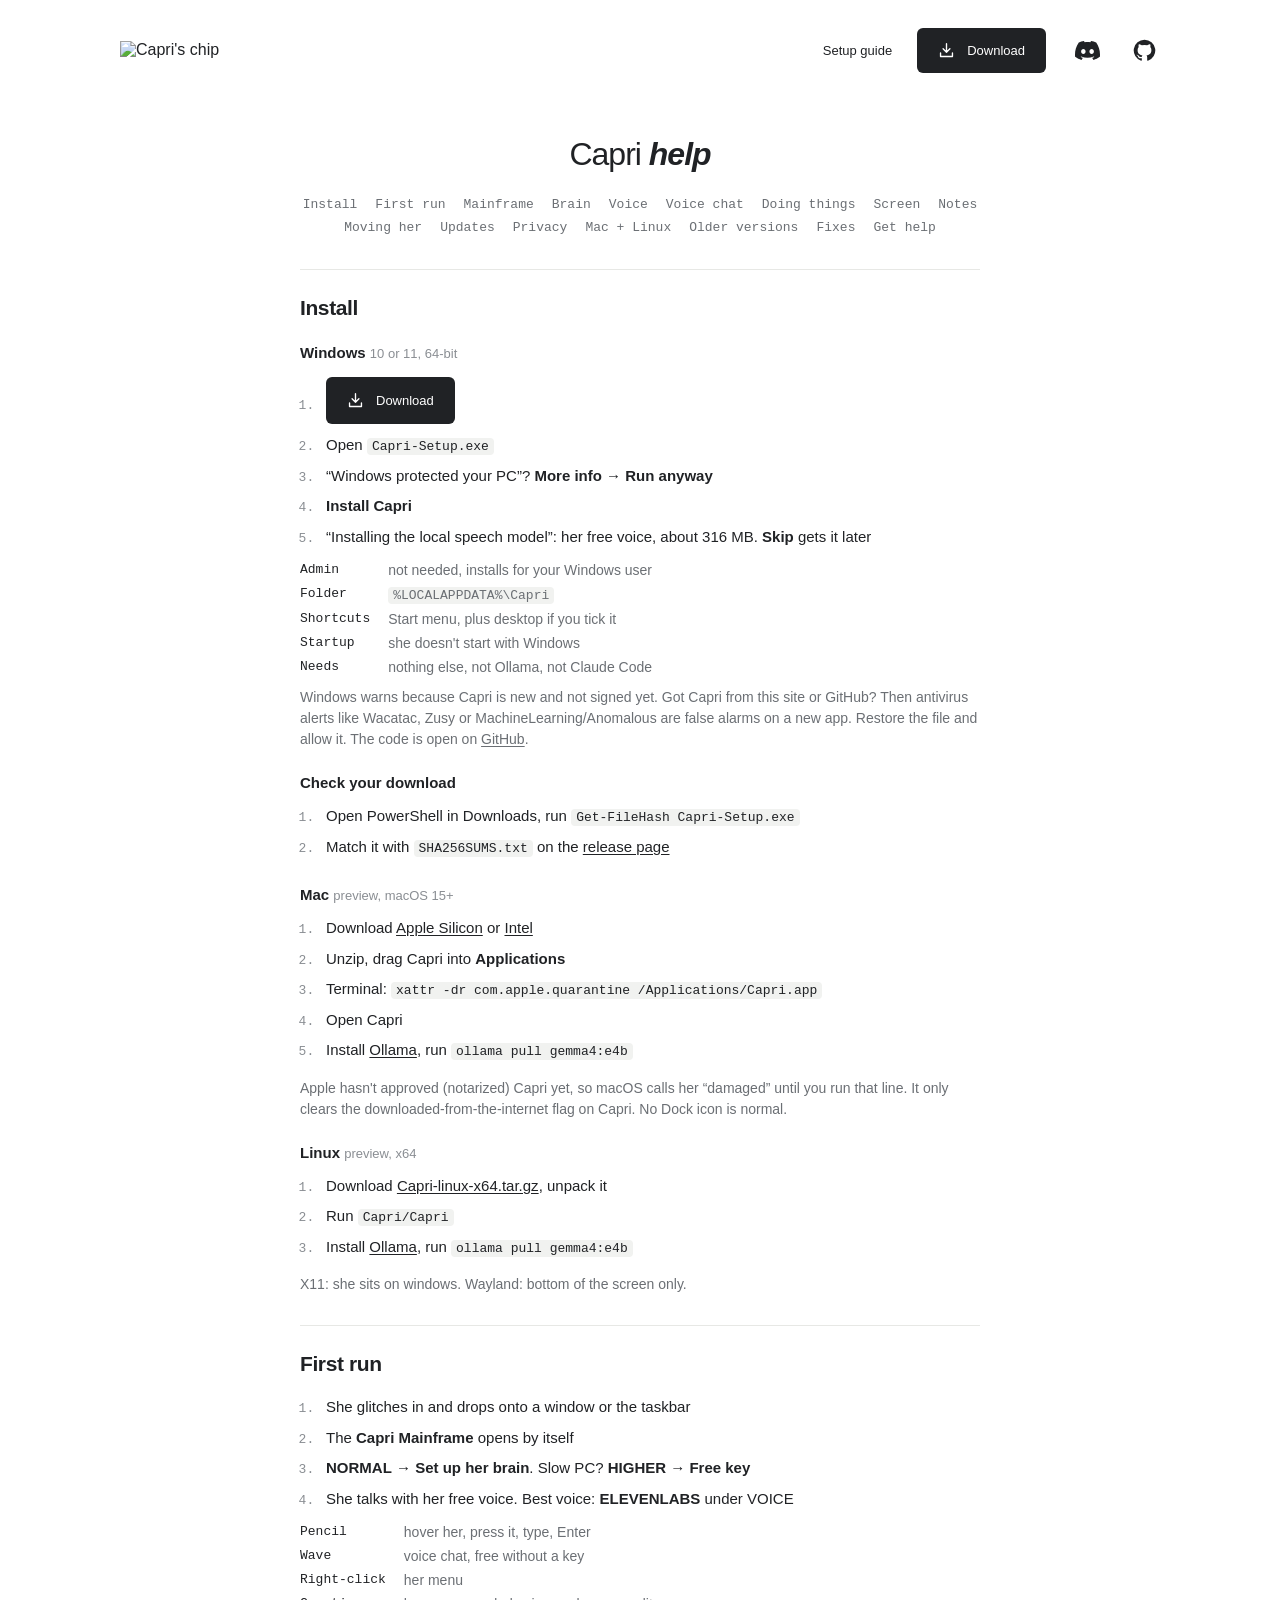
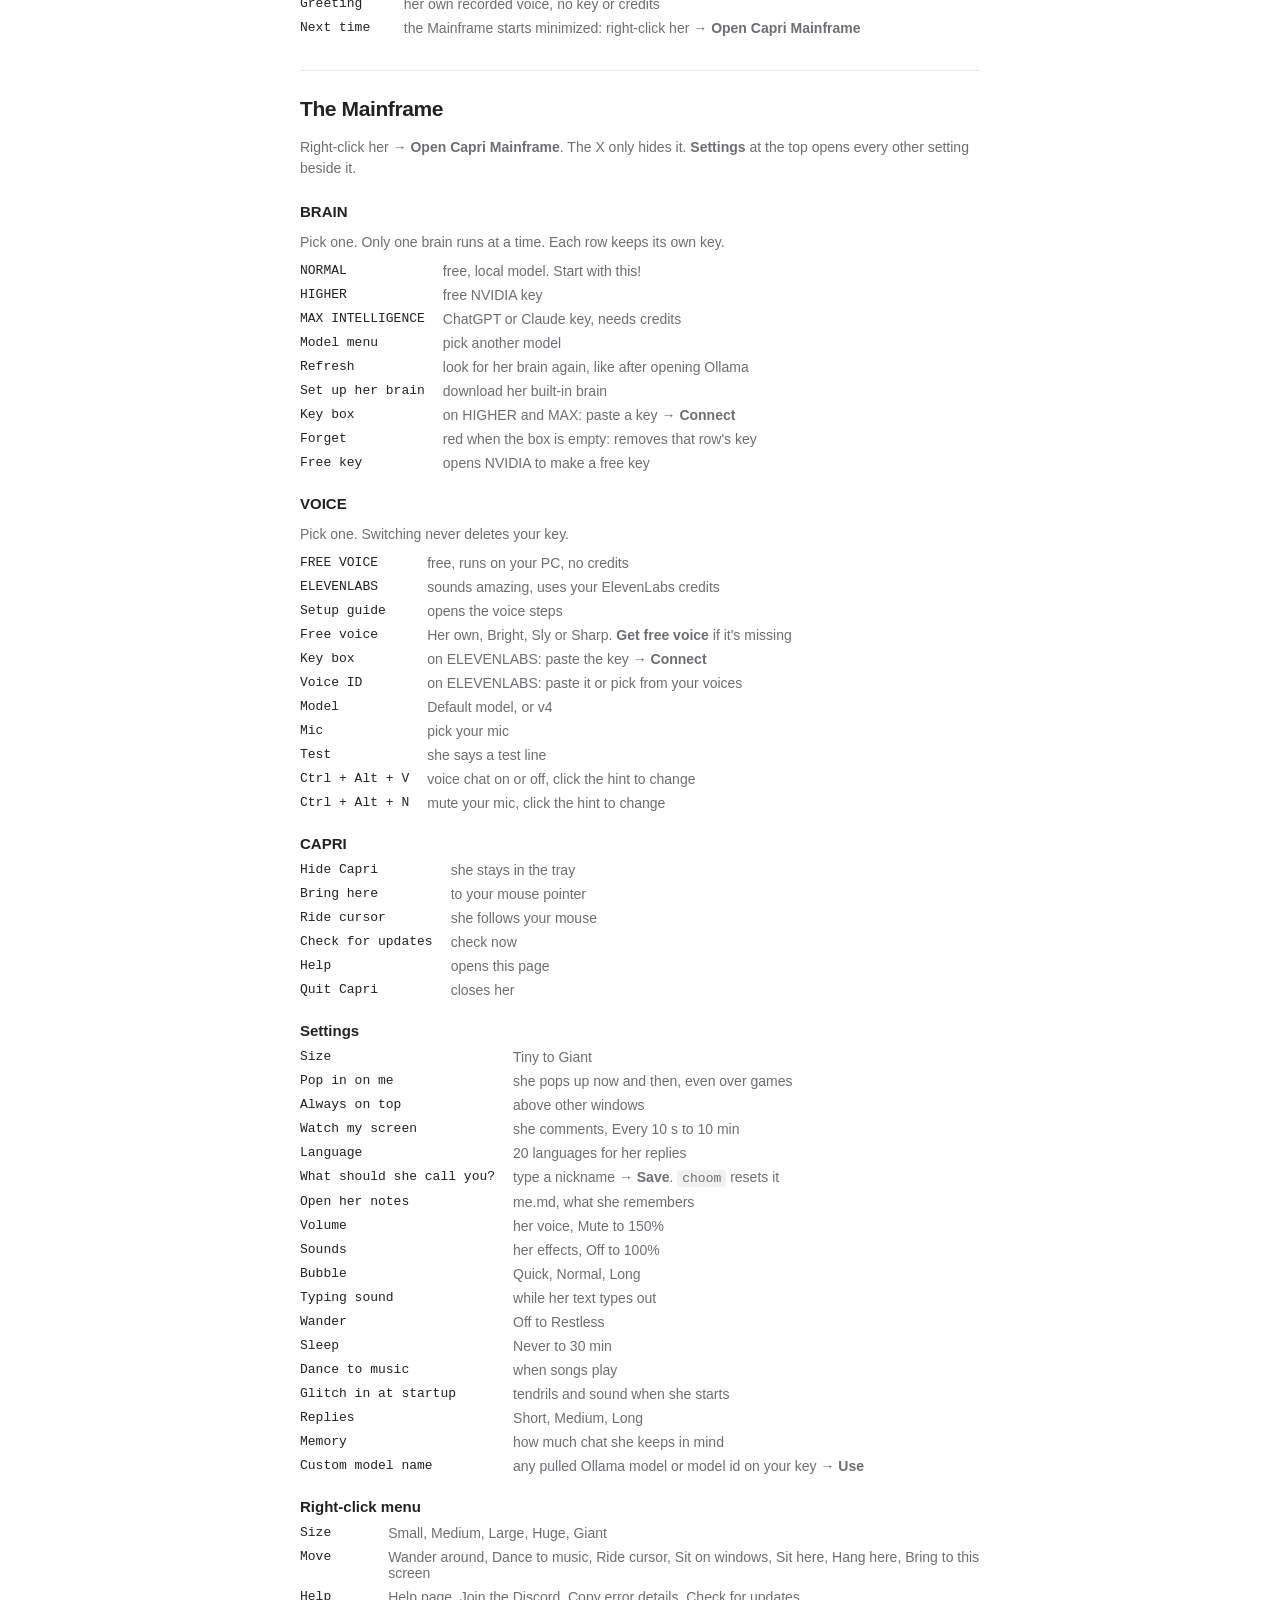
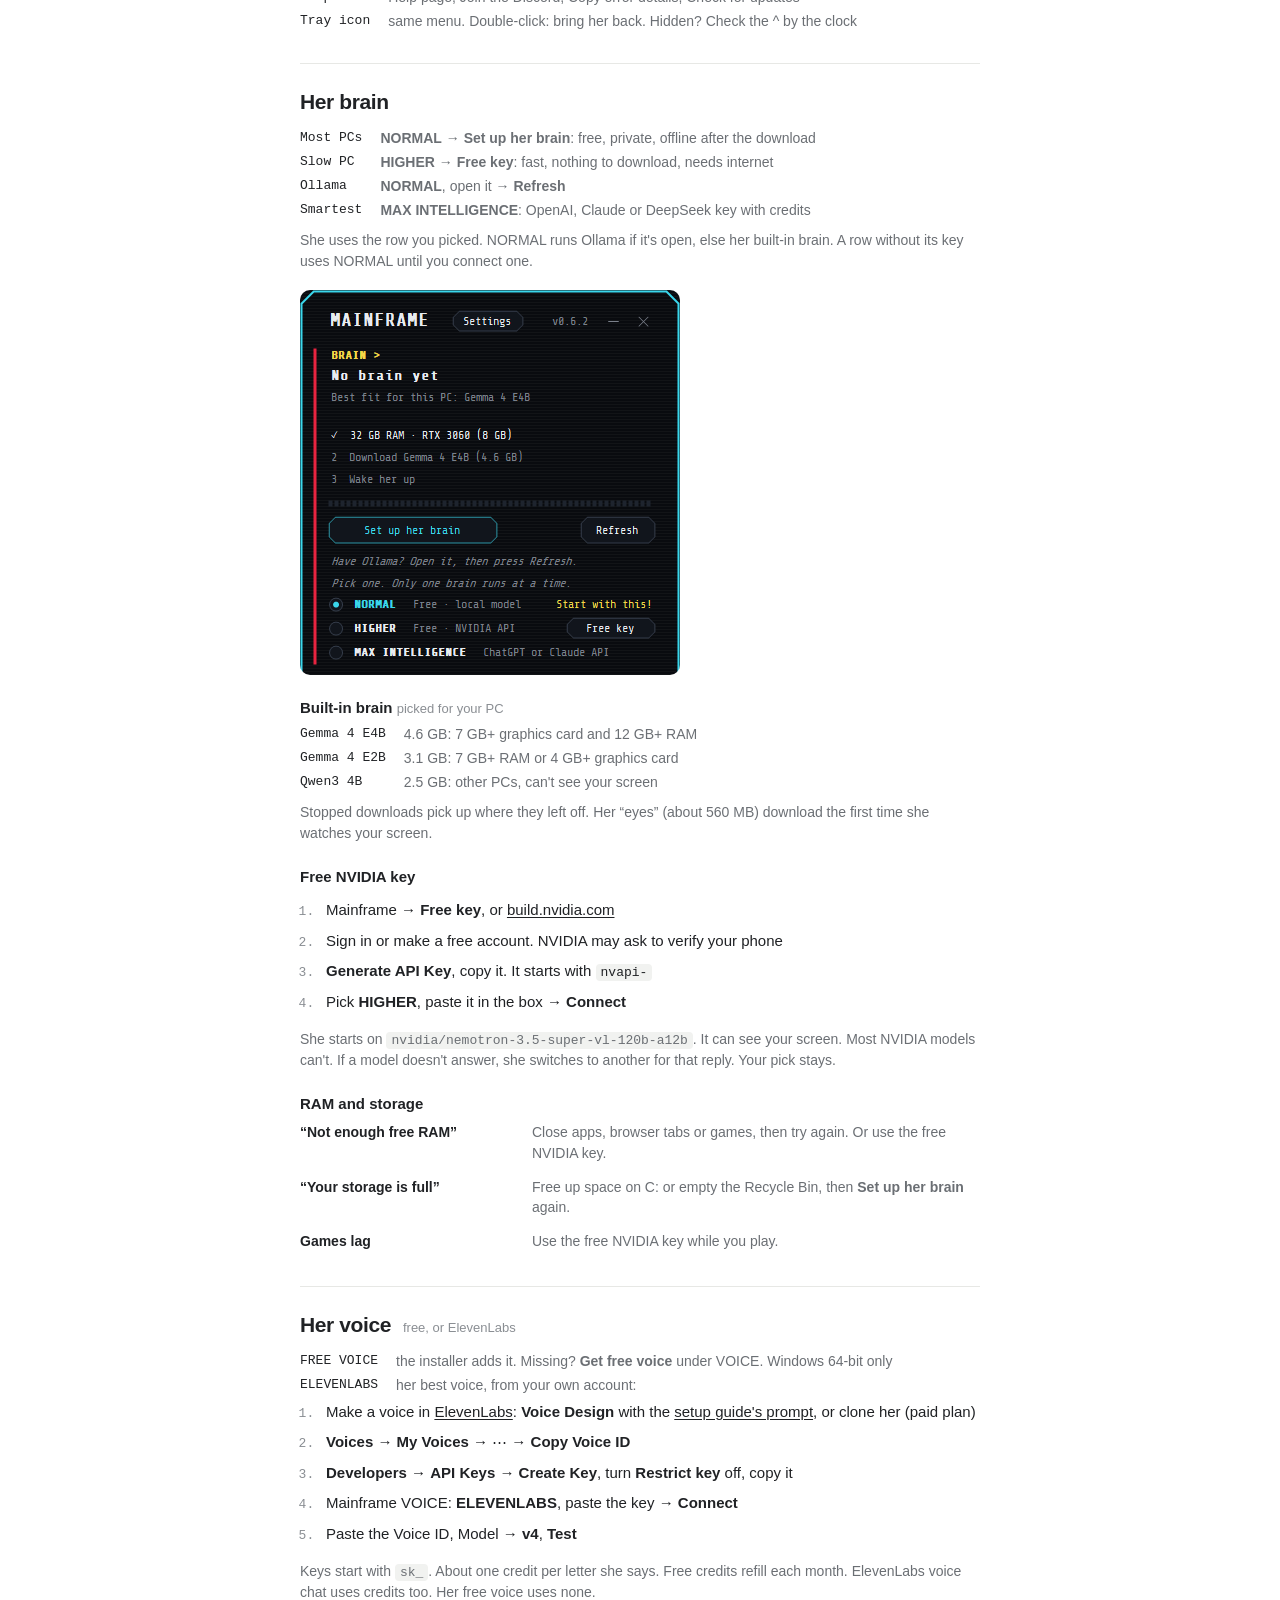
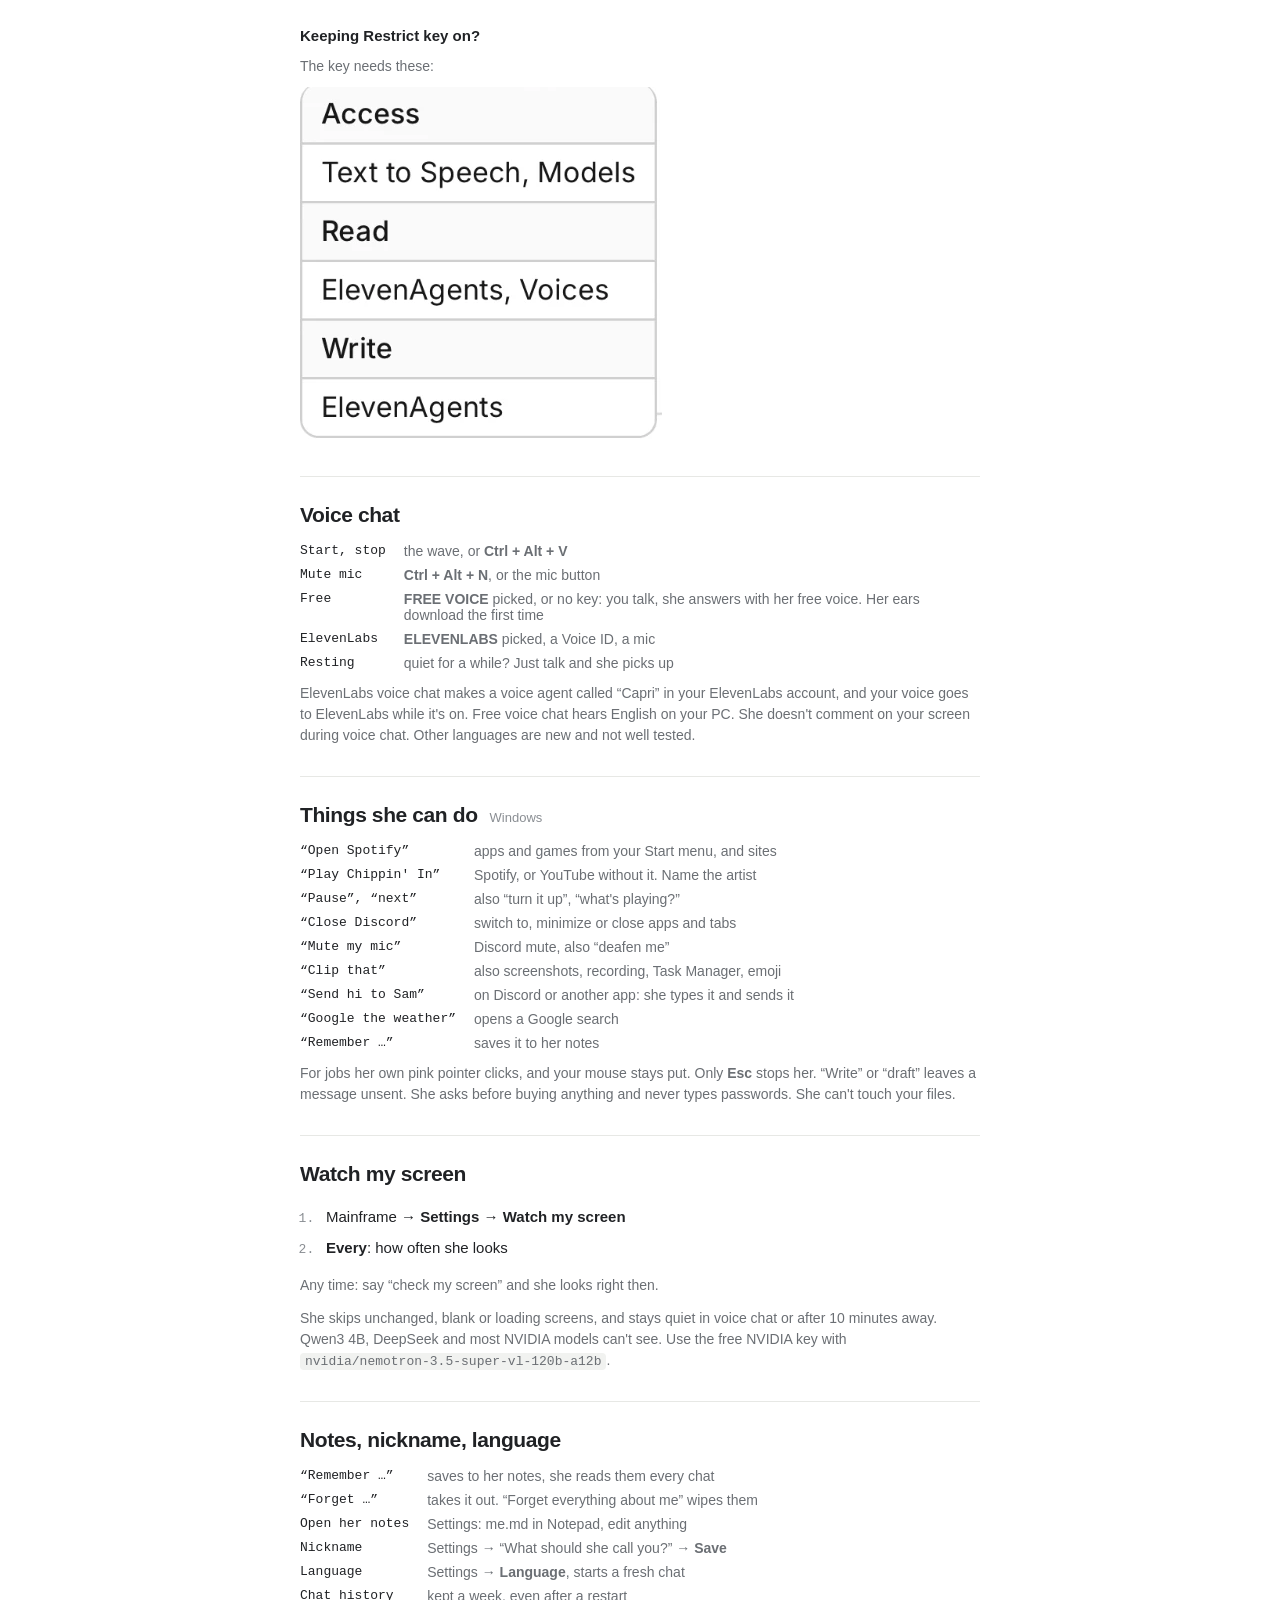
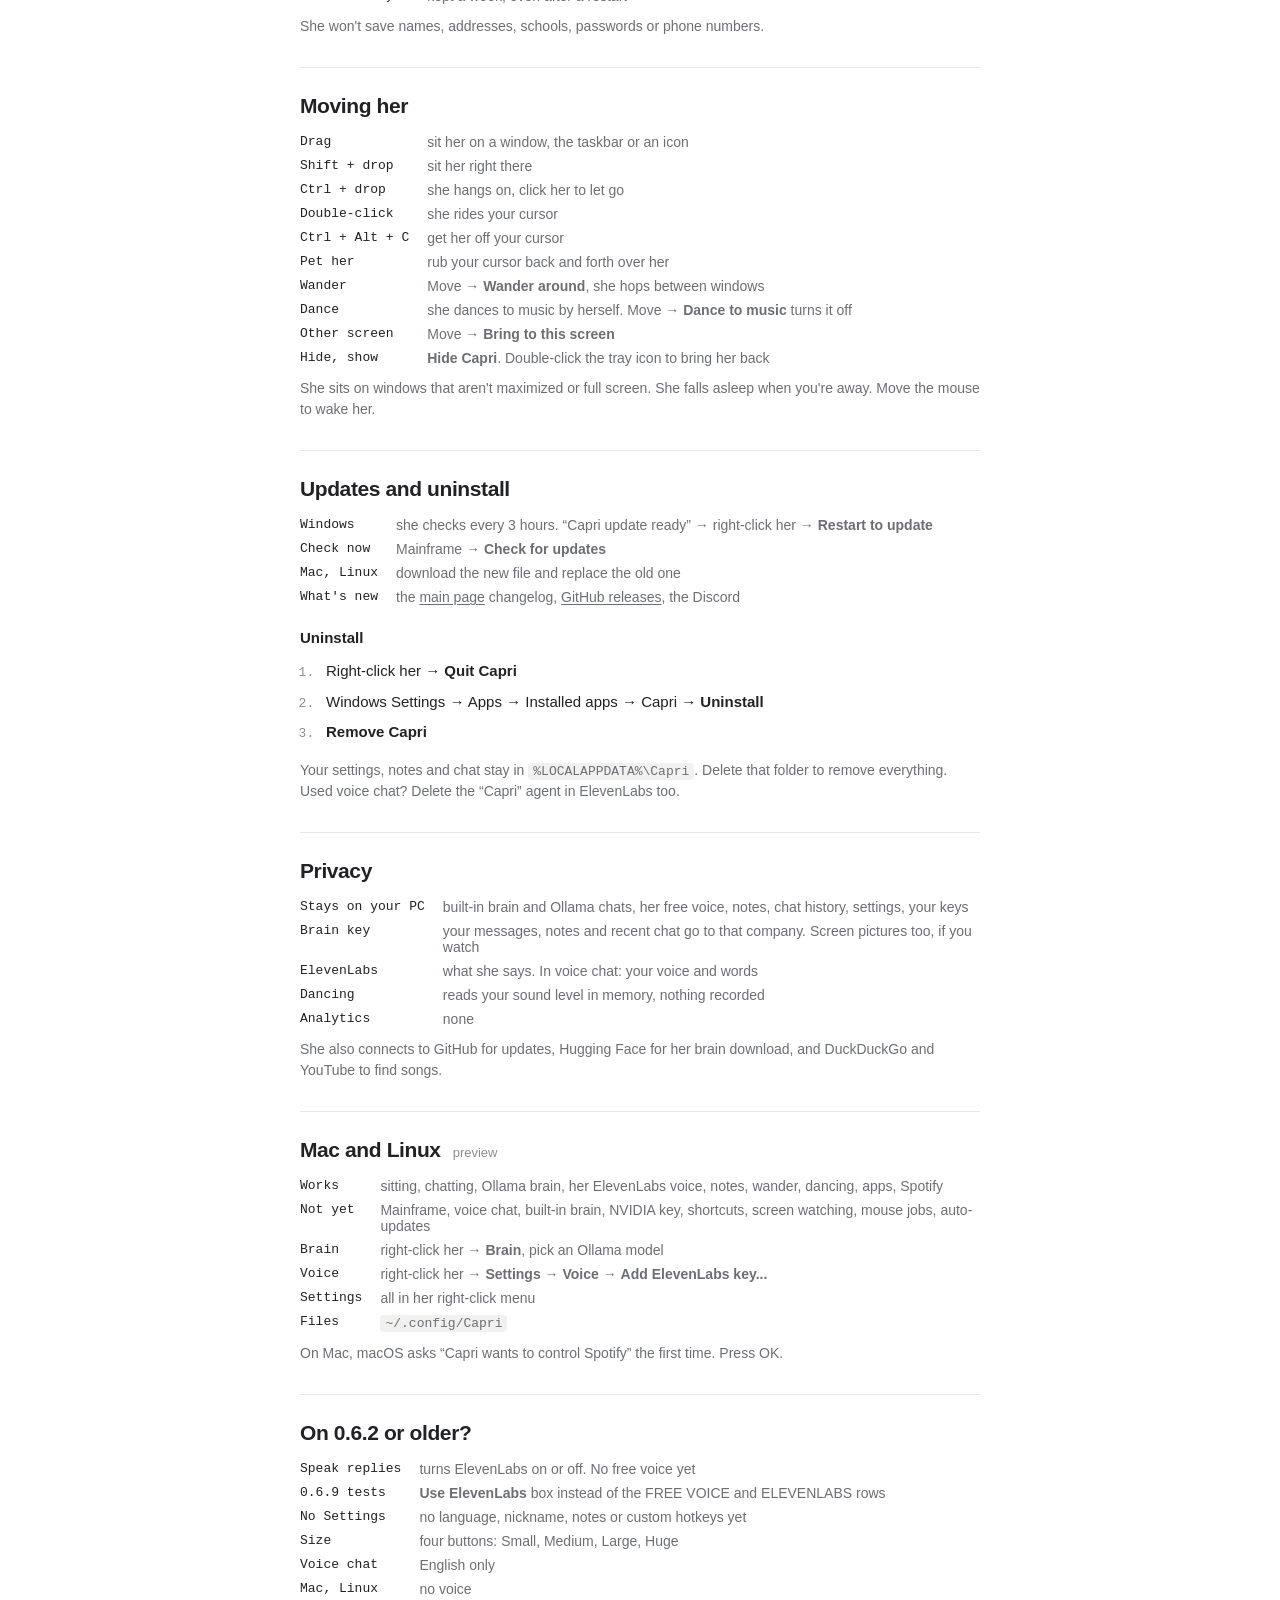
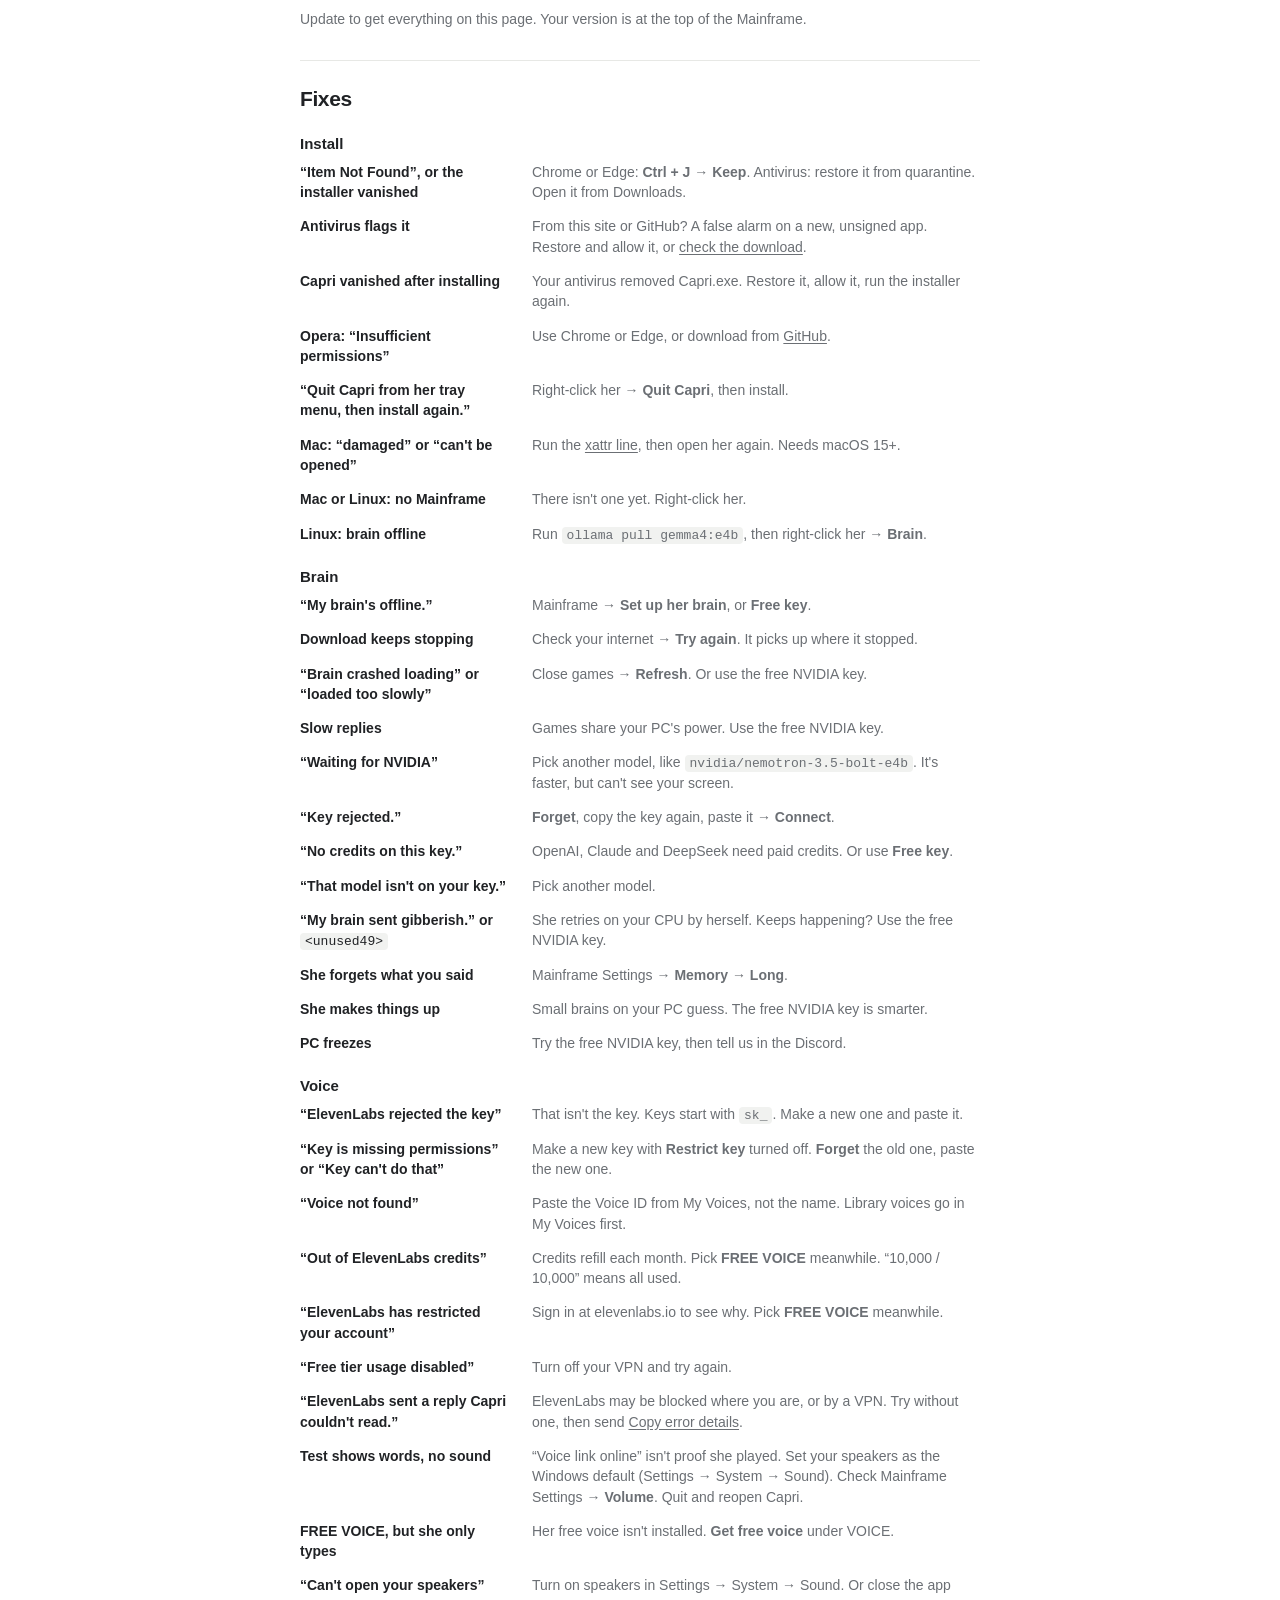
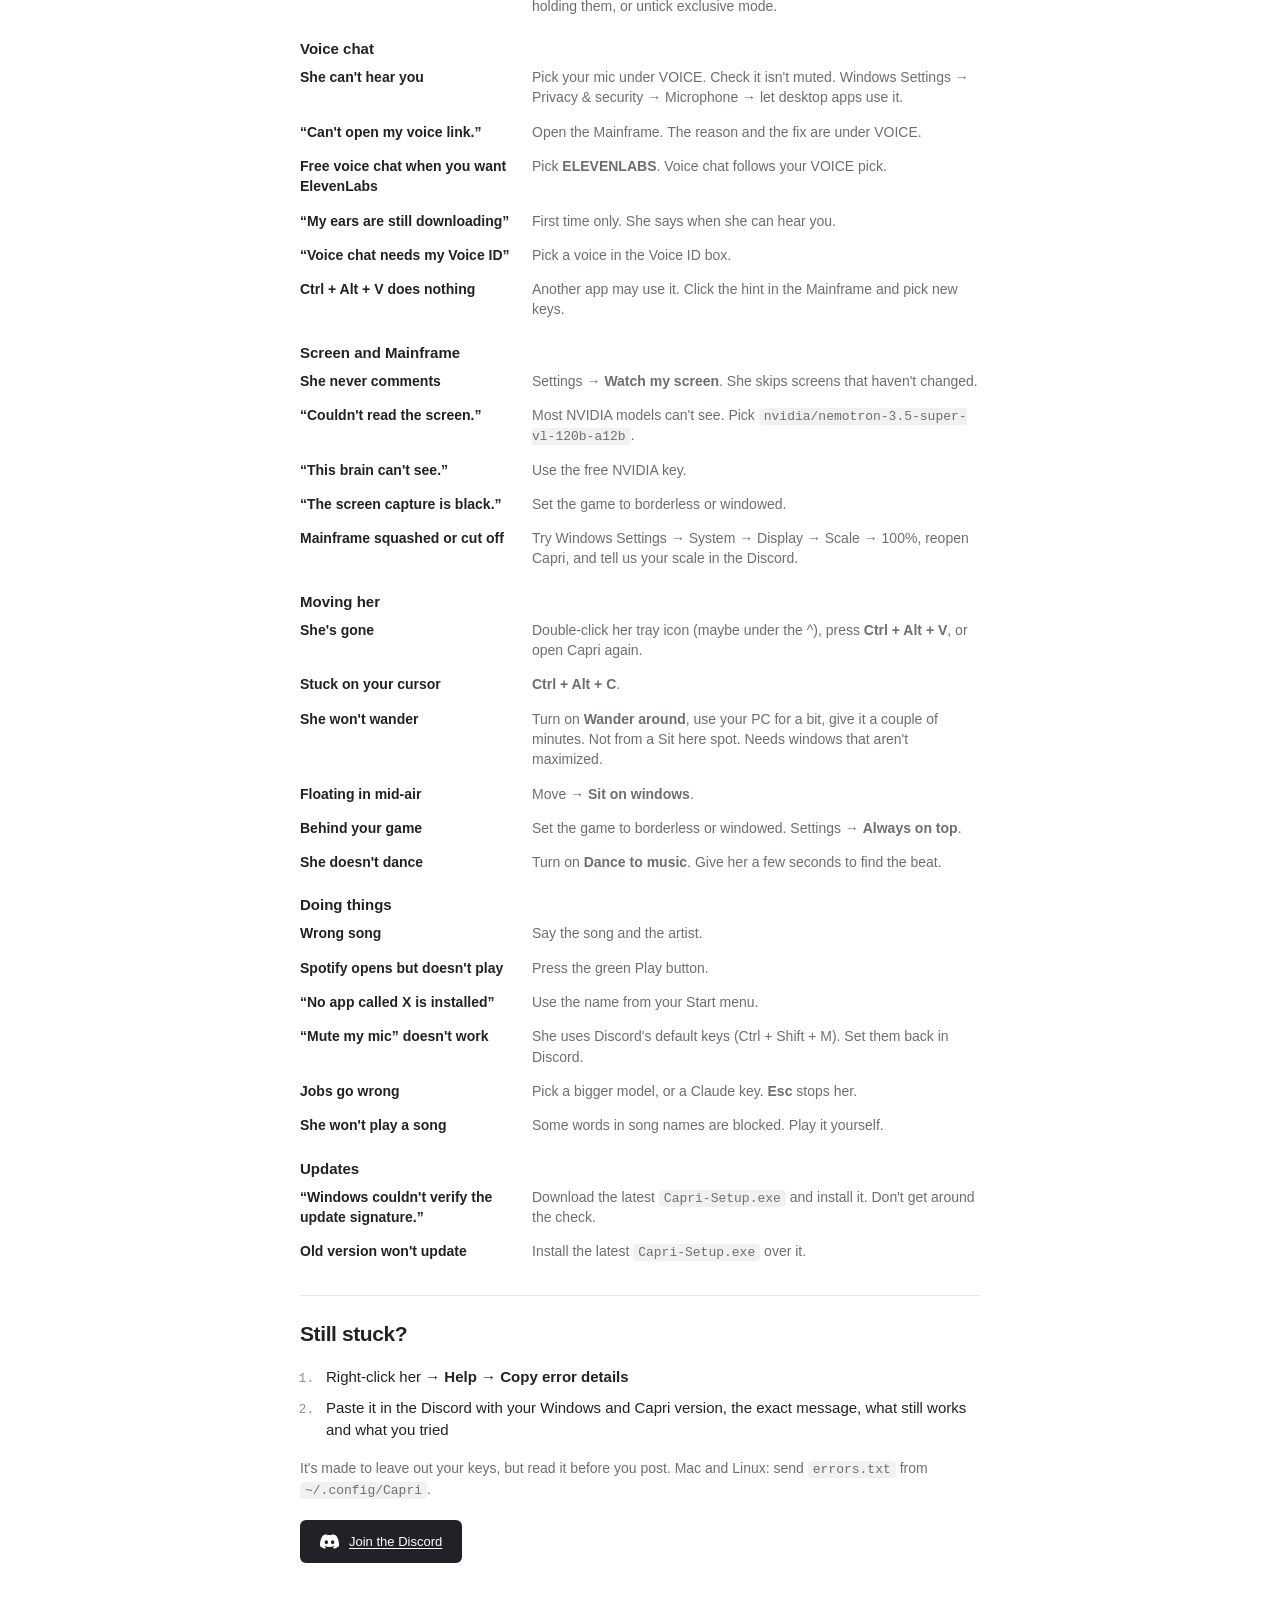
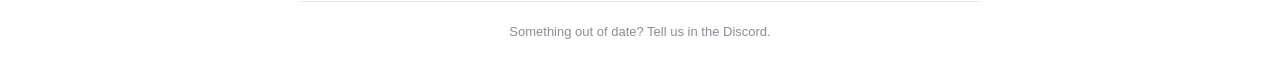
==== help/index.html @ 4b68b772 "site: download 0.7.0, the setup guide shows the three brain tiers, and a help page" ====
<!doctype html>
<html lang="en">
<head>
  <meta charset="UTF-8">
  <meta name="viewport" content="width=device-width, initial-scale=1">
  <meta name="theme-color" content="#ffffff">
  <meta name="description" content="Capri help: install, the Mainframe, her brain, her voice, voice chat, settings and fixes.">
  <title>Capri help</title>
  <link rel="icon" type="image/x-icon" href="../assets/chip.ico">
  <link rel="stylesheet" href="../style.css">
  <script src="../guide.js" defer></script>
</head>
<body>
  <div class="page">
    <header class="header">
      <a href="../" aria-label="Capri home"><img class="chip" src="../assets/chip.png" alt="Capri's chip" width="72" height="50"></a>
      <div class="links">
        <a class="guide-link" href="../setup/" aria-label="Setup guide"><span class="guide-long">Setup guide</span><span class="guide-short">Guide</span></a>
        <a class="download" href="https://github.com/lachydotmcg/capri-desktop/releases/download/v0.7.0/Capri-Setup.exe" data-api="https://capri-reactions.lachydotmcg.workers.dev/download"><svg viewBox="0 0 20 20" aria-hidden="true"><path d="M10 2v10m-4-4 4 4 4-4M3 13v4h14v-4"/></svg><span>Download</span></a>
        <a class="discord" href="https://discord.gg/F4fDHfGtFk" target="_blank" rel="noopener noreferrer" aria-label="Discord"><svg viewBox="0 0 24 24" aria-hidden="true"><path id="discord-mark" d="M20.317 4.3698a19.7913 19.7913 0 00-4.8851-1.5152.0741.0741 0 00-.0785.0371c-.211.3753-.4447.8648-.6083 1.2495-1.8447-.2762-3.68-.2762-5.4868 0-.1636-.3933-.4058-.8742-.6177-1.2495a.077.077 0 00-.0785-.037 19.7363 19.7363 0 00-4.8852 1.515.0699.0699 0 00-.0321.0277C.5334 9.0458-.319 13.5799.0992 18.0578a.0824.0824 0 00.0312.0561c2.0528 1.5076 4.0413 2.4228 5.9929 3.0294a.0777.0777 0 00.0842-.0276c.4616-.6304.8731-1.2952 1.226-1.9942a.076.076 0 00-.0416-.1057c-.6528-.2476-1.2743-.5495-1.8722-.8923a.077.077 0 01-.0076-.1277c.1258-.0943.2517-.1923.3718-.2914a.0743.0743 0 01.0776-.0105c3.9278 1.7933 8.18 1.7933 12.0614 0a.0739.0739 0 01.0785.0095c.1202.099.246.1981.3728.2924a.077.077 0 01-.0066.1276 12.2986 12.2986 0 01-1.873.8914.0766.0766 0 00-.0407.1067c.3604.698.7719 1.3628 1.225 1.9932a.076.076 0 00.0842.0286c1.961-.6067 3.9495-1.5219 6.0023-3.0294a.077.077 0 00.0313-.0552c.5004-5.177-.8382-9.6739-3.5485-13.6604a.061.061 0 00-.0312-.0286zM8.02 15.3312c-1.1825 0-2.1569-1.0857-2.1569-2.419 0-1.3332.9555-2.4189 2.157-2.4189 1.2108 0 2.1757 1.0952 2.1568 2.419 0 1.3332-.9555 2.4189-2.1569 2.4189zm7.9748 0c-1.1825 0-2.1569-1.0857-2.1569-2.419 0-1.3332.9554-2.4189 2.1569-2.4189 1.2108 0 2.1757 1.0952 2.1568 2.419 0 1.3332-.946 2.4189-2.1568 2.4189Z"/></svg></a>
        <a class="github" href="https://github.com/lachydotmcg/capri-desktop" target="_blank" rel="noopener noreferrer" aria-label="GitHub"><svg viewBox="0 0 24 24" aria-hidden="true"><path d="M12 .75a11.25 11.25 0 0 0-3.56 21.92c.56.1.77-.24.77-.54v-2.1c-3.13.68-3.79-1.33-3.79-1.33-.51-1.3-1.25-1.65-1.25-1.65-1.02-.7.08-.69.08-.69 1.13.08 1.72 1.16 1.72 1.16 1 1.72 2.62 1.22 3.26.93.1-.73.39-1.22.71-1.5-2.5-.29-5.13-1.25-5.13-5.57 0-1.23.44-2.23 1.16-3.02-.12-.28-.5-1.43.11-2.98 0 0 .95-.3 3.1 1.15a10.83 10.83 0 0 1 5.64 0c2.15-1.45 3.1-1.15 3.1-1.15.61 1.55.23 2.7.11 2.98.72.79 1.16 1.79 1.16 3.02 0 4.33-2.64 5.28-5.15 5.56.4.35.76 1.03.76 2.08v3.11c0 .3.2.65.78.54A11.25 11.25 0 0 0 12 .75Z"/></svg></a>
      </div>
    </header>
    <main class="guide help">
      <h1>Capri <em>help</em></h1>
      <nav class="guide-jump" aria-label="Topics"><a href="#install">Install</a><a href="#first-run">First run</a><a href="#mainframe">Mainframe</a><a href="#brain">Brain</a><a href="#voice">Voice</a><a href="#voice-chat">Voice chat</a><a href="#do">Doing things</a><a href="#screen">Screen</a><a href="#notes">Notes</a><a href="#moving">Moving her</a><a href="#updates">Updates</a><a href="#privacy">Privacy</a><a href="#mac-linux">Mac + Linux</a><a href="#older">Older versions</a><a href="#fixes">Fixes</a><a href="#get-help">Get help</a></nav>

      <section id="install" class="step">
        <h2>Install</h2>
        <h3>Windows <small>10 or 11, 64-bit</small></h3>
        <ol class="moves">
          <li><a class="download inline" href="https://github.com/lachydotmcg/capri-desktop/releases/download/v0.7.0/Capri-Setup.exe" data-api="https://capri-reactions.lachydotmcg.workers.dev/download"><svg viewBox="0 0 20 20" aria-hidden="true"><path d="M10 2v10m-4-4 4 4 4-4M3 13v4h14v-4"/></svg><span>Download</span></a></li>
          <li>Open <code>Capri-Setup.exe</code></li>
          <li>“Windows protected your PC”? <b>More info</b> → <b>Run anyway</b></li>
          <li><b>Install Capri</b></li>
          <li>“Installing the local speech model”: her free voice, about 316 MB. <b>Skip</b> gets it later</li>
        </ol>
        <dl class="keys">
          <dt>Admin</dt><dd>not needed, installs for your Windows user</dd>
          <dt>Folder</dt><dd><code>%LOCALAPPDATA%\Capri</code></dd>
          <dt>Shortcuts</dt><dd>Start menu, plus desktop if you tick it</dd>
          <dt>Startup</dt><dd>she doesn't start with Windows</dd>
          <dt>Needs</dt><dd>nothing else, not Ollama, not Claude Code</dd>
        </dl>
        <p class="note">Windows warns because Capri is new and not signed yet. Got Capri from this site or GitHub? Then antivirus alerts like Wacatac, Zusy or MachineLearning/Anomalous are false alarms on a new app. Restore the file and allow it. The code is open on <a href="https://github.com/lachydotmcg/capri-desktop" target="_blank" rel="noopener noreferrer">GitHub</a>.</p>

        <h3 id="checksum">Check your download</h3>
        <ol class="moves">
          <li>Open PowerShell in Downloads, run <code>Get-FileHash Capri-Setup.exe</code></li>
          <li>Match it with <code>SHA256SUMS.txt</code> on the <a href="https://github.com/lachydotmcg/capri-desktop/releases/latest" target="_blank" rel="noopener noreferrer">release page</a></li>
        </ol>

        <h3 id="mac">Mac <small>preview, macOS 15+</small></h3>
        <ol class="moves">
          <li>Download <a href="https://github.com/lachydotmcg/capri-desktop/releases/latest/download/Capri-mac-apple-silicon.zip">Apple Silicon</a> or <a href="https://github.com/lachydotmcg/capri-desktop/releases/latest/download/Capri-mac-intel.zip">Intel</a></li>
          <li>Unzip, drag Capri into <b>Applications</b></li>
          <li>Terminal: <code>xattr -dr com.apple.quarantine /Applications/Capri.app</code></li>
          <li>Open Capri</li>
          <li>Install <a href="https://ollama.com" target="_blank" rel="noopener noreferrer">Ollama</a>, run <code>ollama pull gemma4:e4b</code></li>
        </ol>
        <p class="note">Apple hasn't approved (notarized) Capri yet, so macOS calls her “damaged” until you run that line. It only clears the downloaded-from-the-internet flag on Capri. No Dock icon is normal.</p>

        <h3 id="linux">Linux <small>preview, x64</small></h3>
        <ol class="moves">
          <li>Download <a href="https://github.com/lachydotmcg/capri-desktop/releases/latest/download/Capri-linux-x64.tar.gz">Capri-linux-x64.tar.gz</a>, unpack it</li>
          <li>Run <code>Capri/Capri</code></li>
          <li>Install <a href="https://ollama.com" target="_blank" rel="noopener noreferrer">Ollama</a>, run <code>ollama pull gemma4:e4b</code></li>
        </ol>
        <p class="note">X11: she sits on windows. Wayland: bottom of the screen only.</p>
      </section>

      <section id="first-run" class="step">
        <h2>First run</h2>
        <ol class="moves">
          <li>She glitches in and drops onto a window or the taskbar</li>
          <li>The <b>Capri Mainframe</b> opens by itself</li>
          <li><b>NORMAL</b> → <b>Set up her brain</b>. Slow PC? <b>HIGHER</b> → <b>Free key</b></li>
          <li>She talks with her free voice. Best voice: <b>ELEVENLABS</b> under VOICE</li>
        </ol>
        <dl class="keys">
          <dt>Pencil</dt><dd>hover her, press it, type, Enter</dd>
          <dt>Wave</dt><dd>voice chat, free without a key</dd>
          <dt>Right-click</dt><dd>her menu</dd>
          <dt>Greeting</dt><dd>her own recorded voice, no key or credits</dd>
          <dt>Next time</dt><dd>the Mainframe starts minimized: right-click her → <b>Open Capri Mainframe</b></dd>
        </dl>
      </section>

      <section id="mainframe" class="step">
        <h2>The Mainframe</h2>
        <p class="note">Right-click her → <b>Open Capri Mainframe</b>. The X only hides it. <b>Settings</b> at the top opens every other setting beside it.</p>

        <h3>BRAIN</h3>
        <p class="note">Pick one. Only one brain runs at a time. Each row keeps its own key.</p>
        <dl class="keys">
          <dt>NORMAL</dt><dd>free, local model. Start with this!</dd>
          <dt>HIGHER</dt><dd>free NVIDIA key</dd>
          <dt>MAX INTELLIGENCE</dt><dd>ChatGPT or Claude key, needs credits</dd>
          <dt>Model menu</dt><dd>pick another model</dd>
          <dt>Refresh</dt><dd>look for her brain again, like after opening Ollama</dd>
          <dt>Set up her brain</dt><dd>download her built-in brain</dd>
          <dt>Key box</dt><dd>on HIGHER and MAX: paste a key → <b>Connect</b></dd>
          <dt>Forget</dt><dd>red when the box is empty: removes that row's key</dd>
          <dt>Free key</dt><dd>opens NVIDIA to make a free key</dd>
        </dl>

        <h3>VOICE</h3>
        <p class="note">Pick one. Switching never deletes your key.</p>
        <dl class="keys">
          <dt>FREE VOICE</dt><dd>free, runs on your PC, no credits</dd>
          <dt>ELEVENLABS</dt><dd>sounds amazing, uses your ElevenLabs credits</dd>
          <dt>Setup guide</dt><dd>opens the voice steps</dd>
          <dt>Free voice</dt><dd>Her own, Bright, Sly or Sharp. <b>Get free voice</b> if it's missing</dd>
          <dt>Key box</dt><dd>on ELEVENLABS: paste the key → <b>Connect</b></dd>
          <dt>Voice ID</dt><dd>on ELEVENLABS: paste it or pick from your voices</dd>
          <dt>Model</dt><dd>Default model, or v4</dd>
          <dt>Mic</dt><dd>pick your mic</dd>
          <dt>Test</dt><dd>she says a test line</dd>
          <dt>Ctrl + Alt + V</dt><dd>voice chat on or off, click the hint to change</dd>
          <dt>Ctrl + Alt + N</dt><dd>mute your mic, click the hint to change</dd>
        </dl>

        <h3>CAPRI</h3>
        <dl class="keys">
          <dt>Hide Capri</dt><dd>she stays in the tray</dd>
          <dt>Bring here</dt><dd>to your mouse pointer</dd>
          <dt>Ride cursor</dt><dd>she follows your mouse</dd>
          <dt>Check for updates</dt><dd>check now</dd>
          <dt>Help</dt><dd>opens this page</dd>
          <dt>Quit Capri</dt><dd>closes her</dd>
        </dl>

        <h3 id="settings">Settings</h3>
        <dl class="keys">
          <dt>Size</dt><dd>Tiny to Giant</dd>
          <dt>Pop in on me</dt><dd>she pops up now and then, even over games</dd>
          <dt>Always on top</dt><dd>above other windows</dd>
          <dt>Watch my screen</dt><dd>she comments, Every 10 s to 10 min</dd>
          <dt>Language</dt><dd>20 languages for her replies</dd>
          <dt>What should she call you?</dt><dd>type a nickname → <b>Save</b>. <code>choom</code> resets it</dd>
          <dt>Open her notes</dt><dd>me.md, what she remembers</dd>
          <dt>Volume</dt><dd>her voice, Mute to 150%</dd>
          <dt>Sounds</dt><dd>her effects, Off to 100%</dd>
          <dt>Bubble</dt><dd>Quick, Normal, Long</dd>
          <dt>Typing sound</dt><dd>while her text types out</dd>
          <dt>Wander</dt><dd>Off to Restless</dd>
          <dt>Sleep</dt><dd>Never to 30 min</dd>
          <dt>Dance to music</dt><dd>when songs play</dd>
          <dt>Glitch in at startup</dt><dd>tendrils and sound when she starts</dd>
          <dt>Replies</dt><dd>Short, Medium, Long</dd>
          <dt>Memory</dt><dd>how much chat she keeps in mind</dd>
          <dt>Custom model name</dt><dd>any pulled Ollama model or model id on your key → <b>Use</b></dd>
        </dl>

        <h3 id="menu">Right-click menu</h3>
        <dl class="keys">
          <dt>Size</dt><dd>Small, Medium, Large, Huge, Giant</dd>
          <dt>Move</dt><dd>Wander around, Dance to music, Ride cursor, Sit on windows, Sit here, Hang here, Bring to this screen</dd>
          <dt>Help</dt><dd>Help page, Join the Discord, Copy error details, Check for updates</dd>
          <dt>Tray icon</dt><dd>same menu. Double-click: bring her back. Hidden? Check the ^ by the clock</dd>
        </dl>
      </section>

      <section id="brain" class="step">
        <h2>Her brain</h2>
        <dl class="keys">
          <dt>Most PCs</dt><dd><b>NORMAL</b> → <b>Set up her brain</b>: free, private, offline after the download</dd>
          <dt>Slow PC</dt><dd><b>HIGHER</b> → <b>Free key</b>: fast, nothing to download, needs internet</dd>
          <dt>Ollama</dt><dd><b>NORMAL</b>, open it → <b>Refresh</b></dd>
          <dt>Smartest</dt><dd><b>MAX INTELLIGENCE</b>: OpenAI, Claude or DeepSeek key with credits</dd>
        </dl>
        <p class="note">She uses the row you picked. NORMAL runs Ollama if it's open, else her built-in brain. A row without its key uses NORMAL until you connect one.</p>
        <img class="shot" src="../assets/guide-brain.png" alt="Capri Mainframe with the Set up her brain button and the three brain rows: NORMAL, HIGHER with the Free key button, and MAX INTELLIGENCE" width="380" height="385" loading="lazy">

        <h3>Built-in brain <small>picked for your PC</small></h3>
        <dl class="keys">
          <dt>Gemma 4 E4B</dt><dd>4.6 GB: 7 GB+ graphics card and 12 GB+ RAM</dd>
          <dt>Gemma 4 E2B</dt><dd>3.1 GB: 7 GB+ RAM or 4 GB+ graphics card</dd>
          <dt>Qwen3 4B</dt><dd>2.5 GB: other PCs, can't see your screen</dd>
        </dl>
        <p class="note">Stopped downloads pick up where they left off. Her “eyes” (about 560 MB) download the first time she watches your screen.</p>

        <h3 id="free-key">Free NVIDIA key</h3>
        <ol class="moves">
          <li>Mainframe → <b>Free key</b>, or <a href="https://build.nvidia.com/settings/api-keys" target="_blank" rel="noopener noreferrer">build.nvidia.com</a></li>
          <li>Sign in or make a free account. NVIDIA may ask to verify your phone</li>
          <li><b>Generate API Key</b>, copy it. It starts with <code>nvapi-</code></li>
          <li>Pick <b>HIGHER</b>, paste it in the box → <b>Connect</b></li>
        </ol>
        <p class="note">She starts on <code>nvidia/nemotron-3.5-super-vl-120b-a12b</code>. It can see your screen. Most NVIDIA models can't. If a model doesn't answer, she switches to another for that reply. Your pick stays.</p>

        <h3>RAM and storage</h3>
        <dl class="stuck">
          <dt>“Not enough free RAM”</dt><dd>Close apps, browser tabs or games, then try again. Or use the free NVIDIA key.</dd>
          <dt>“Your storage is full”</dt><dd>Free up space on C: or empty the Recycle Bin, then <b>Set up her brain</b> again.</dd>
          <dt>Games lag</dt><dd>Use the free NVIDIA key while you play.</dd>
        </dl>
      </section>

      <section id="voice" class="step">
        <h2>Her voice <small>free, or ElevenLabs</small></h2>
        <dl class="keys">
          <dt>FREE VOICE</dt><dd>the installer adds it. Missing? <b>Get free voice</b> under VOICE. Windows 64-bit only</dd>
          <dt>ELEVENLABS</dt><dd>her best voice, from your own account:</dd>
        </dl>
        <ol class="moves">
          <li>Make a voice in <a href="https://elevenlabs.io" target="_blank" rel="noopener noreferrer">ElevenLabs</a>: <b>Voice Design</b> with the <a href="../setup/#voice">setup guide's prompt</a>, or clone her (paid plan)</li>
          <li><b>Voices</b> → <b>My Voices</b> → <b>⋯</b> → <b>Copy Voice ID</b></li>
          <li><b>Developers</b> → <b>API Keys</b> → <b>Create Key</b>, turn <b>Restrict key</b> off, copy it</li>
          <li>Mainframe VOICE: <b>ELEVENLABS</b>, paste the key → <b>Connect</b></li>
          <li>Paste the Voice ID, Model → <b>v4</b>, <b>Test</b></li>
        </ol>
        <p class="note">Keys start with <code>sk_</code>. About one credit per letter she says. Free credits refill each month. ElevenLabs voice chat uses credits too. Her free voice uses none.</p>
        <h3>Keeping Restrict key on?</h3>
        <p class="note">The key needs these:</p>
        <img class="fit" src="../assets/guide-el-permissions.png" alt="A key's permissions: Text to Speech and Models Access, ElevenAgents and Voices Read, ElevenAgents Write" width="362" height="355" loading="lazy">
      </section>

      <section id="voice-chat" class="step">
        <h2>Voice chat</h2>
        <dl class="keys">
          <dt>Start, stop</dt><dd>the wave, or <b>Ctrl + Alt + V</b></dd>
          <dt>Mute mic</dt><dd><b>Ctrl + Alt + N</b>, or the mic button</dd>
          <dt>Free</dt><dd><b>FREE VOICE</b> picked, or no key: you talk, she answers with her free voice. Her ears download the first time</dd>
          <dt>ElevenLabs</dt><dd><b>ELEVENLABS</b> picked, a Voice ID, a mic</dd>
          <dt>Resting</dt><dd>quiet for a while? Just talk and she picks up</dd>
        </dl>
        <p class="note">ElevenLabs voice chat makes a voice agent called “Capri” in your ElevenLabs account, and your voice goes to ElevenLabs while it's on. Free voice chat hears English on your PC. She doesn't comment on your screen during voice chat. Other languages are new and not well tested.</p>
      </section>

      <section id="do" class="step">
        <h2>Things she can do <small>Windows</small></h2>
        <dl class="keys">
          <dt>“Open Spotify”</dt><dd>apps and games from your Start menu, and sites</dd>
          <dt>“Play Chippin' In”</dt><dd>Spotify, or YouTube without it. Name the artist</dd>
          <dt>“Pause”, “next”</dt><dd>also “turn it up”, “what's playing?”</dd>
          <dt>“Close Discord”</dt><dd>switch to, minimize or close apps and tabs</dd>
          <dt>“Mute my mic”</dt><dd>Discord mute, also “deafen me”</dd>
          <dt>“Clip that”</dt><dd>also screenshots, recording, Task Manager, emoji</dd>
          <dt>“Send hi to Sam”</dt><dd>on Discord or another app: she types it and sends it</dd>
          <dt>“Google the weather”</dt><dd>opens a Google search</dd>
          <dt>“Remember …”</dt><dd>saves it to her notes</dd>
        </dl>
        <p class="note">For jobs her own pink pointer clicks, and your mouse stays put. Only <b>Esc</b> stops her. “Write” or “draft” leaves a message unsent. She asks before buying anything and never types passwords. She can't touch your files.</p>
      </section>

      <section id="screen" class="step">
        <h2>Watch my screen</h2>
        <ol class="moves">
          <li>Mainframe → <b>Settings</b> → <b>Watch my screen</b></li>
          <li><b>Every</b>: how often she looks</li>
        </ol>
        <p class="note">Any time: say “check my screen” and she looks right then.</p>
        <p class="note">She skips unchanged, blank or loading screens, and stays quiet in voice chat or after 10 minutes away. Qwen3 4B, DeepSeek and most NVIDIA models can't see. Use the free NVIDIA key with <code>nvidia/nemotron-3.5-super-vl-120b-a12b</code>.</p>
      </section>

      <section id="notes" class="step">
        <h2>Notes, nickname, language</h2>
        <dl class="keys">
          <dt>“Remember …”</dt><dd>saves to her notes, she reads them every chat</dd>
          <dt>“Forget …”</dt><dd>takes it out. “Forget everything about me” wipes them</dd>
          <dt>Open her notes</dt><dd>Settings: me.md in Notepad, edit anything</dd>
          <dt>Nickname</dt><dd>Settings → “What should she call you?” → <b>Save</b></dd>
          <dt>Language</dt><dd>Settings → <b>Language</b>, starts a fresh chat</dd>
          <dt>Chat history</dt><dd>kept a week, even after a restart</dd>
        </dl>
        <p class="note">She won't save names, addresses, schools, passwords or phone numbers.</p>
      </section>

      <section id="moving" class="step">
        <h2>Moving her</h2>
        <dl class="keys">
          <dt>Drag</dt><dd>sit her on a window, the taskbar or an icon</dd>
          <dt>Shift + drop</dt><dd>sit her right there</dd>
          <dt>Ctrl + drop</dt><dd>she hangs on, click her to let go</dd>
          <dt>Double-click</dt><dd>she rides your cursor</dd>
          <dt>Ctrl + Alt + C</dt><dd>get her off your cursor</dd>
          <dt>Pet her</dt><dd>rub your cursor back and forth over her</dd>
          <dt>Wander</dt><dd>Move → <b>Wander around</b>, she hops between windows</dd>
          <dt>Dance</dt><dd>she dances to music by herself. Move → <b>Dance to music</b> turns it off</dd>
          <dt>Other screen</dt><dd>Move → <b>Bring to this screen</b></dd>
          <dt>Hide, show</dt><dd><b>Hide Capri</b>. Double-click the tray icon to bring her back</dd>
        </dl>
        <p class="note">She sits on windows that aren't maximized or full screen. She falls asleep when you're away. Move the mouse to wake her.</p>
      </section>

      <section id="updates" class="step">
        <h2>Updates and uninstall</h2>
        <dl class="keys">
          <dt>Windows</dt><dd>she checks every 3 hours. “Capri update ready” → right-click her → <b>Restart to update</b></dd>
          <dt>Check now</dt><dd>Mainframe → <b>Check for updates</b></dd>
          <dt>Mac, Linux</dt><dd>download the new file and replace the old one</dd>
          <dt>What's new</dt><dd>the <a href="../">main page</a> changelog, <a href="https://github.com/lachydotmcg/capri-desktop/releases" target="_blank" rel="noopener noreferrer">GitHub releases</a>, the Discord</dd>
        </dl>
        <h3 id="uninstall">Uninstall</h3>
        <ol class="moves">
          <li>Right-click her → <b>Quit Capri</b></li>
          <li>Windows Settings → Apps → Installed apps → Capri → <b>Uninstall</b></li>
          <li><b>Remove Capri</b></li>
        </ol>
        <p class="note">Your settings, notes and chat stay in <code>%LOCALAPPDATA%\Capri</code>. Delete that folder to remove everything. Used voice chat? Delete the “Capri” agent in ElevenLabs too.</p>
      </section>

      <section id="privacy" class="step">
        <h2>Privacy</h2>
        <dl class="keys">
          <dt>Stays on your PC</dt><dd>built-in brain and Ollama chats, her free voice, notes, chat history, settings, your keys</dd>
          <dt>Brain key</dt><dd>your messages, notes and recent chat go to that company. Screen pictures too, if you watch</dd>
          <dt>ElevenLabs</dt><dd>what she says. In voice chat: your voice and words</dd>
          <dt>Dancing</dt><dd>reads your sound level in memory, nothing recorded</dd>
          <dt>Analytics</dt><dd>none</dd>
        </dl>
        <p class="note">She also connects to GitHub for updates, Hugging Face for her brain download, and DuckDuckGo and YouTube to find songs.</p>
      </section>

      <section id="mac-linux" class="step">
        <h2>Mac and Linux <small>preview</small></h2>
        <dl class="keys">
          <dt>Works</dt><dd>sitting, chatting, Ollama brain, her ElevenLabs voice, notes, wander, dancing, apps, Spotify</dd>
          <dt>Not yet</dt><dd>Mainframe, voice chat, built-in brain, NVIDIA key, shortcuts, screen watching, mouse jobs, auto-updates</dd>
          <dt>Brain</dt><dd>right-click her → <b>Brain</b>, pick an Ollama model</dd>
          <dt>Voice</dt><dd>right-click her → <b>Settings</b> → <b>Voice</b> → <b>Add ElevenLabs key...</b></dd>
          <dt>Settings</dt><dd>all in her right-click menu</dd>
          <dt>Files</dt><dd><code>~/.config/Capri</code></dd>
        </dl>
        <p class="note">On Mac, macOS asks “Capri wants to control Spotify” the first time. Press OK.</p>
      </section>

      <section id="older" class="step">
        <h2>On 0.6.2 or older?</h2>
        <dl class="keys">
          <dt>Speak replies</dt><dd>turns ElevenLabs on or off. No free voice yet</dd>
          <dt>0.6.9 tests</dt><dd><b>Use ElevenLabs</b> box instead of the FREE VOICE and ELEVENLABS rows</dd>
          <dt>No Settings</dt><dd>no language, nickname, notes or custom hotkeys yet</dd>
          <dt>Size</dt><dd>four buttons: Small, Medium, Large, Huge</dd>
          <dt>Voice chat</dt><dd>English only</dd>
          <dt>Mac, Linux</dt><dd>no voice</dd>
        </dl>
        <p class="note">Update to get everything on this page. Your version is at the top of the Mainframe.</p>
      </section>

      <section id="fixes" class="step">
        <h2>Fixes</h2>

        <h3>Install</h3>
        <dl class="stuck">
          <dt>“Item Not Found”, or the installer vanished</dt><dd>Chrome or Edge: <b>Ctrl + J</b> → <b>Keep</b>. Antivirus: restore it from quarantine. Open it from Downloads.</dd>
          <dt>Antivirus flags it</dt><dd>From this site or GitHub? A false alarm on a new, unsigned app. Restore and allow it, or <a href="#checksum">check the download</a>.</dd>
          <dt>Capri vanished after installing</dt><dd>Your antivirus removed Capri.exe. Restore it, allow it, run the installer again.</dd>
          <dt>Opera: “Insufficient permissions”</dt><dd>Use Chrome or Edge, or download from <a href="https://github.com/lachydotmcg/capri-desktop/releases/latest" target="_blank" rel="noopener noreferrer">GitHub</a>.</dd>
          <dt>“Quit Capri from her tray menu, then install again.”</dt><dd>Right-click her → <b>Quit Capri</b>, then install.</dd>
          <dt>Mac: “damaged” or “can't be opened”</dt><dd>Run the <a href="#mac">xattr line</a>, then open her again. Needs macOS 15+.</dd>
          <dt>Mac or Linux: no Mainframe</dt><dd>There isn't one yet. Right-click her.</dd>
          <dt>Linux: brain offline</dt><dd>Run <code>ollama pull gemma4:e4b</code>, then right-click her → <b>Brain</b>.</dd>
        </dl>

        <h3>Brain</h3>
        <dl class="stuck">
          <dt>“My brain's offline.”</dt><dd>Mainframe → <b>Set up her brain</b>, or <b>Free key</b>.</dd>
          <dt>Download keeps stopping</dt><dd>Check your internet → <b>Try again</b>. It picks up where it stopped.</dd>
          <dt>“Brain crashed loading” or “loaded too slowly”</dt><dd>Close games → <b>Refresh</b>. Or use the free NVIDIA key.</dd>
          <dt>Slow replies</dt><dd>Games share your PC's power. Use the free NVIDIA key.</dd>
          <dt>“Waiting for NVIDIA”</dt><dd>Pick another model, like <code>nvidia/nemotron-3.5-bolt-e4b</code>. It's faster, but can't see your screen.</dd>
          <dt>“Key rejected.”</dt><dd><b>Forget</b>, copy the key again, paste it → <b>Connect</b>.</dd>
          <dt>“No credits on this key.”</dt><dd>OpenAI, Claude and DeepSeek need paid credits. Or use <b>Free key</b>.</dd>
          <dt>“That model isn't on your key.”</dt><dd>Pick another model.</dd>
          <dt>“My brain sent gibberish.” or <code>&lt;unused49&gt;</code></dt><dd>She retries on your CPU by herself. Keeps happening? Use the free NVIDIA key.</dd>
          <dt>She forgets what you said</dt><dd>Mainframe Settings → <b>Memory</b> → <b>Long</b>.</dd>
          <dt>She makes things up</dt><dd>Small brains on your PC guess. The free NVIDIA key is smarter.</dd>
          <dt>PC freezes</dt><dd>Try the free NVIDIA key, then tell us in the Discord.</dd>
        </dl>

        <h3>Voice</h3>
        <dl class="stuck">
          <dt>“ElevenLabs rejected the key”</dt><dd>That isn't the key. Keys start with <code>sk_</code>. Make a new one and paste it.</dd>
          <dt>“Key is missing permissions” or “Key can't do that”</dt><dd>Make a new key with <b>Restrict key</b> turned off. <b>Forget</b> the old one, paste the new one.</dd>
          <dt>“Voice not found”</dt><dd>Paste the Voice ID from My Voices, not the name. Library voices go in My Voices first.</dd>
          <dt>“Out of ElevenLabs credits”</dt><dd>Credits refill each month. Pick <b>FREE VOICE</b> meanwhile. “10,000 / 10,000” means all used.</dd>
          <dt>“ElevenLabs has restricted your account”</dt><dd>Sign in at elevenlabs.io to see why. Pick <b>FREE VOICE</b> meanwhile.</dd>
          <dt>“Free tier usage disabled”</dt><dd>Turn off your VPN and try again.</dd>
          <dt>“ElevenLabs sent a reply Capri couldn't read.”</dt><dd>ElevenLabs may be blocked where you are, or by a VPN. Try without one, then send <a href="#get-help">Copy error details</a>.</dd>
          <dt>Test shows words, no sound</dt><dd>“Voice link online” isn't proof she played. Set your speakers as the Windows default (Settings → System → Sound). Check Mainframe Settings → <b>Volume</b>. Quit and reopen Capri.</dd>
          <dt>FREE VOICE, but she only types</dt><dd>Her free voice isn't installed. <b>Get free voice</b> under VOICE.</dd>
          <dt>“Can't open your speakers”</dt><dd>Turn on speakers in Settings → System → Sound. Or close the app holding them, or untick exclusive mode.</dd>
        </dl>

        <h3>Voice chat</h3>
        <dl class="stuck">
          <dt>She can't hear you</dt><dd>Pick your mic under VOICE. Check it isn't muted. Windows Settings → Privacy &amp; security → Microphone → let desktop apps use it.</dd>
          <dt>“Can't open my voice link.”</dt><dd>Open the Mainframe. The reason and the fix are under VOICE.</dd>
          <dt>Free voice chat when you want ElevenLabs</dt><dd>Pick <b>ELEVENLABS</b>. Voice chat follows your VOICE pick.</dd>
          <dt>“My ears are still downloading”</dt><dd>First time only. She says when she can hear you.</dd>
          <dt>“Voice chat needs my Voice ID”</dt><dd>Pick a voice in the Voice ID box.</dd>
          <dt>Ctrl + Alt + V does nothing</dt><dd>Another app may use it. Click the hint in the Mainframe and pick new keys.</dd>
        </dl>

        <h3>Screen and Mainframe</h3>
        <dl class="stuck">
          <dt>She never comments</dt><dd>Settings → <b>Watch my screen</b>. She skips screens that haven't changed.</dd>
          <dt>“Couldn't read the screen.”</dt><dd>Most NVIDIA models can't see. Pick <code>nvidia/nemotron-3.5-super-vl-120b-a12b</code>.</dd>
          <dt>“This brain can't see.”</dt><dd>Use the free NVIDIA key.</dd>
          <dt>“The screen capture is black.”</dt><dd>Set the game to borderless or windowed.</dd>
          <dt>Mainframe squashed or cut off</dt><dd>Try Windows Settings → System → Display → Scale → 100%, reopen Capri, and tell us your scale in the Discord.</dd>
        </dl>

        <h3>Moving her</h3>
        <dl class="stuck">
          <dt>She's gone</dt><dd>Double-click her tray icon (maybe under the ^), press <b>Ctrl + Alt + V</b>, or open Capri again.</dd>
          <dt>Stuck on your cursor</dt><dd><b>Ctrl + Alt + C</b>.</dd>
          <dt>She won't wander</dt><dd>Turn on <b>Wander around</b>, use your PC for a bit, give it a couple of minutes. Not from a Sit here spot. Needs windows that aren't maximized.</dd>
          <dt>Floating in mid-air</dt><dd>Move → <b>Sit on windows</b>.</dd>
          <dt>Behind your game</dt><dd>Set the game to borderless or windowed. Settings → <b>Always on top</b>.</dd>
          <dt>She doesn't dance</dt><dd>Turn on <b>Dance to music</b>. Give her a few seconds to find the beat.</dd>
        </dl>

        <h3>Doing things</h3>
        <dl class="stuck">
          <dt>Wrong song</dt><dd>Say the song and the artist.</dd>
          <dt>Spotify opens but doesn't play</dt><dd>Press the green Play button.</dd>
          <dt>“No app called X is installed”</dt><dd>Use the name from your Start menu.</dd>
          <dt>“Mute my mic” doesn't work</dt><dd>She uses Discord's default keys (Ctrl + Shift + M). Set them back in Discord.</dd>
          <dt>Jobs go wrong</dt><dd>Pick a bigger model, or a Claude key. <b>Esc</b> stops her.</dd>
          <dt>She won't play a song</dt><dd>Some words in song names are blocked. Play it yourself.</dd>
        </dl>

        <h3>Updates</h3>
        <dl class="stuck">
          <dt>“Windows couldn't verify the update signature.”</dt><dd>Download the latest <code>Capri-Setup.exe</code> and install it. Don't get around the check.</dd>
          <dt>Old version won't update</dt><dd>Install the latest <code>Capri-Setup.exe</code> over it.</dd>
        </dl>
      </section>

      <section id="get-help" class="step">
        <h2>Still stuck?</h2>
        <ol class="moves">
          <li>Right-click her → <b>Help</b> → <b>Copy error details</b></li>
          <li>Paste it in the Discord with your Windows and Capri version, the exact message, what still works and what you tried</li>
        </ol>
        <p class="note">It's made to leave out your keys, but read it before you post. Mac and Linux: send <code>errors.txt</code> from <code>~/.config/Capri</code>.</p>
        <a class="discord-join" href="https://discord.gg/F4fDHfGtFk" target="_blank" rel="noopener noreferrer"><svg viewBox="0 0 24 24" aria-hidden="true"><use href="#discord-mark"/></svg>Join the Discord</a>
      </section>

      <p class="credit">Something out of date? Tell us in the Discord.</p>
    </main>
  </div>
</body>
</html>
---- style.css ----
:root { color-scheme: light; font-family: Arial, Helvetica, sans-serif; color: #202225; background: #fff; font-synthesis: none; }
* { box-sizing: border-box; }
body { margin: 0; }
a { color: inherit; text-decoration: none; }
button { font: inherit; }
button, a { -webkit-tap-highlight-color: transparent; }
button:focus-visible, a:focus-visible { outline: 2px solid #8ac74b; outline-offset: 5px; }
.page { width: min(1040px, calc(100% - 80px)); margin: 0 auto; padding-bottom: 40px; }
.header { height: 100px; display: flex; align-items: center; justify-content: space-between; }
.chip { width: 72px; height: 50px; object-fit: contain; }
.links { display: flex; align-items: center; gap: 25px; }
.download { display: inline-flex; align-items: center; gap: 12px; padding: 14px 21px; border-radius: 6px; background: #202225; color: #fff; font-size: 13px; }
.download:hover { background: #393d37; }
.download svg { width: 17px; height: 17px; fill: none; stroke: currentColor; stroke-width: 1.6; stroke-linecap: round; stroke-linejoin: round; }
.download-count { margin-left: -3px; color: #a3a7ab; font-variant-numeric: tabular-nums; }
.download-count:empty { display: none; }
.github, .discord { display: flex; align-items: center; justify-content: center; width: 32px; height: 40px; }
.github svg, .discord svg { width: 23px; height: 23px; fill: currentColor; }
.discord svg { width: 25px; height: 25px; }
.github:hover, .discord:hover { color: #5c6066; }
.heads-up { width: min(380px, calc(100% - 32px)); margin: auto; padding: 0; border: 2px solid #202225; border-radius: 14px; background: #fff; color: #202225; }
.heads-up::backdrop { background: transparent; }
.heads-up > div { padding: 20px 22px 18px; }
.heads-up p { margin: 0 0 16px; font-size: 14px; line-height: 1.55; }
.heads-up a { text-decoration: underline; text-underline-offset: 2px; overflow-wrap: anywhere; }
.heads-up form { display: flex; justify-content: flex-end; margin: 0; }
.heads-up button { padding: 8px 20px; border: 2px solid #202225; border-radius: 6px; background: #fff; color: #202225; font-size: 13px; cursor: pointer; }
.heads-up button:hover { background: #f1f2f0; }
h1 { text-align: center; font-size: clamp(21px, 2.5vw, 32px); font-weight: 400; line-height: 1.4; letter-spacing: -1px; margin: 32px 0 38px; }
h1 em { font-weight: 600; }
.demo { position: relative; width: 100%; aspect-ratio: 614 / 350; min-height: 300px; overflow: hidden; border: 1px solid #e7e8e5; border-radius: 8px; background: url("assets/background.png") center / cover no-repeat; user-select: none; isolation: isolate; }
.demo, .demo * { cursor: none; }
.demo-capri { position: absolute; left: 60%; top: 31%; width: 220px; height: 220px; border: 0; border-radius: 40%; padding: 0; background: none; overflow: visible; touch-action: none; z-index: 2; }
.demo-capri .sprite { position: absolute; left: 15.3%; top: -5.5%; width: 69.4%; height: 111%; background: url("assets/sprites/idle.webp") 0 0 / 1600% 100% no-repeat; pointer-events: none; filter: drop-shadow(0 6px 8px #00000012); animation: idle 4s ease-in-out infinite; }
.demo-capri.dragging .sprite, .demo-capri.no-motion .sprite, .demo-capri.still .sprite { animation: none; }
.demo-capri.riding .sprite { left: 0; top: 0; width: 100%; height: 100%; animation: none; transform: translateY(-3px) rotate(-5deg); }
.demo-capri[hidden] { display: none; }
.taskbar { position: absolute; left: 0; right: 0; bottom: 0; height: 30px; display: flex; align-items: center; gap: 6px; padding-right: 6px; background: linear-gradient(#3f8cf3 0, #2a63d6 12%, #245edb 50%, #1f4fbf 100%); border-top: 1px solid #6aa3ff; z-index: 3; }
.xp-start { width: 105px; height: 30px; border: 0; padding: 0; background: url("assets/xp-start.png") 0 0 / 100% 100% no-repeat; flex: none; }
.xp-app { display: flex; align-items: center; gap: 6px; width: 150px; height: 24px; padding: 0 8px; border: 1px solid #10307a; border-radius: 3px; background: #1e4aa8; box-shadow: inset 1px 1px 2px #0006; color: #fff; font-size: 12px; text-align: left; }
.xp-app:hover { background: #2a5cc4; }
.xp-app img { width: 16px; height: 11px; object-fit: contain; pointer-events: none; }
.demo-capri.riding { pointer-events: none; }
.hint { margin: 12px 0 0; text-align: center; font-size: 13px; color: #6b6f74; }
.systems { display: flex; justify-content: center; flex-wrap: wrap; margin: 6px 0 0; font-size: 12px; color: #6b6f74; }
.systems a { color: inherit; text-decoration: none; }
.systems a:hover { color: #202225; text-decoration: underline; text-underline-offset: 2px; }
.systems a:not([hidden]) ~ a:not([hidden])::before { content: '\00b7'; display: inline-block; margin: 0 7px; color: #a3a7ab; }
.heads-up code { font-size: .92em; }
.star { position: relative; display: flex; align-items: center; gap: 6px; margin: 12px auto 0; padding: 4px 6px; border: 0; background: none; color: #202225; font-size: 16px; line-height: 1; cursor: pointer; }
.star span { font-size: 13px; color: #6b6f74; }
.star span:empty { display: none; }
.star .star-plus { position: absolute; right: 2px; top: 2px; font-weight: 700; pointer-events: none; }
.kyoko { position: relative; display: flex; align-items: flex-start; gap: 10px; margin-top: 24px; }
.kyoko img { width: 120px; height: 120px; object-fit: cover; object-position: 50% 18%; border-radius: 8px; }
.bubble { order: 2; margin: 10px 0 0; padding: 10px 14px; border: 2px solid #202225; border-radius: 14px; background: #fff; font-size: 15px; font-weight: 600; }
.changelog { margin-top: 30px; font: 13px/1.45 "Share Tech Mono", Consolas, monospace; color: #202225; }
.changelog[hidden] { display: none; }
.changelog-head { margin: 0 0 8px; color: #8a8e93; font-size: 12px; letter-spacing: 1.5px; }
.changelog-window { height: 230px; overflow-y: auto; overscroll-behavior: contain; scrollbar-width: thin; scrollbar-color: #d9dbd7 transparent; -webkit-mask-image: linear-gradient(transparent, #000 12%, #000 88%, transparent); mask-image: linear-gradient(transparent, #000 12%, #000 88%, transparent); }
.changelog-track { margin: 0; padding: 0; list-style: none; }
.changelog li { border-bottom: 1px solid #eeefec; }
.changelog a { display: block; padding: 10px 0; }
.changelog a:hover .changelog-text { text-decoration: underline; text-underline-offset: 2px; }
.changelog time { display: block; margin-bottom: 2px; color: #8a8e93; font-size: 11px; letter-spacing: 1px; text-transform: uppercase; }
@media (min-width: 1480px) {
  .changelog { --gutter: calc((100vw - 1040px) / 2); --wide: min(290px, calc(var(--gutter) - 64px)); position: fixed; top: 50%; right: calc((var(--gutter) - var(--wide)) / 2); width: var(--wide); margin: 0; transform: translateY(-50%); }
  .changelog-window { height: min(540px, 66vh); }
}
.player-cursor { position: absolute; left: 0; top: 0; width: 25px; height: 31px; pointer-events: none; z-index: 8; transform: translate(72%, 46%); filter: drop-shadow(0 2px 2px #0004); }
.player-cursor svg { width: 100%; height: 100%; fill: #fff; stroke: #1a1b1d; stroke-width: 1.7; stroke-linejoin: round; transform-origin: 4px 3px; transition: transform .1s; }
.player-cursor.pressed svg { transform: scale(.88); }
@font-face { font-family: "Share Tech Mono"; src: url("assets/fonts/ShareTechMono-Regular.ttf") format("truetype"); font-display: swap; }
.talk-pill { position: absolute; left: 0; top: 0; display: flex; align-items: center; height: 34px; padding: 0 3px; border: 1.2px solid #464952; border-radius: 17px; background: #141519f5; z-index: 4; }
.talk-pill[hidden], .talk-box[hidden], .talk-typer[hidden] { display: none; }
.talk-pill button { display: grid; place-items: center; width: 42px; height: 28px; padding: 0; border: 0; border-radius: 14px; background: none; color: #e8ecf0; }
.talk-pill button:hover { color: #3ad6eb; background: #ffffff1e; }
.talk-pill svg { width: 22px; height: 22px; }
.talk-pill #talk-type svg { fill: currentColor; }
.talk-pill #talk-type .gap { fill: none; stroke: #141519; stroke-width: 1.1; }
.talk-pill #talk-voice svg { fill: none; stroke: currentColor; stroke-width: 2.3; stroke-linecap: round; }
.talk-pill > span { width: 1.2px; height: 16px; background: #464952; }
.talk-box, .talk-typer { position: absolute; left: 0; top: 0; width: calc(34ch + 38px); max-width: calc(100% - 8px);font: 14px/19px "Share Tech Mono", Consolas, monospace; z-index: 5; }
.talk-box { padding: 12px 14px 10px 24px; color: #38b0ff; }
.talk-box p { margin: 0; overflow-wrap: anywhere; }
.talk-frame { position: absolute; left: 0; top: 0; overflow: visible; pointer-events: none; z-index: -1; }
.talk-heard { color: #7a808a; font-style: italic; white-space: nowrap; overflow: hidden; text-overflow: ellipsis; }
.talk-name { color: #e82440; }
.talk-caret { display: inline-block; width: .85ch; height: 14px; margin-left: 1px; vertical-align: -2px; background: currentColor; }
.talk-box.thinking .talk-caret { animation: talk-blink .8s steps(1) infinite; }
.talk-box.online .talk-caret { animation: talk-blink 1s steps(1) infinite; }
.talk-box.glitch { animation: talk-in .2s steps(4) both; }
.talk-box.leaving { animation: talk-out .25s steps(4) both; }
.talk-typer { display: flex; align-items: center; gap: 6px; height: 44px; padding: 0 14px 0 24px; z-index: 6; }
.talk-typer label { flex: none; color: #7a808a; font-style: italic; }
.talk-typer input { flex: 1; min-width: 0; padding: 0; border: 0; outline: none; background: none; color: #e8ecf0; font: inherit; }
@keyframes talk-blink { 50% { opacity: 0; } }
@keyframes talk-in { 0% { opacity: 0; transform: translateX(-8px) skewX(10deg); } 25% { opacity: 1; transform: translateX(6px); clip-path: inset(30% 0 20% 0); } 50% { transform: translateX(-3px); clip-path: inset(0 0 45% 0); } 75% { transform: translateX(2px); } 100% { opacity: 1; transform: none; } }
@keyframes talk-out { 0% { opacity: 1; transform: none; } 40% { transform: translateX(7px); clip-path: inset(20% 0 30% 0); } 70% { opacity: .6; transform: translateX(-5px) skewX(-8deg); } 100% { opacity: 0; transform: translateX(3px); } }
.sr-only { position: absolute; width: 1px; height: 1px; padding: 0; margin: -1px; overflow: hidden; clip: rect(0,0,0,0); white-space: nowrap; border: 0; }
@keyframes idle { 0%,100% { transform: translateY(0) rotate(-.35deg); } 50% { transform: translateY(-4px) rotate(.35deg); } }
@media (max-width: 600px) {
  .page { width: calc(100% - 30px); padding-bottom: 20px; }
  .header { height: 82px; }
  .chip { width: 62px; height: 43px; }
  .links { gap: 17px; }
  .download { padding: 12px 16px; font-size: 12px; gap: 9px; }  h1 { max-width: 325px; margin: 27px auto 30px; font-size: 23px; letter-spacing: -.7px; }
  .demo { min-height: 350px; }
  .demo-capri { width: 160px; height: 160px; }
  .player-cursor { width: 23px; height: 28px; }
  .kyoko img { width: 90px; height: 90px; }
  .bubble { font-size: 13px; }
}
.guide-link { font-size: 13px; color: #202225; }
.guide-link:hover { text-decoration: underline; text-underline-offset: 3px; }
.guide-short { display: none; }
.text-links { display: flex; align-items: center; gap: 25px; }
.discord-join { display: inline-flex; align-items: center; gap: 10px; margin-top: 20px; padding: 12px 20px; border-radius: 6px; background: #202225; color: #fff; font-size: 13px; }
.discord-join:hover { background: #393d37; }
.discord-join svg { width: 19px; height: 19px; fill: currentColor; }
.guide { max-width: 680px; margin: 0 auto; }
.guide h1 { margin-bottom: 20px; }
.guide-jump { display: flex; flex-wrap: wrap; justify-content: center; gap: 8px 18px; margin-bottom: 34px; font: 13px "Share Tech Mono", Consolas, monospace; color: #6b6f74; }
.guide-jump a:hover { color: #202225; }
.step { padding: 26px 0 30px; border-top: 1px solid #e7e8e5; scroll-margin-top: 16px; }
.step h2 { display: flex; align-items: baseline; gap: 12px; margin: 0 0 16px; font-size: 21px; font-weight: 600; letter-spacing: -.4px; }
.step h2 small, .step h3 small { font-size: 13px; font-weight: 400; letter-spacing: 0; color: #8a8e93; }
.step h3 { margin: 24px 0 10px; font-size: 15px; font-weight: 600; }
.step-number { display: inline-grid; place-items: center; width: 28px; height: 28px; flex: none; border-radius: 50%; background: #202225; color: #fff; font: 14px "Share Tech Mono", Consolas, monospace; transform: translateY(-2px); }
.moves { margin: 0; padding: 0 0 0 22px; font-size: 15px; line-height: 1.5; }
.moves li { padding: 4px 0 4px 4px; }
.moves li::marker { color: #8a8e93; font: 13px "Share Tech Mono", Consolas, monospace; }
.moves .download.inline { margin: 2px 0; }
.step b { font-weight: 600; }
.step a:not(.download) { text-decoration: underline; text-underline-offset: 2px; }
.step code { padding: 1px 5px; border-radius: 4px; background: #f1f2f0; font: 13px "Share Tech Mono", Consolas, monospace; }
.note { margin: 12px 0 0; font-size: 14px; line-height: 1.5; color: #6b6f74; }
.shot { display: block; width: min(380px, 100%); height: auto; margin-top: 18px; border-radius: 10px; }
.fit { display: block; max-width: min(380px, 100%); height: auto; margin: 10px 0 4px; border-radius: 8px; }
.prompt { position: relative; margin: 10px 0 6px; padding: 14px 16px 44px; border: 1px solid #e7e8e5; border-radius: 8px; background: #fafaf9; }
.prompt p { margin: 0; font: 13px/1.55 "Share Tech Mono", Consolas, monospace; color: #3a3d41; }
.copy { position: absolute; right: 10px; bottom: 10px; padding: 6px 14px; border: 1.5px solid #202225; border-radius: 6px; background: #fff; color: #202225; font-size: 12px; cursor: pointer; }
.copy:hover { background: #f1f2f0; }
.perms, .keys, .stuck { display: grid; grid-template-columns: max-content 1fr; gap: 8px 18px; margin: 10px 0 4px; font-size: 14px; }
.perms dt, .keys dt { font: 13px "Share Tech Mono", Consolas, monospace; color: #202225; }
.perms dd, .keys dd, .stuck dd { margin: 0; color: #6b6f74; }
.perms dd { color: #202225; font-weight: 600; }
.stuck { grid-template-columns: minmax(0, 15em) 1fr; gap: 14px 22px; line-height: 1.45; }
.stuck dt { font-weight: 600; }
.credit { margin: 8px 0 0; padding-top: 22px; border-top: 1px solid #e7e8e5; font-size: 13px; color: #8a8e93; text-align: center; }
@media (max-width: 600px) {
  .links { gap: 12px; }
  .guide-long { display: none; }
  .guide-short { display: inline; }
  .text-links { flex-direction: column; align-items: flex-end; gap: 7px; }
  .github, .discord { width: 26px; }
  .step h2 { font-size: 19px; flex-wrap: wrap; row-gap: 2px; }
  .stuck { grid-template-columns: 1fr; gap: 2px; }
  .stuck dd { margin-bottom: 12px; }
}
.help .step code { overflow-wrap: anywhere; }
@media (max-width: 600px) {
  .help .keys { grid-template-columns: fit-content(9.5em) 1fr; gap: 8px 14px; }
  .help .keys dt { overflow-wrap: anywhere; }
}
@media (max-width: 360px) {
  .links { gap: 10px; }
  .download { padding: 12px; }
  .download-count { display: none; }
}
.helper { --s: 190px; position: fixed; right: 16px; bottom: 16px; z-index: 40; color: #202225; font: 15px/1.45 Arial, Helvetica, sans-serif; }
.helper-panel, .helper-tab { position: relative; border: 2px solid #202225; border-radius: 16px; background: #fff; box-shadow: 0 12px 36px #0000002e; }
.helper-panel[hidden], .helper-tab[hidden] { display: none; }
.helper-arrive { animation: helper-arrive .25s ease-out both; }
.helper-capri { position: absolute; z-index: 3; bottom: calc(100% + 1px - var(--s) * .21); width: var(--s); height: var(--s); pointer-events: none; }
.helper-sprite { position: absolute; inset: 0; background-repeat: no-repeat; transform: scaleX(-1); }
.helper-hit { position: absolute; left: 32%; top: 4%; width: 47%; height: 75%; pointer-events: auto; cursor: pointer; }
.helper-tendrils { position: absolute; left: calc(var(--s) * -.7); top: calc(var(--s) * -.68); width: calc(var(--s) * 2.5); height: calc(var(--s) * 2.1); }
.helper-tab { display: flex; align-items: center; gap: 12px; max-width: calc(100vw - 32px); margin-left: auto; padding: 13px calc(var(--s) * .56) 13px 16px; background: #202225; color: #fff; font: inherit; text-align: left; cursor: pointer; }
.helper-tab:hover { background: #3a3d42; }
.helper-tab > svg { flex: none; width: 28px; height: 28px; fill: none; stroke: currentColor; stroke-width: 2; stroke-linecap: round; stroke-linejoin: round; }
.helper-tab-words { display: grid; }
.helper-tab-words strong { font-size: 18px; line-height: 1.25; }
.helper-tab-words small { color: #c4c7cc; font-size: 13px; }
.helper-tab > .helper-capri { right: calc(var(--s) * -.21); }
.helper-panel > .helper-capri { right: 24px; }
.helper-tab:focus-visible, .helper-panel button:focus-visible, .helper-link:focus-visible { outline: 2px solid #8ac74b; outline-offset: 3px; }
.helper-panel { display: flex; flex-direction: column; width: min(400px, calc(100vw - 32px)); height: min(580px, calc(100vh - 32px - var(--s) * .79)); }
.helper-head { display: flex; align-items: center; justify-content: space-between; min-height: 54px; padding: 0 10px 0 18px; border-bottom: 1px solid #e7e9ed; }
.helper-name { margin: 0; font-size: 17px; font-weight: 700; }
.helper-tuck { display: grid; place-items: center; width: 36px; height: 36px; padding: 0; border: 0; border-radius: 8px; background: none; color: inherit; cursor: pointer; }
.helper-tuck:hover { background: #f3f4f6; }
.helper-panel svg { width: 20px; height: 20px; fill: none; stroke: currentColor; stroke-width: 2; stroke-linecap: round; stroke-linejoin: round; }
.helper-log { display: flex; flex-direction: column; gap: 10px; flex: 1 1 auto; min-height: 0; margin: 0; padding: 16px 16px 12px; overflow-y: auto; overscroll-behavior: contain; list-style: none; }
.helper-msg { max-width: 86%; padding: 9px 13px; border-radius: 16px; overflow-wrap: anywhere; }
.helper-msg.capri { align-self: flex-start; border-bottom-left-radius: 4px; background: #f3f4f6; }
.helper-msg.you { align-self: flex-end; border-bottom-right-radius: 4px; background: #202225; color: #fff; }
.helper-shot { display: block; max-width: 100%; max-height: 180px; border-radius: 10px; }
.helper-shot + .helper-words { display: block; margin-top: 7px; }
.helper-link { display: block; width: fit-content; margin-top: 6px; font-weight: 700; text-decoration: underline; text-underline-offset: 3px; }
.helper-link::before { content: "\2192\00a0"; }
.helper-typing { align-self: flex-start; display: flex; gap: 4px; padding: 13px 15px; border-radius: 16px; border-bottom-left-radius: 4px; background: #f3f4f6; }
.helper-typing span { width: 7px; height: 7px; border-radius: 50%; background: #a3a7ab; animation: helper-dot 1.2s ease-in-out infinite; }
.helper-typing span:nth-child(2) { animation-delay: .2s; }
.helper-typing span:nth-child(3) { animation-delay: .4s; }
.helper-chips { display: flex; flex-wrap: wrap; gap: 7px; padding: 0 16px 14px; }
.helper-chips:empty { display: none; }
.helper-chip { padding: 7px 12px; border: 1px solid #d5d8dd; border-radius: 100px; background: #fff; color: inherit; font: inherit; font-size: 13px; cursor: pointer; }
.helper-chip:hover { border-color: #202225; background: #f3f4f6; }
.helper-pending { position: relative; align-self: flex-start; margin: 2px 16px 12px; }
.helper-pending[hidden] { display: none; }
.helper-pending img { display: block; max-width: 160px; max-height: 96px; border: 1px solid #d5d8dd; border-radius: 10px; }
.helper-unpick { position: absolute; top: -9px; right: -9px; display: grid; place-items: center; width: 26px; height: 26px; padding: 0; border: 2px solid #fff; border-radius: 50%; background: #202225; color: #fff; cursor: pointer; }
.helper-panel .helper-unpick svg { width: 13px; height: 13px; stroke-width: 2.6; }
.helper-form { display: flex; gap: 8px; padding: 12px; border-top: 1px solid #e7e9ed; }
.helper-form input { flex: 1; min-width: 0; padding: 11px 13px; border: 1px solid #d5d8dd; border-radius: 10px; background: #fff; color: inherit; font: 16px Arial, Helvetica, sans-serif; outline: none; }
.helper-form input:focus { border-color: #202225; }
.helper-form input::placeholder { color: #8a8e93; }
.helper-attach, .helper-send { display: grid; place-items: center; flex: none; width: 46px; padding: 0; border-radius: 10px; cursor: pointer; }
.helper-attach { border: 1px solid #d5d8dd; background: #fff; color: #202225; }
.helper-attach:hover { border-color: #202225; background: #f3f4f6; }
.helper-panel .helper-attach svg { width: 24px; height: 24px; }
.helper-send { border: 0; background: #202225; color: #fff; }
.helper-send:hover { background: #3a3d42; }
.helper-attach:disabled, .helper-send:disabled { opacity: .45; cursor: default; }
.helper-drop { position: absolute; inset: 8px; z-index: 2; display: grid; place-items: center; border: 2px dashed #202225; border-radius: 12px; background: #ffffffeb; font-size: 17px; font-weight: 700; pointer-events: none; }
.helper-drop[hidden] { display: none; }
@keyframes helper-arrive { from { opacity: 0; transform: translateY(12px); } }
@keyframes helper-dot { 0%, 60%, 100% { opacity: .35; transform: none; } 30% { opacity: 1; transform: translateY(-4px); } }
@media (max-width: 600px) {
  .helper { --s: 130px; right: 8px; bottom: 8px; }
  .helper-tab { max-width: calc(100vw - 16px); }
  .helper-panel { width: calc(100vw - 16px); height: min(580px, calc(100vh - 24px - var(--s) * .79)); height: min(580px, calc(100dvh - 24px - var(--s) * .79)); }
}
@media print { .helper { display: none; } }
@media (prefers-reduced-motion: reduce) { *, *::before, *::after { animation: none !important; transition: none !important; } }
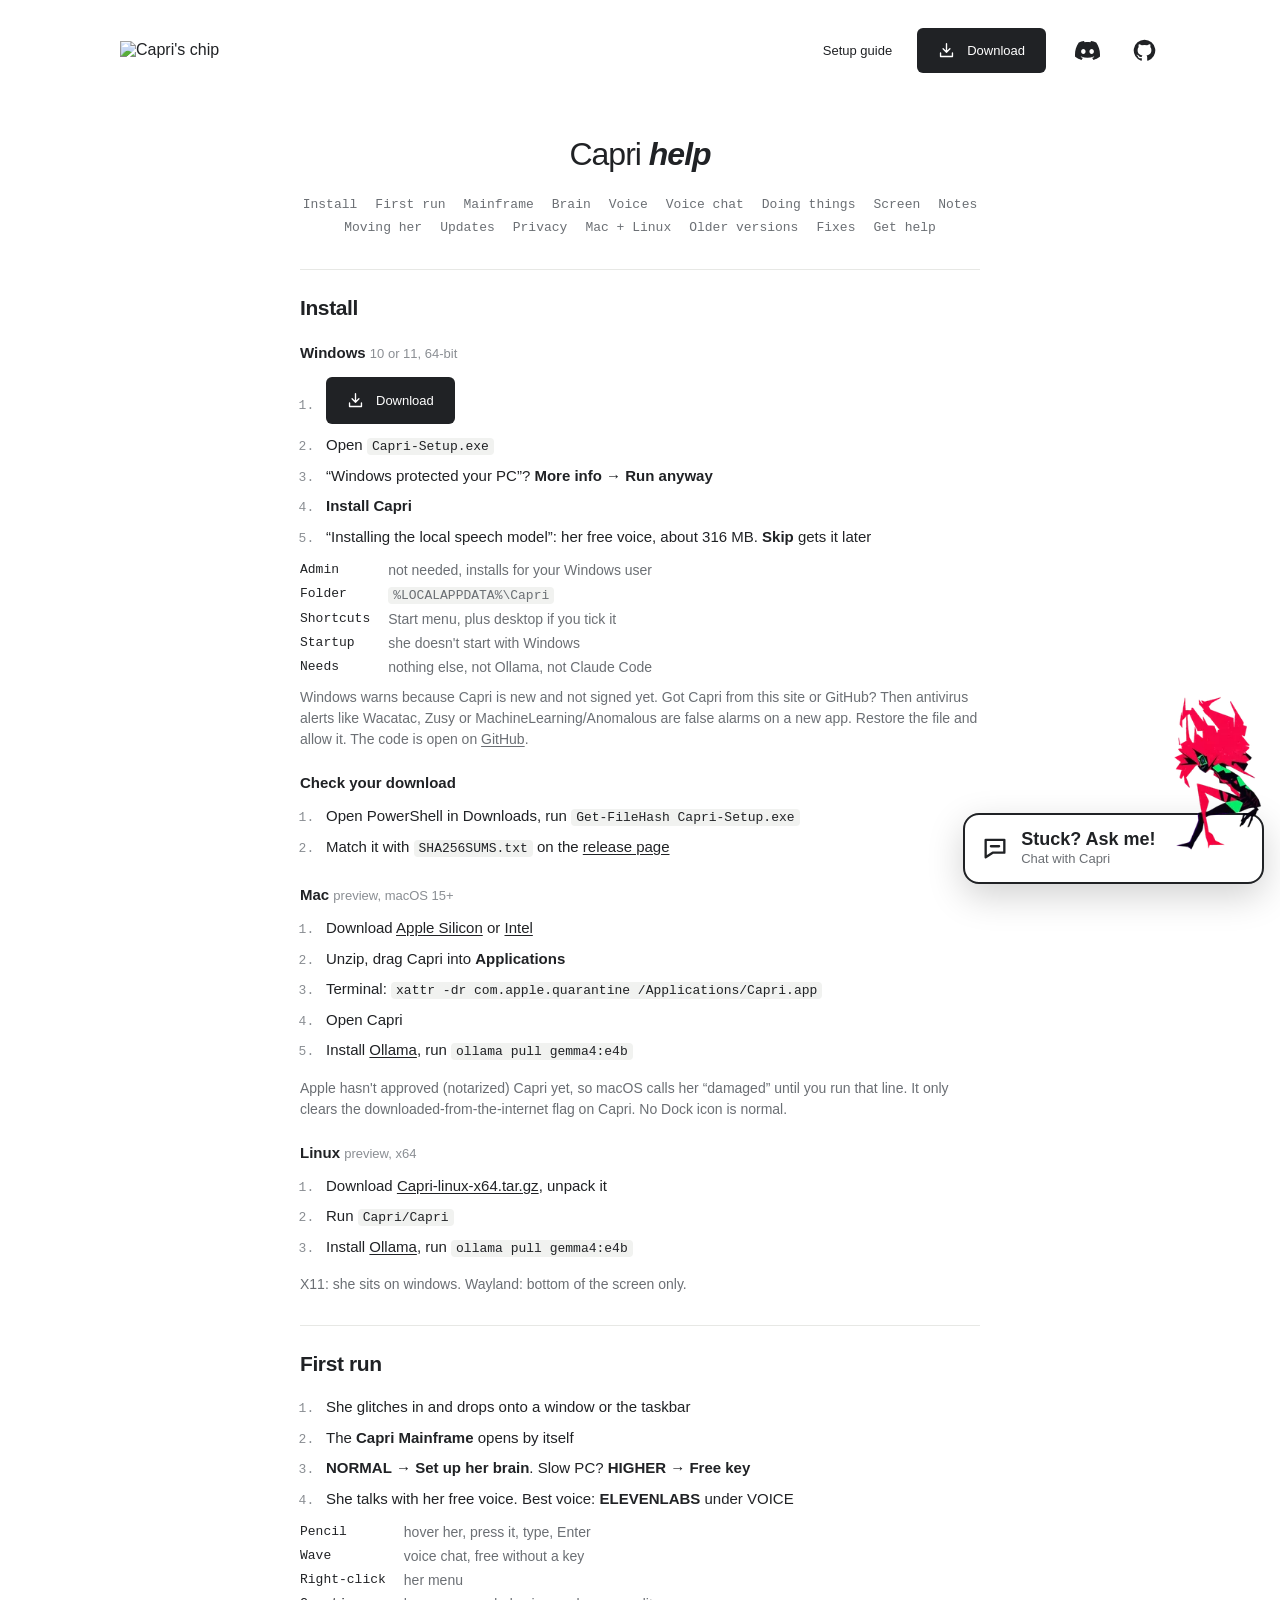
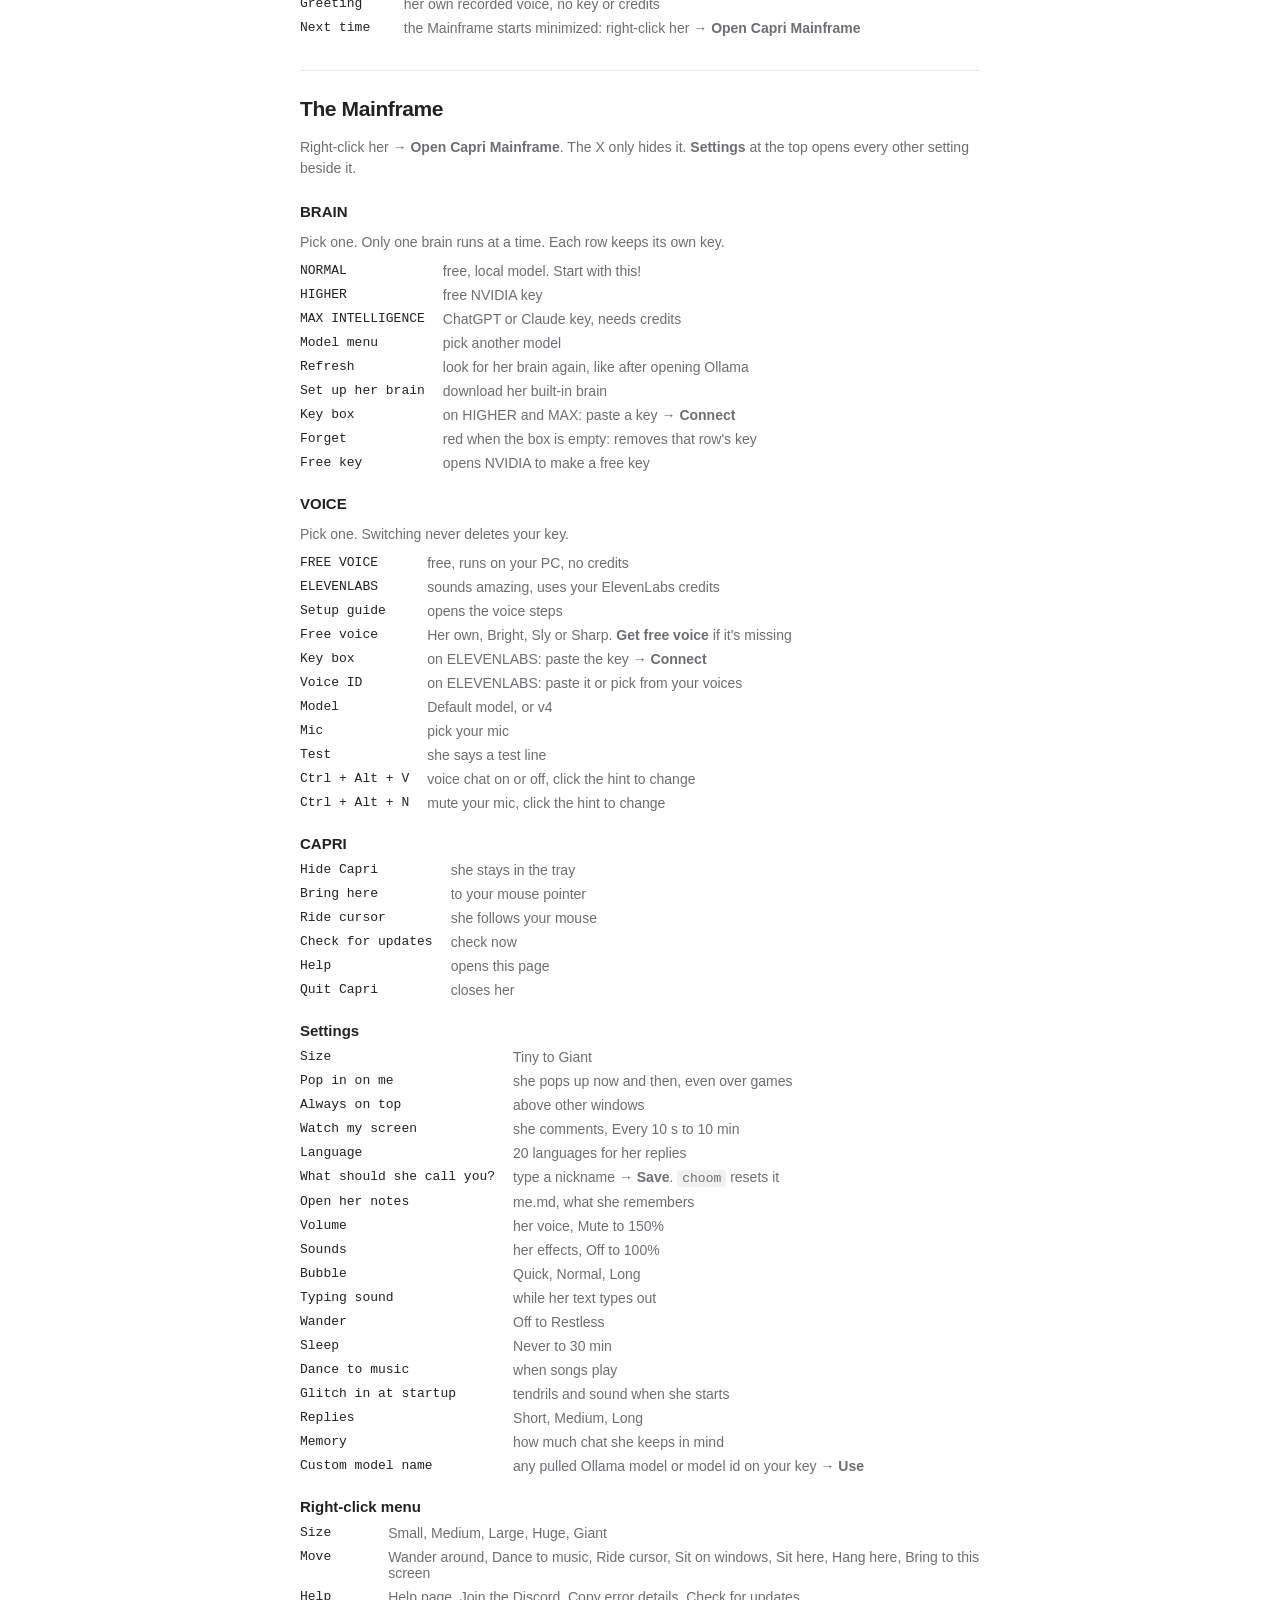
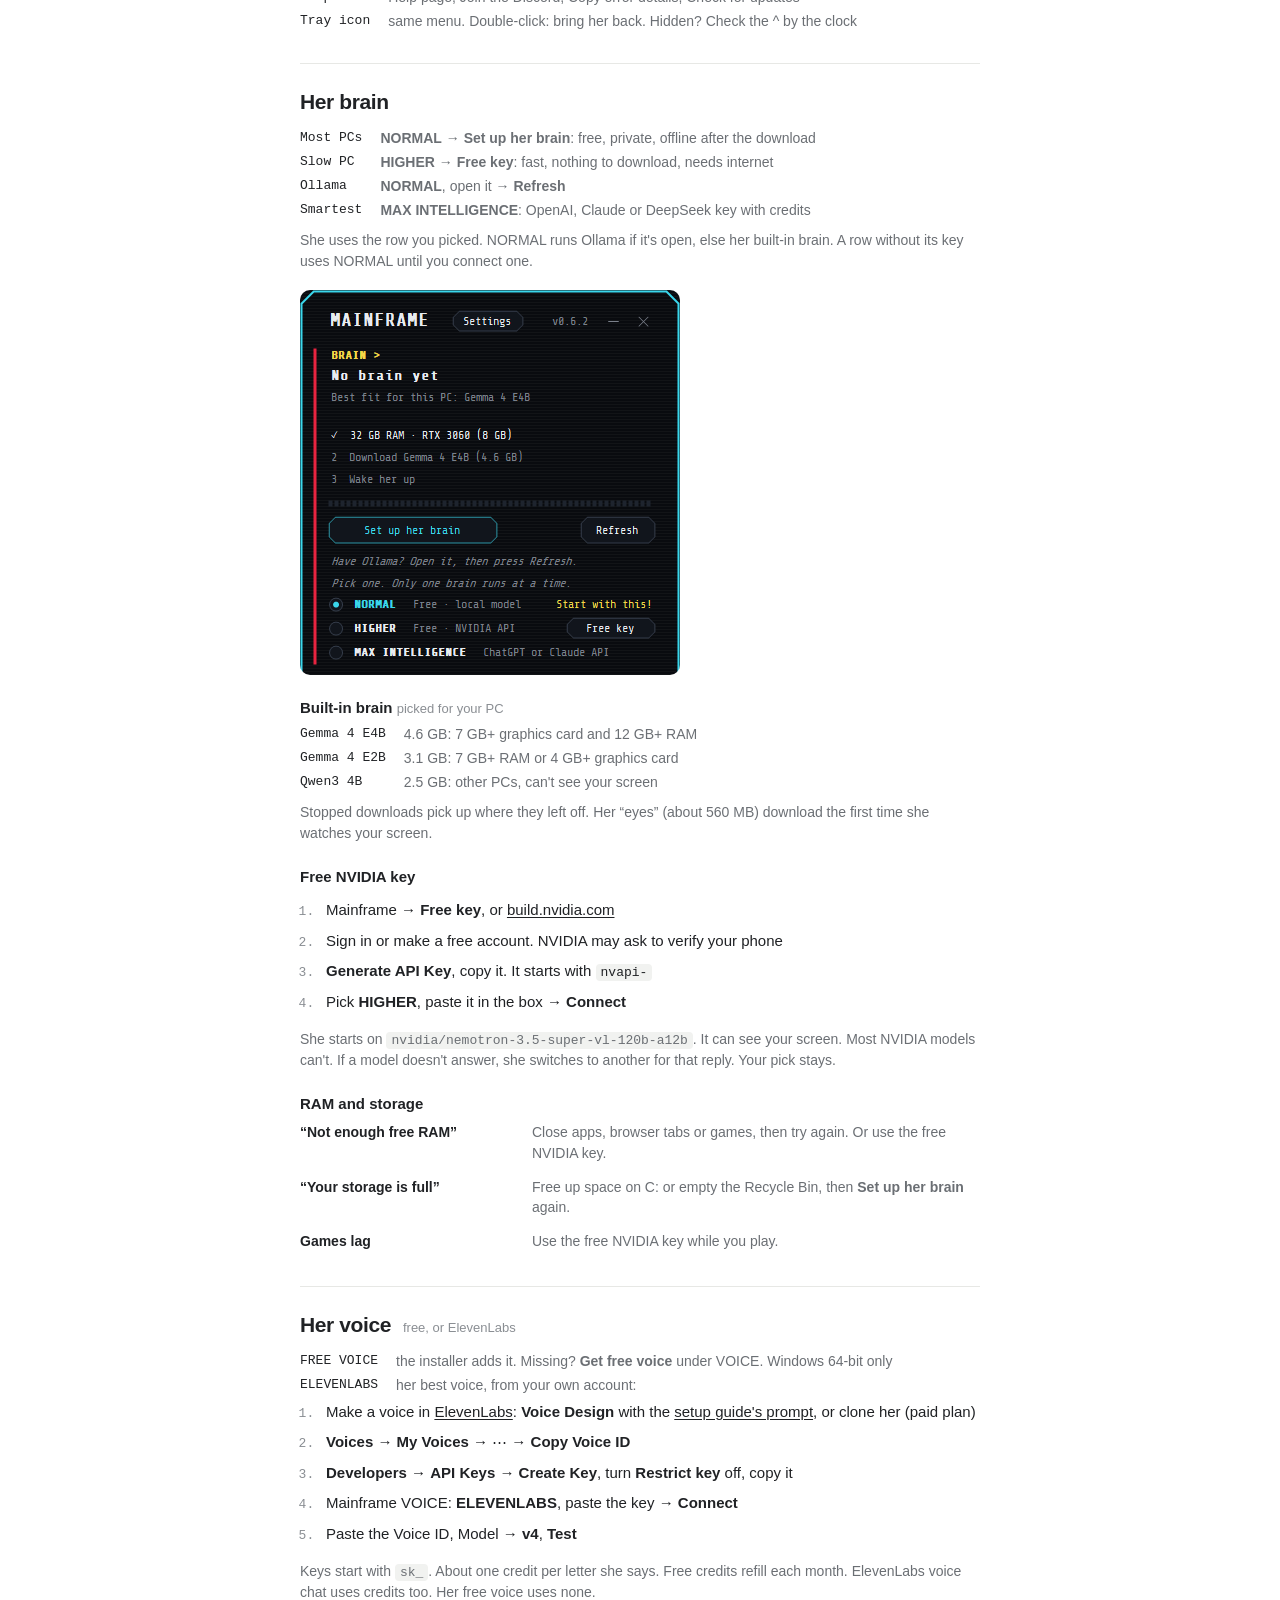
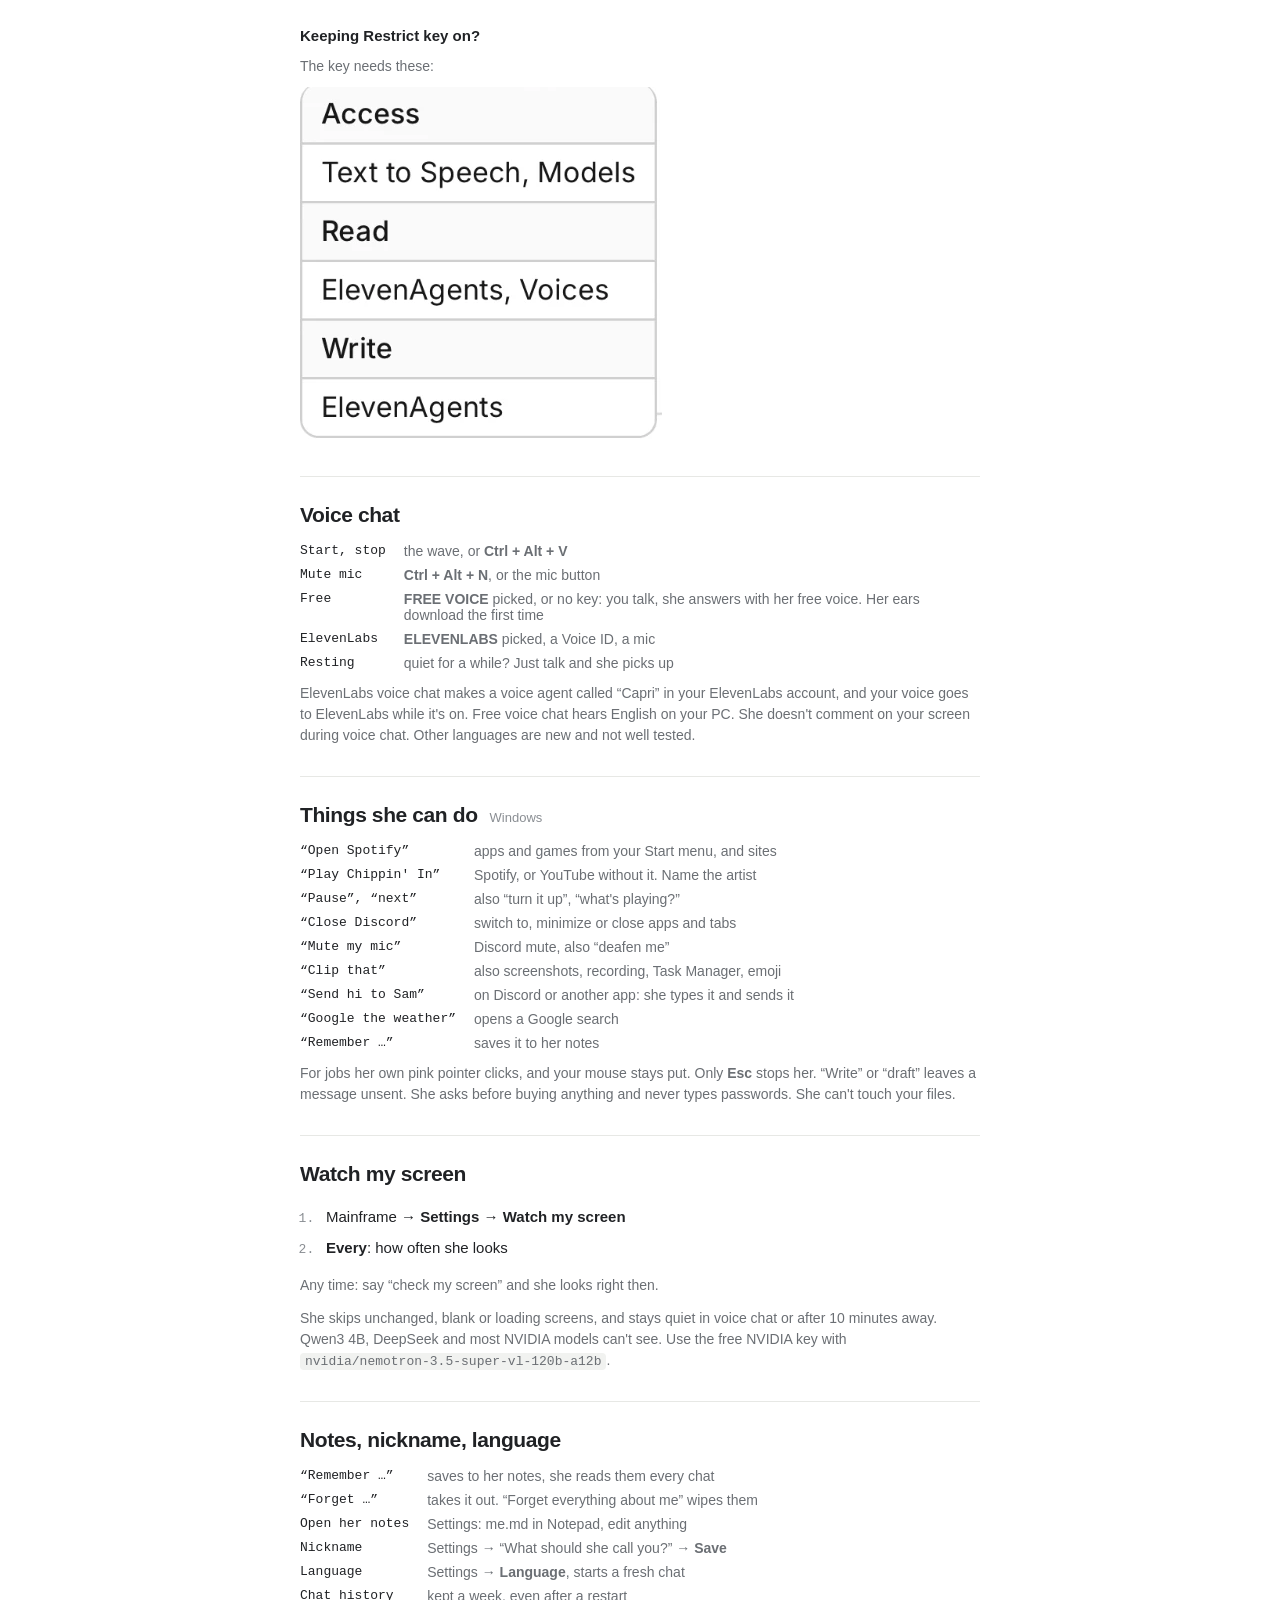
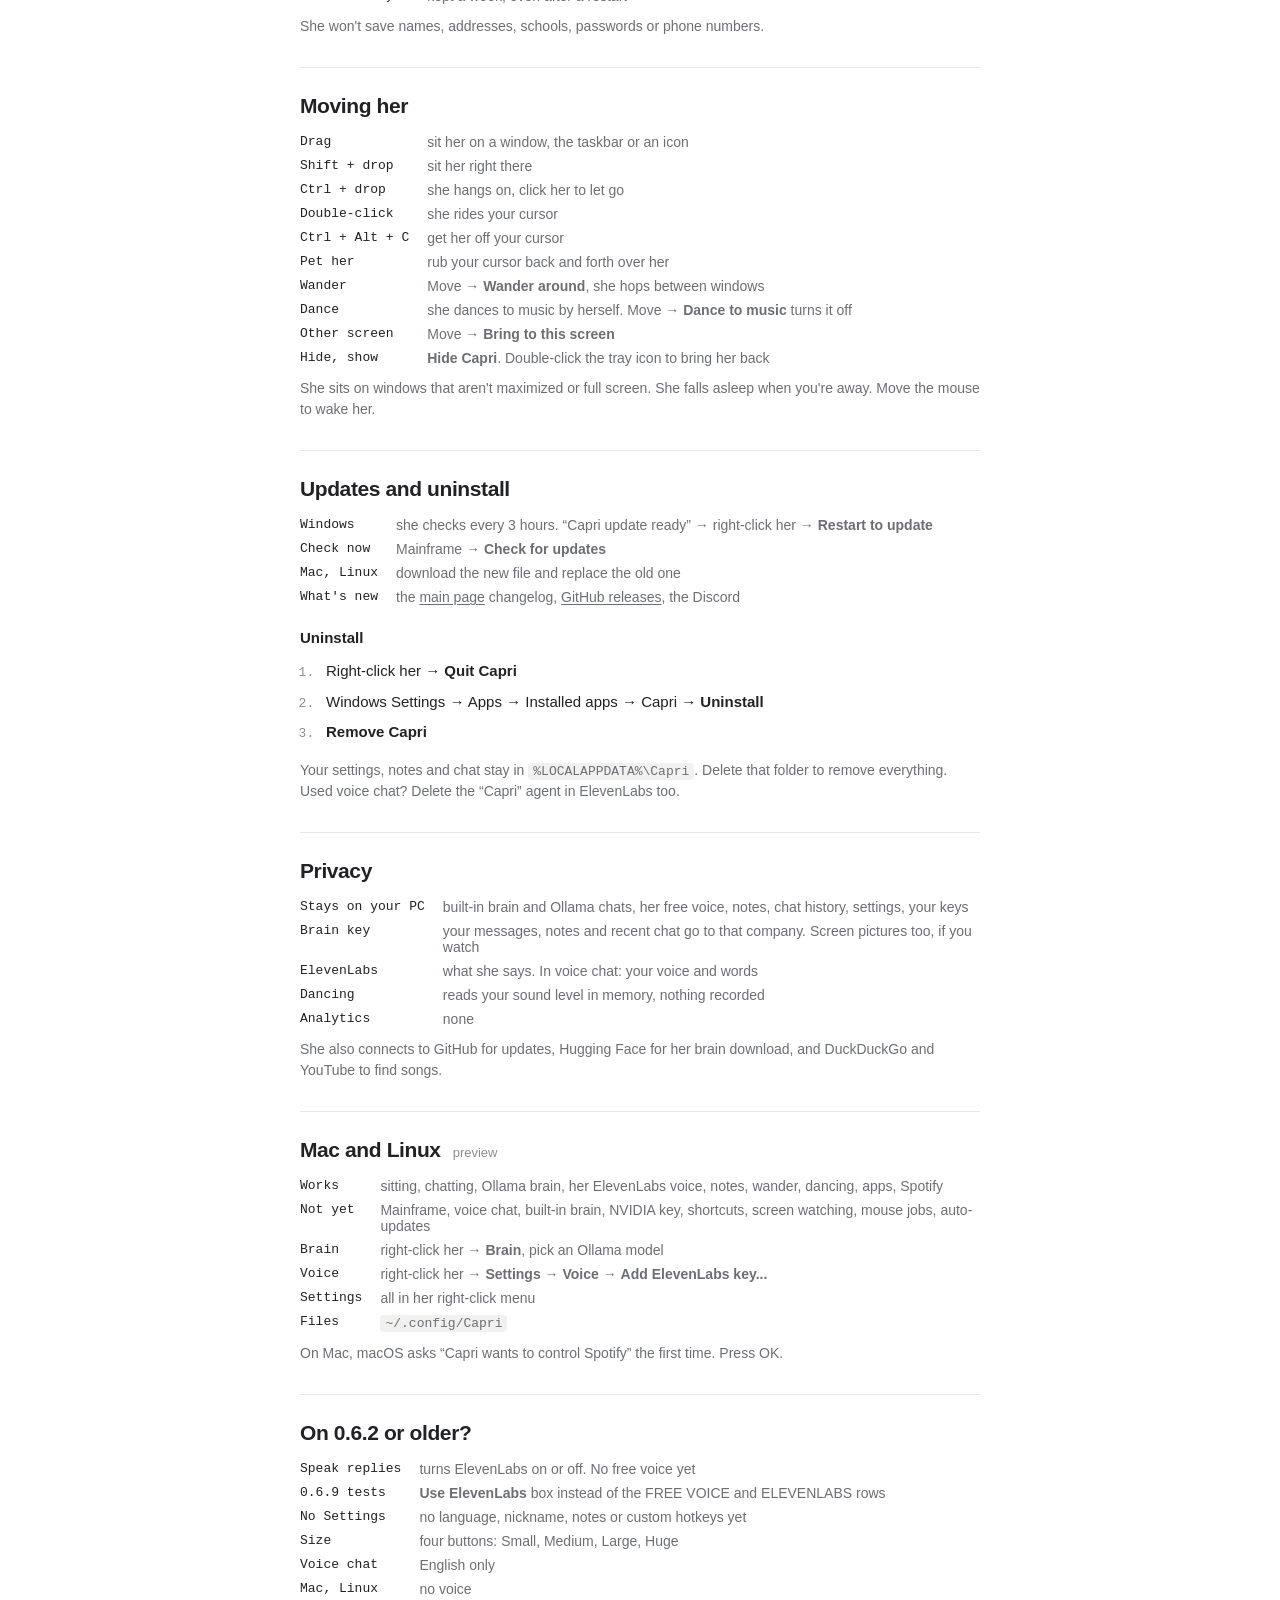
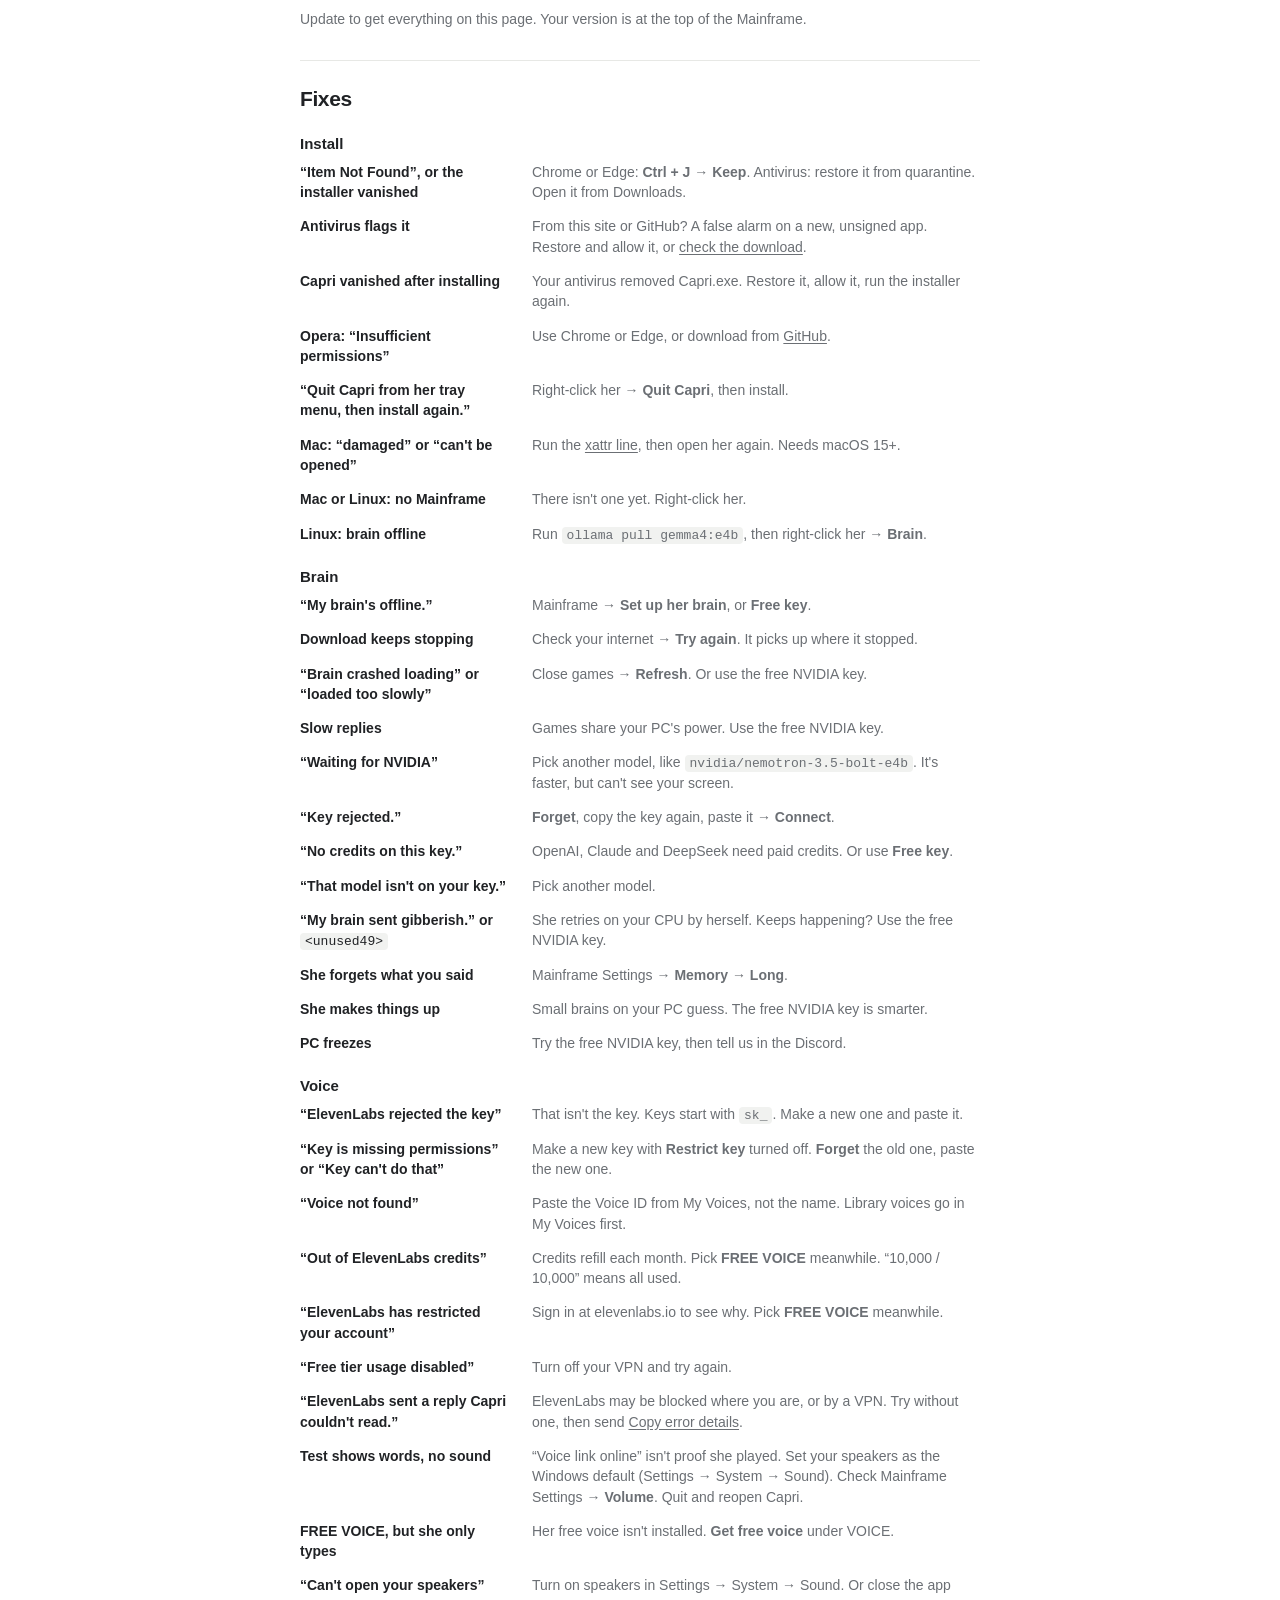
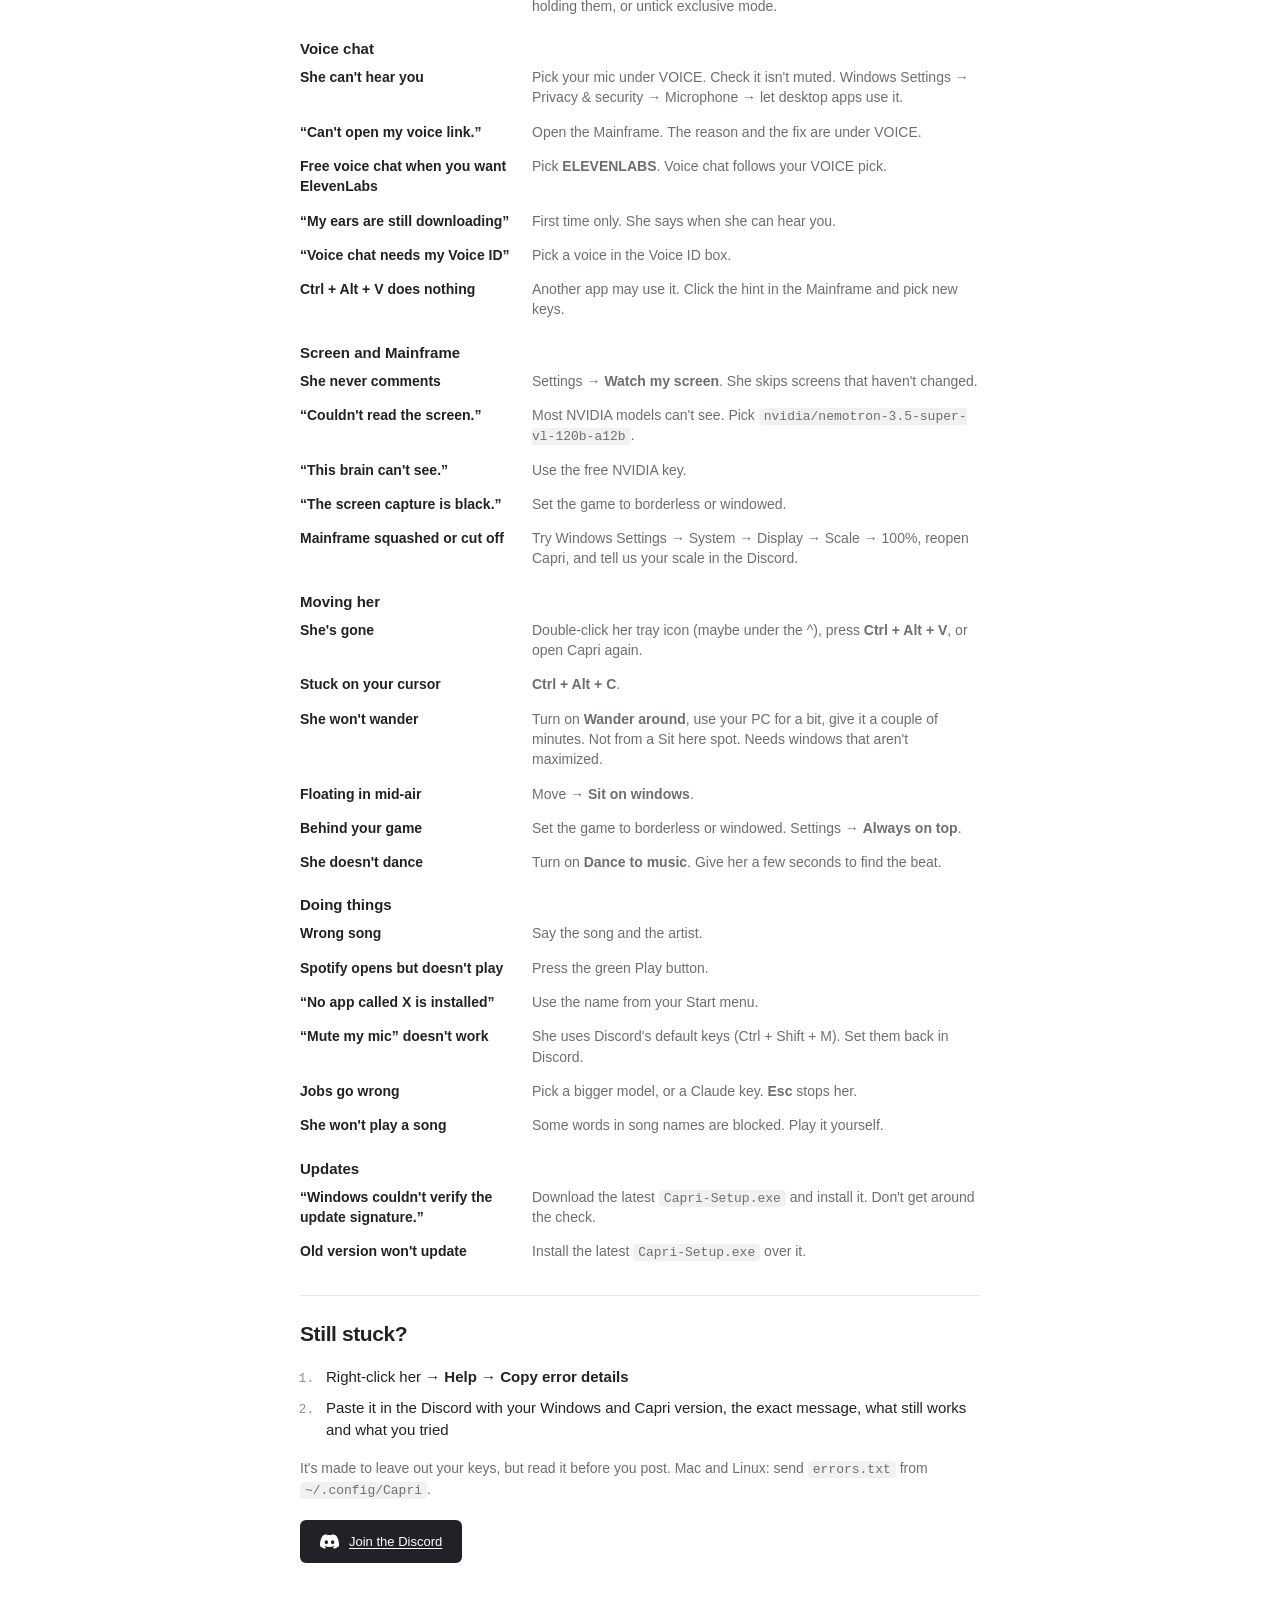
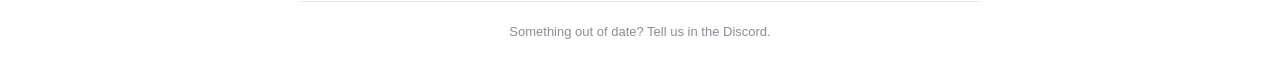
==== commit cb2392df: "site: she sits in the website's corner and answers questions from the Help page" ====
--- a/help/index.html
+++ b/help/index.html
@@ -9,6 +9,7 @@
   <link rel="icon" type="image/x-icon" href="../assets/chip.ico">
   <link rel="stylesheet" href="../style.css">
   <script src="../guide.js" defer></script>
+  <script src="../helper.js" defer></script>
 </head>
 <body>
   <div class="page">
--- a/style.css
+++ b/style.css
@@ -176,12 +176,12 @@
 .helper-sprite { position: absolute; inset: 0; background-repeat: no-repeat; transform: scaleX(-1); }
 .helper-hit { position: absolute; left: 32%; top: 4%; width: 47%; height: 75%; pointer-events: auto; cursor: pointer; }
 .helper-tendrils { position: absolute; left: calc(var(--s) * -.7); top: calc(var(--s) * -.68); width: calc(var(--s) * 2.5); height: calc(var(--s) * 2.1); }
-.helper-tab { display: flex; align-items: center; gap: 12px; max-width: calc(100vw - 32px); margin-left: auto; padding: 13px calc(var(--s) * .56) 13px 16px; background: #202225; color: #fff; font: inherit; text-align: left; cursor: pointer; }
-.helper-tab:hover { background: #3a3d42; }
+.helper-tab { display: flex; align-items: center; gap: 12px; max-width: calc(100vw - 32px); margin-left: auto; padding: 13px calc(var(--s) * .56) 13px 16px; background: #fff; color: inherit; font: inherit; text-align: left; cursor: pointer; }
+.helper-tab:hover { background: #f6f7f5; }
 .helper-tab > svg { flex: none; width: 28px; height: 28px; fill: none; stroke: currentColor; stroke-width: 2; stroke-linecap: round; stroke-linejoin: round; }
 .helper-tab-words { display: grid; }
 .helper-tab-words strong { font-size: 18px; line-height: 1.25; }
-.helper-tab-words small { color: #c4c7cc; font-size: 13px; }
+.helper-tab-words small { color: #6b6f74; font-size: 13px; }
 .helper-tab > .helper-capri { right: calc(var(--s) * -.21); }
 .helper-panel > .helper-capri { right: 24px; }
 .helper-tab:focus-visible, .helper-panel button:focus-visible, .helper-link:focus-visible { outline: 2px solid #8ac74b; outline-offset: 3px; }
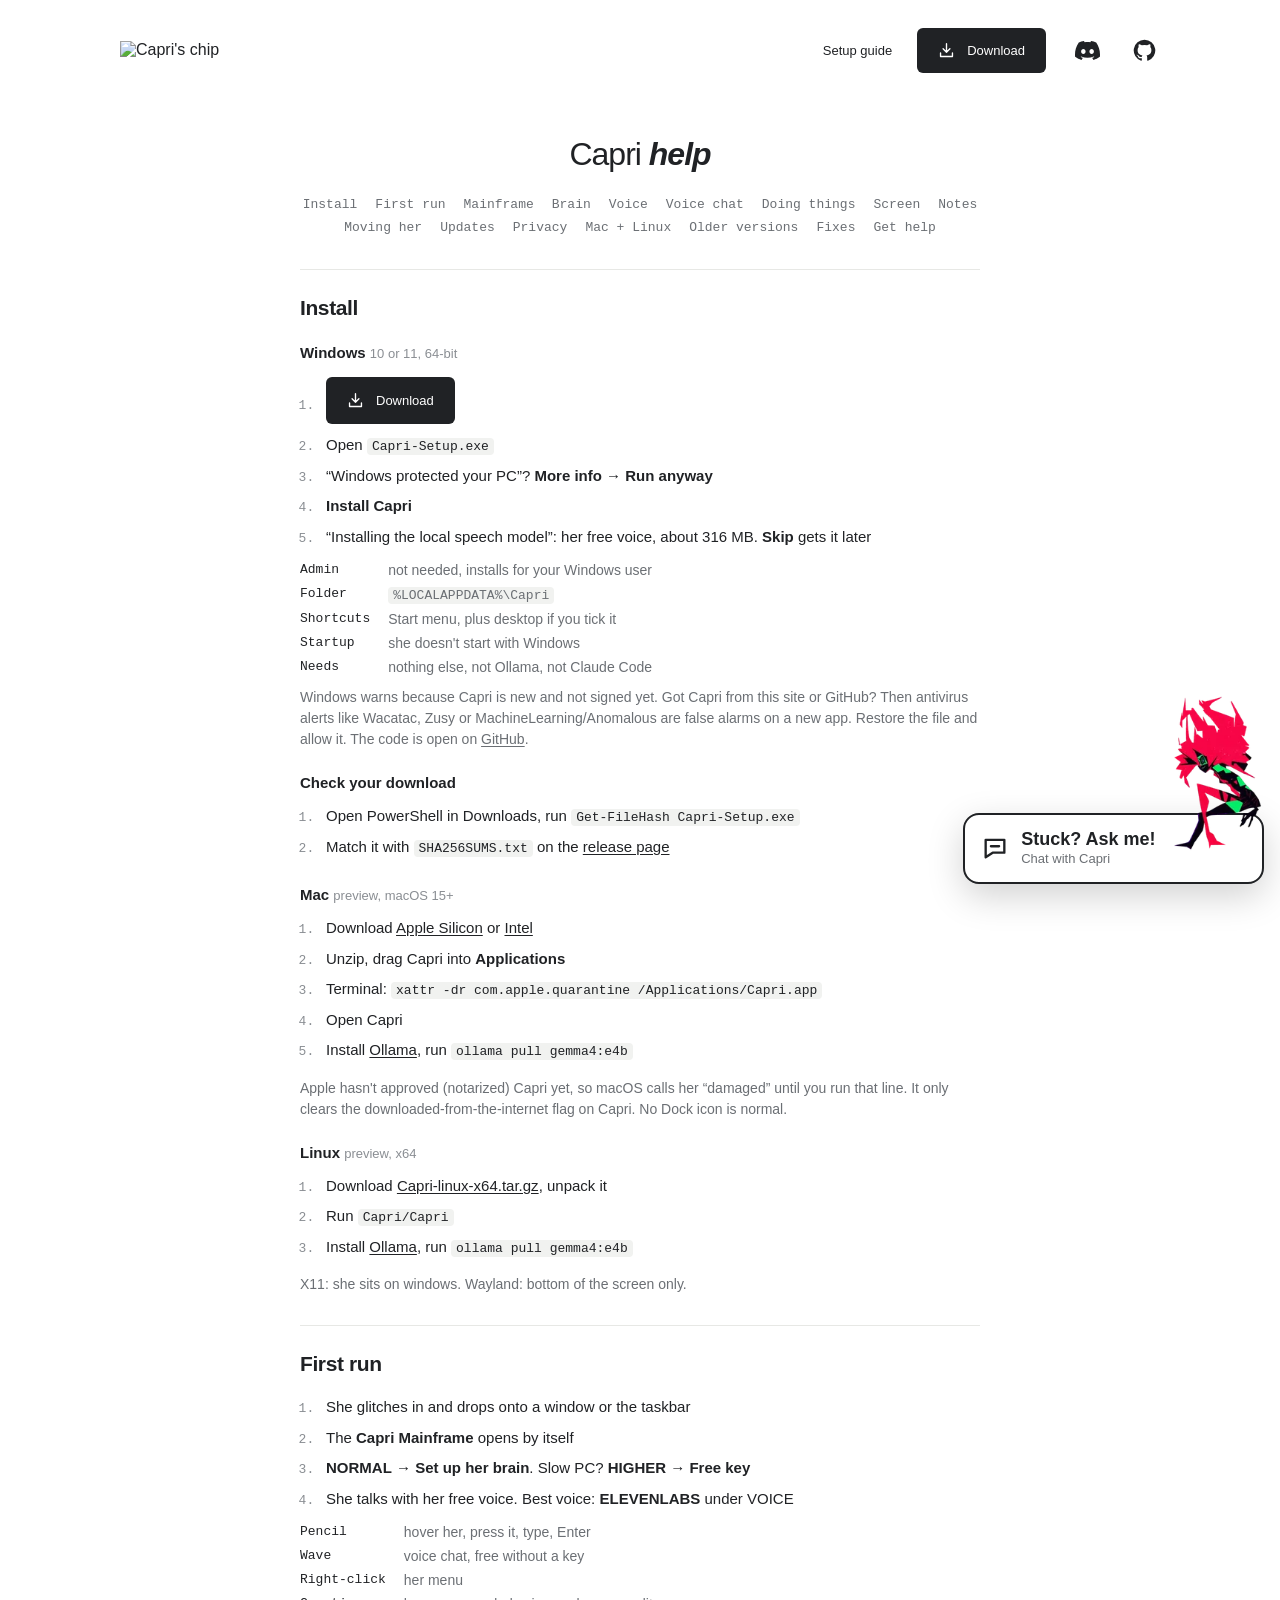
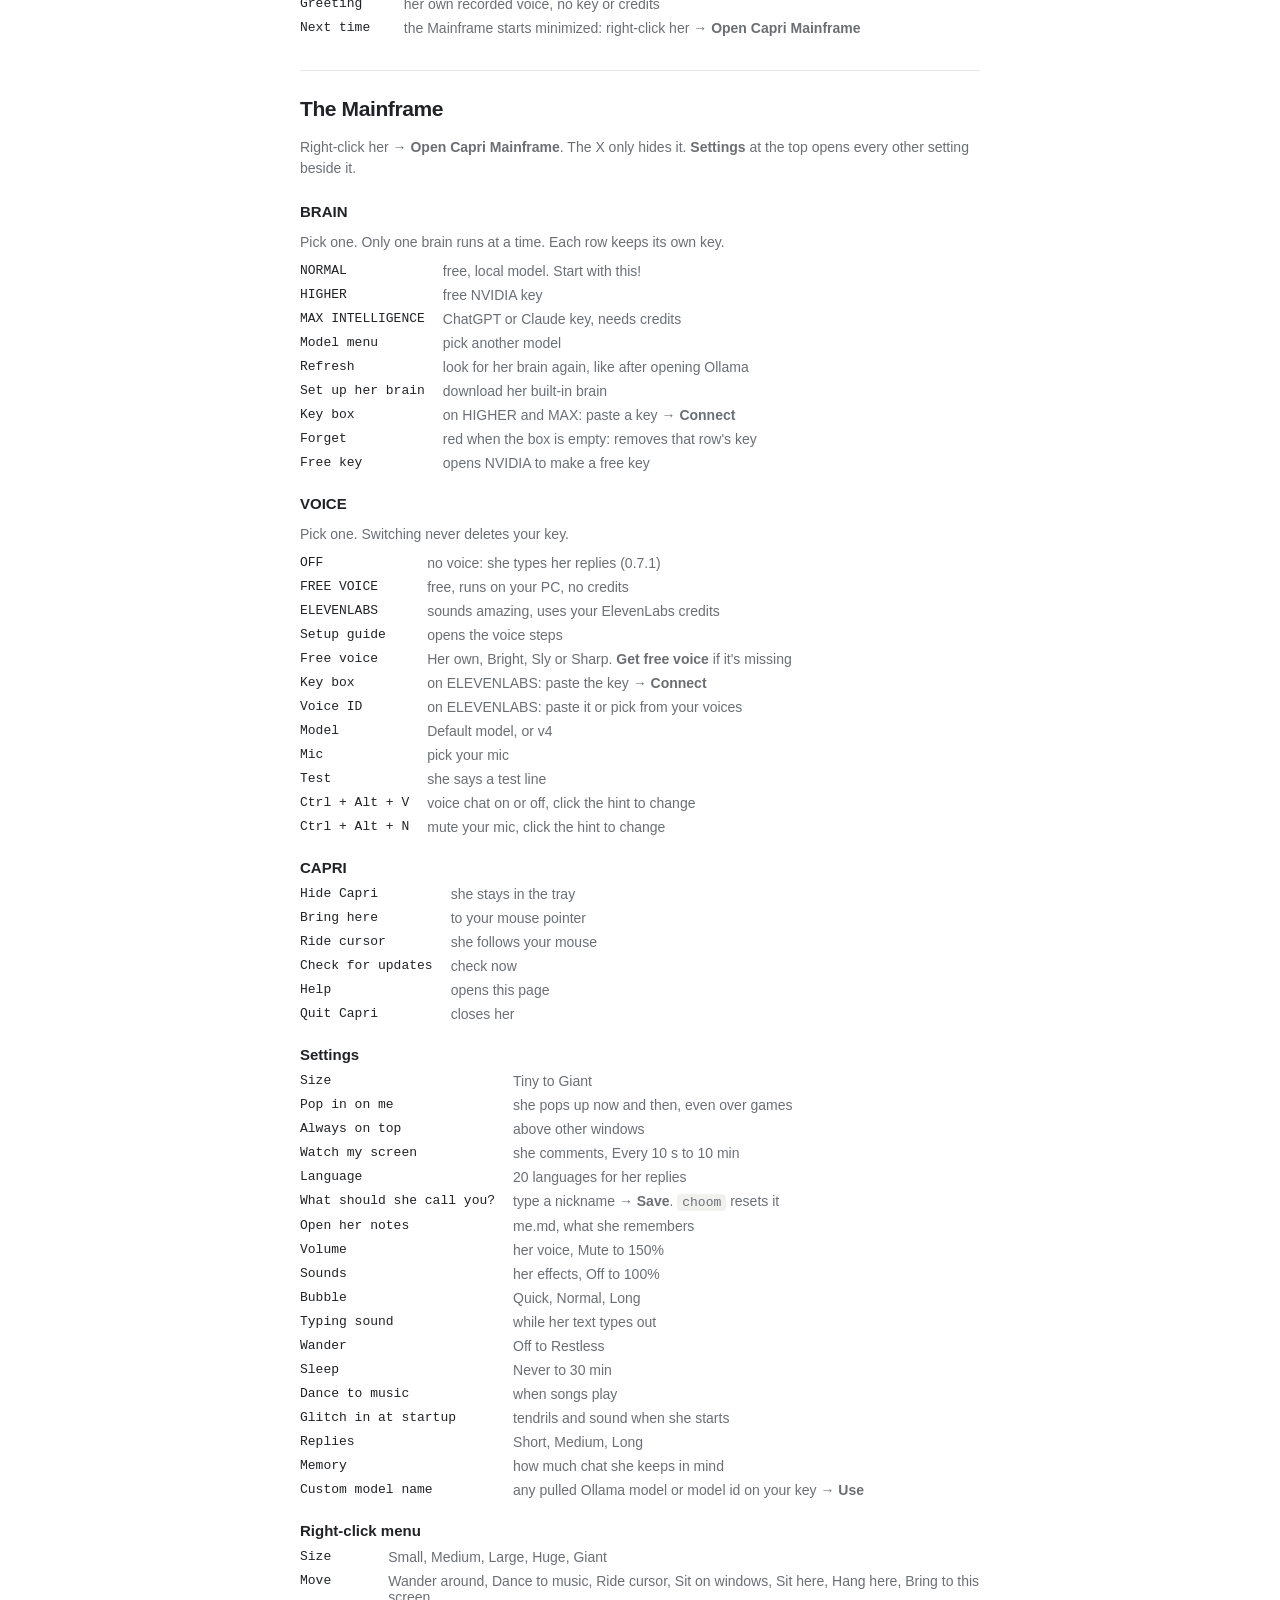
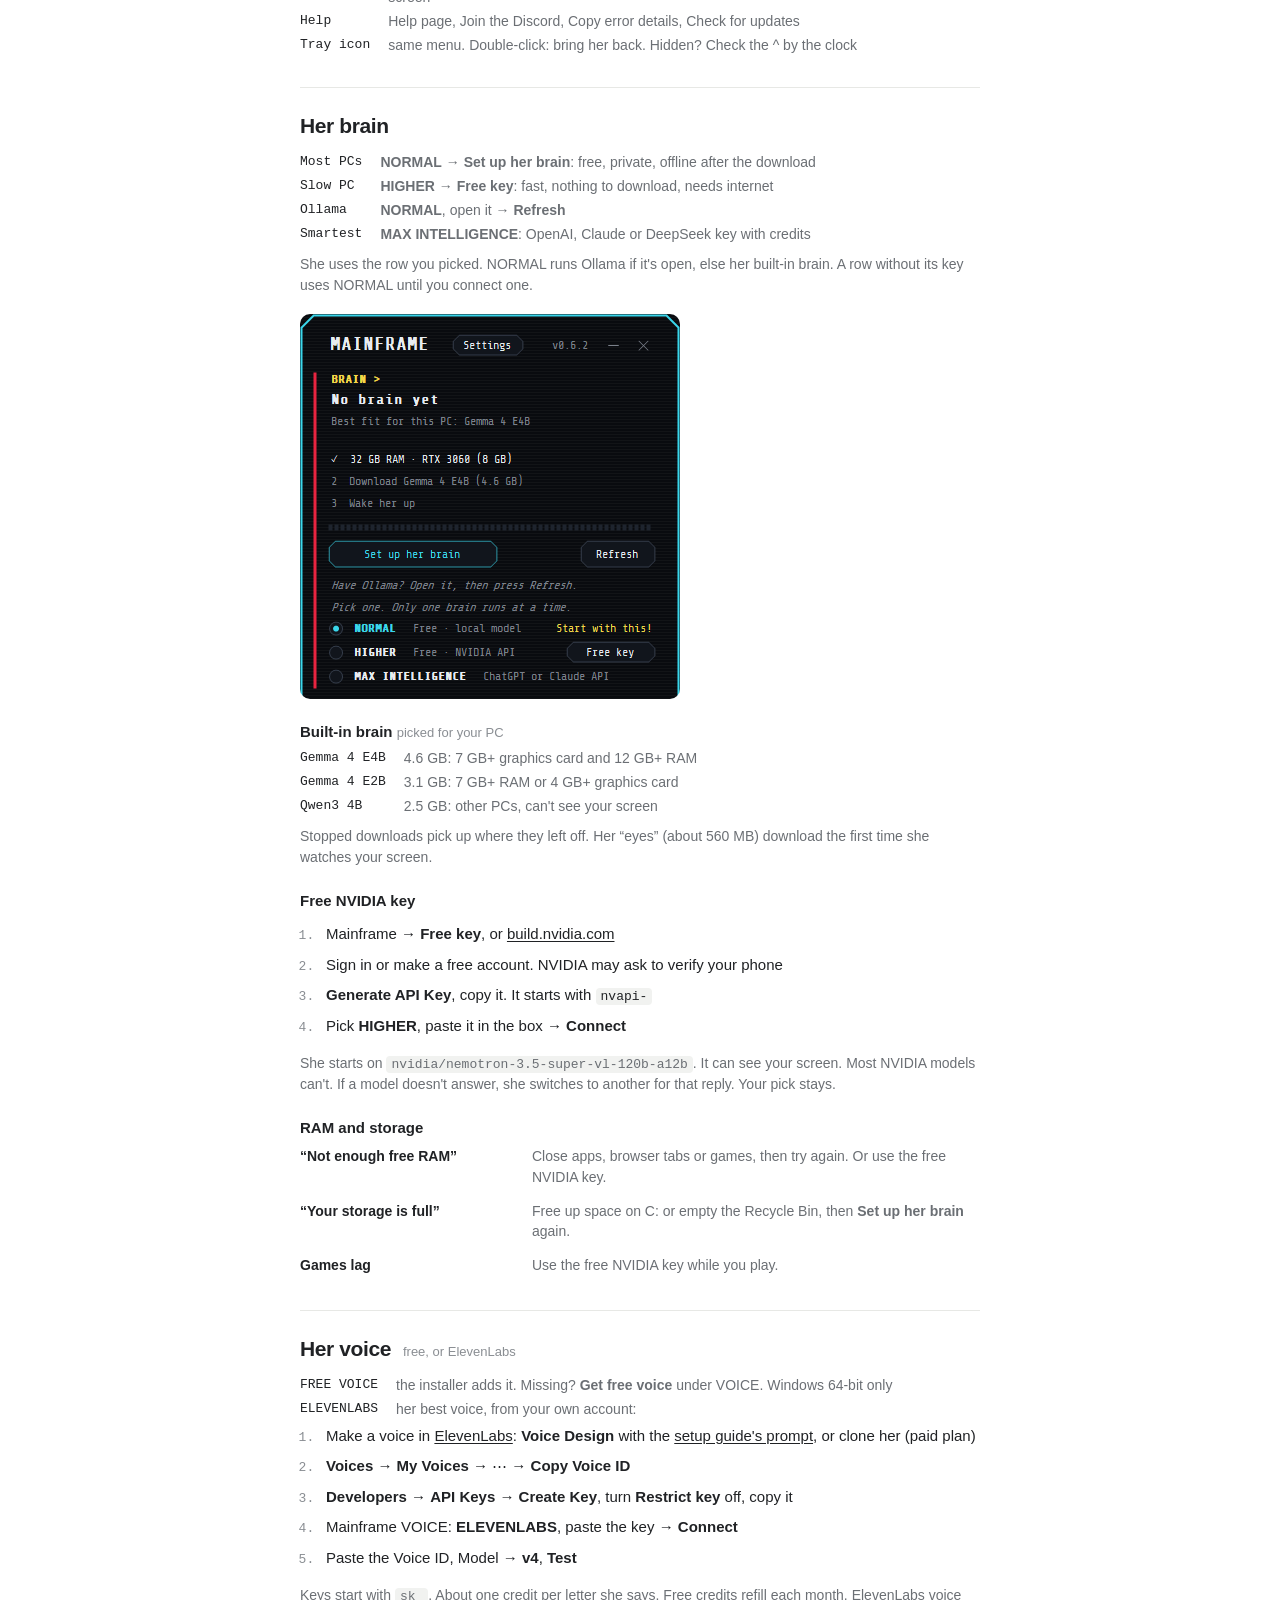
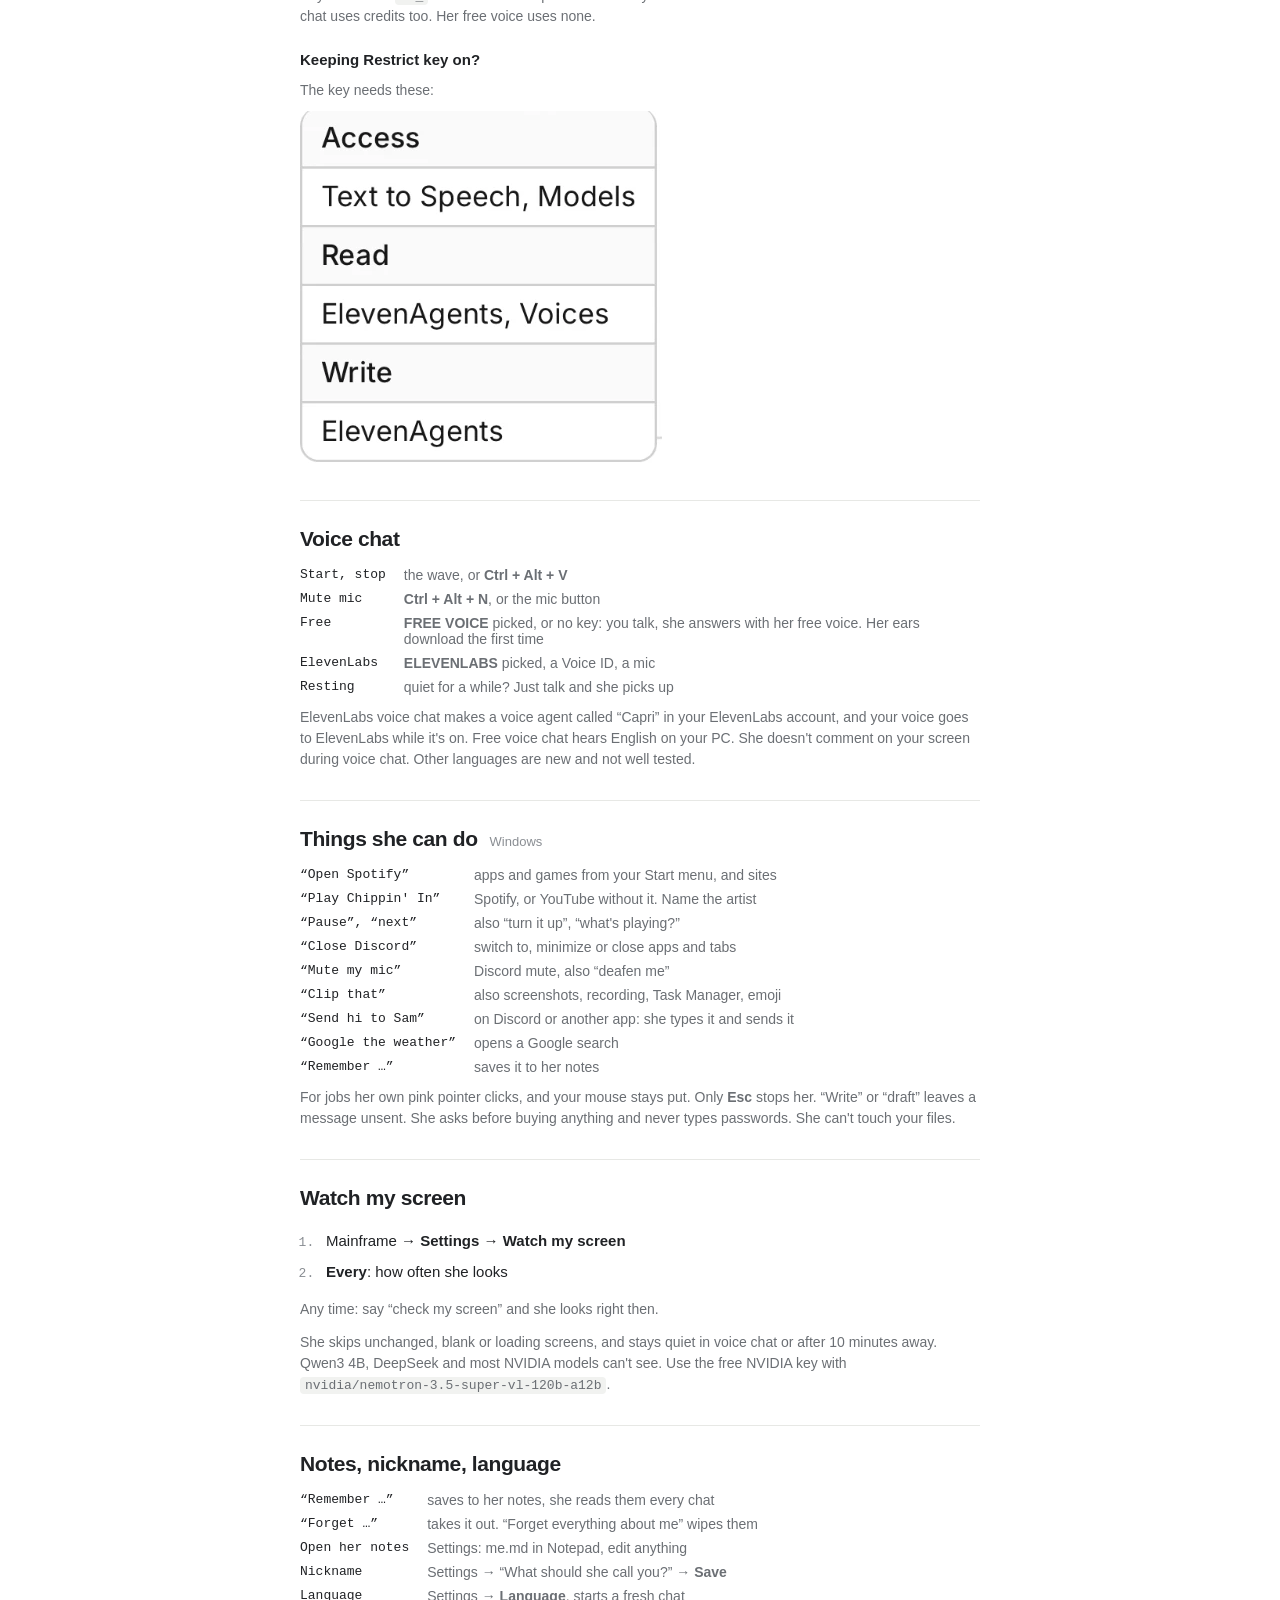
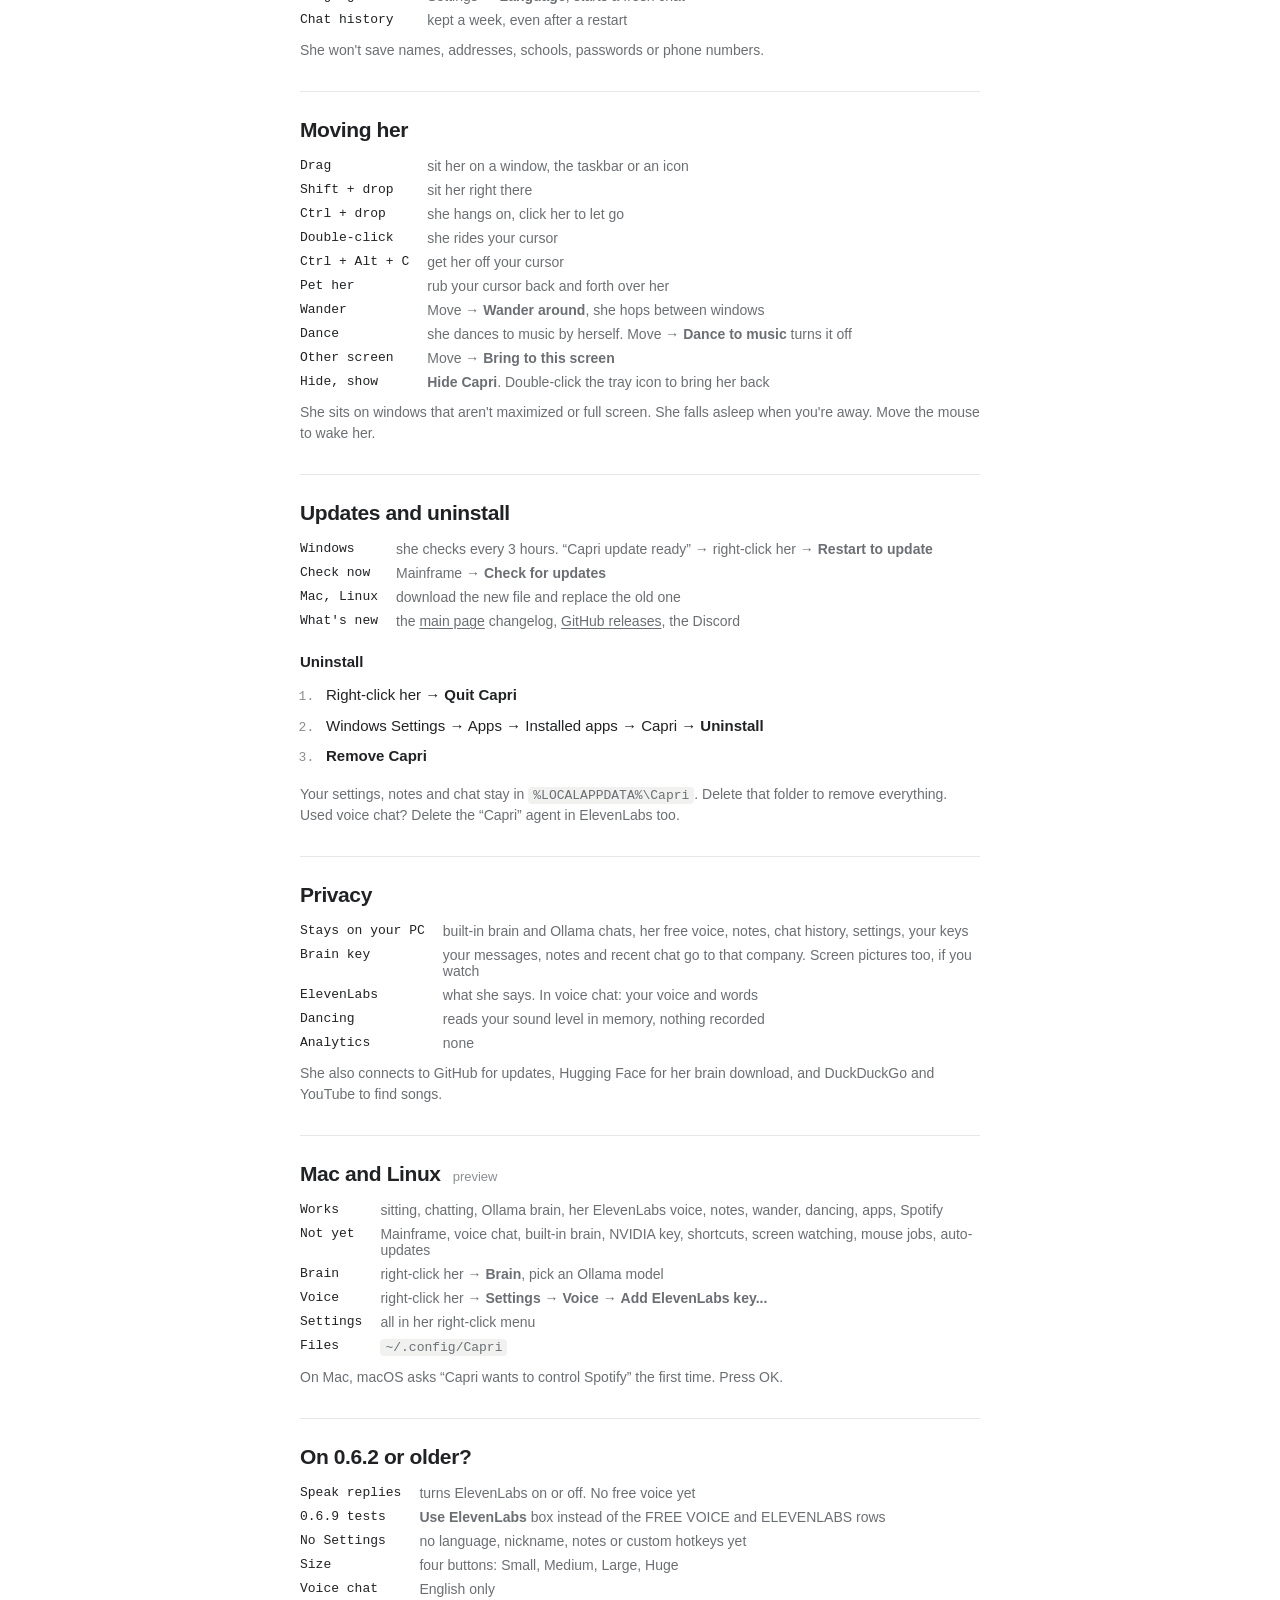
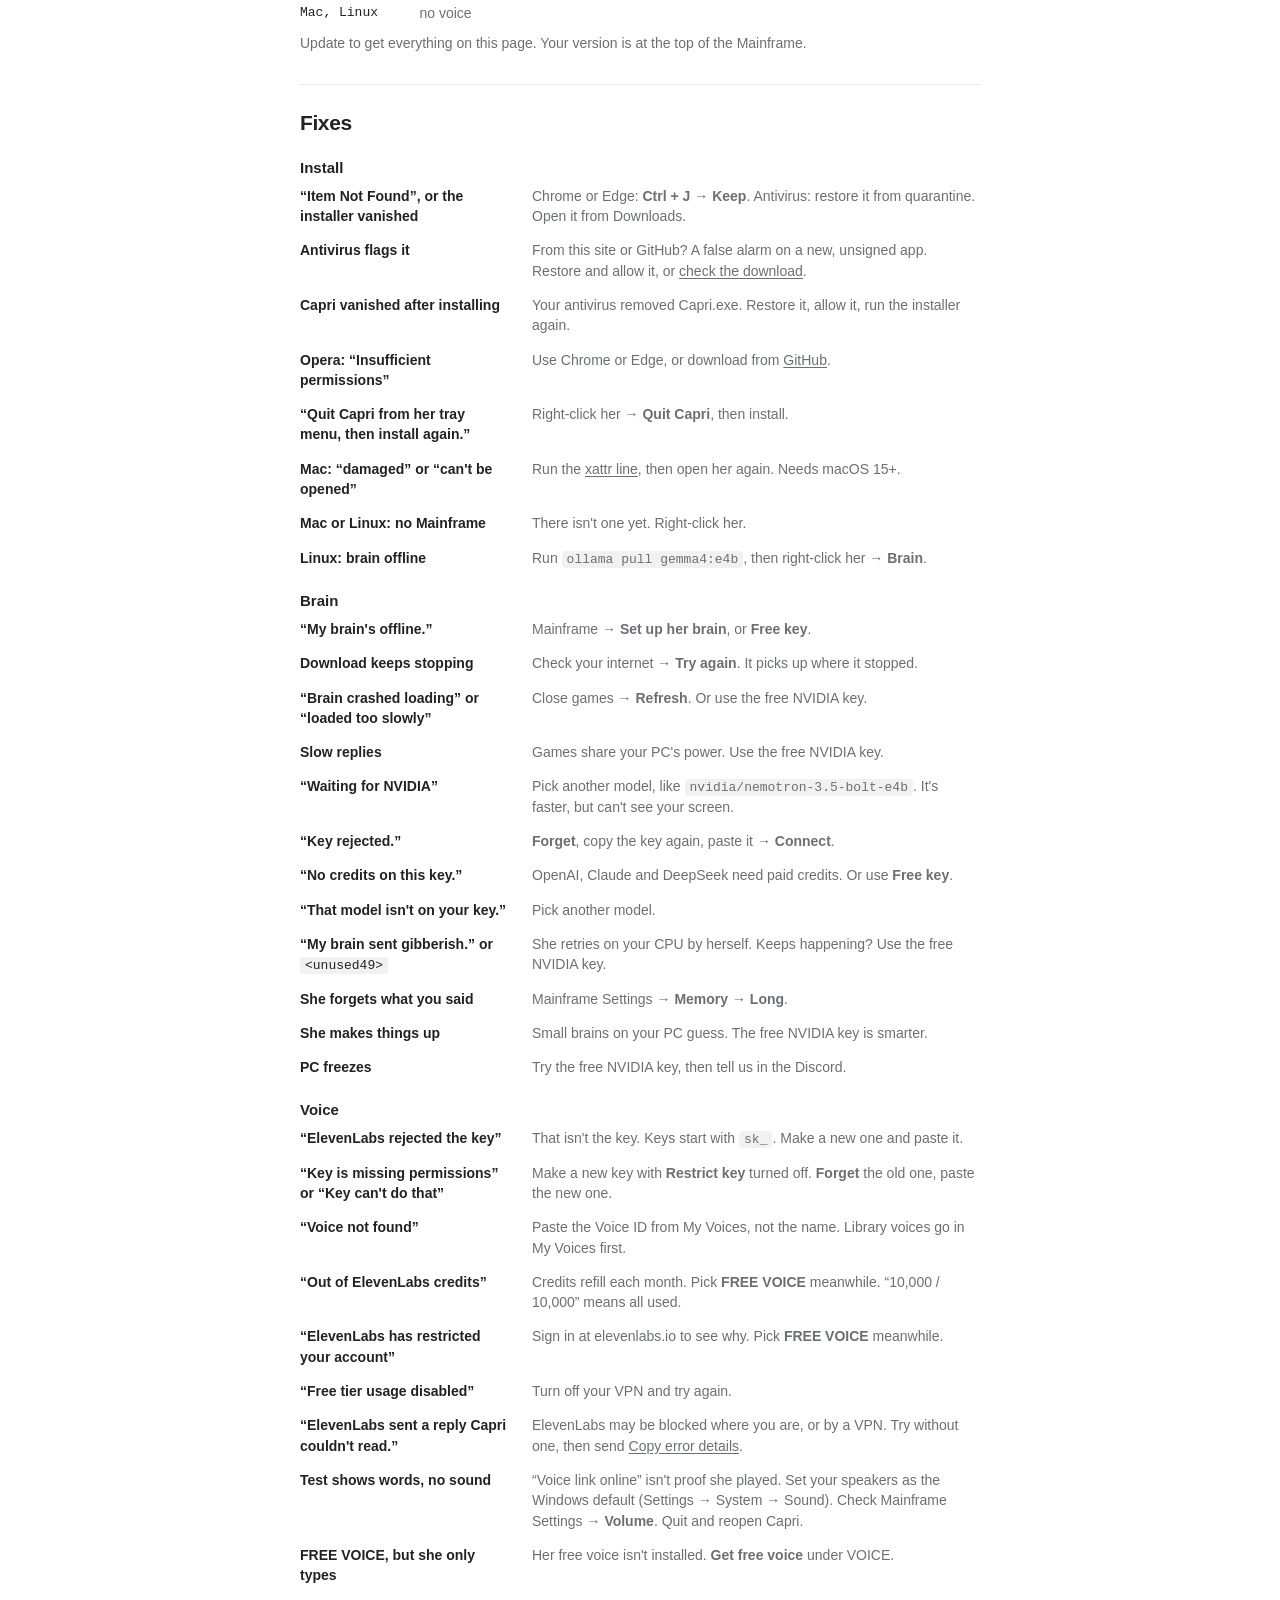
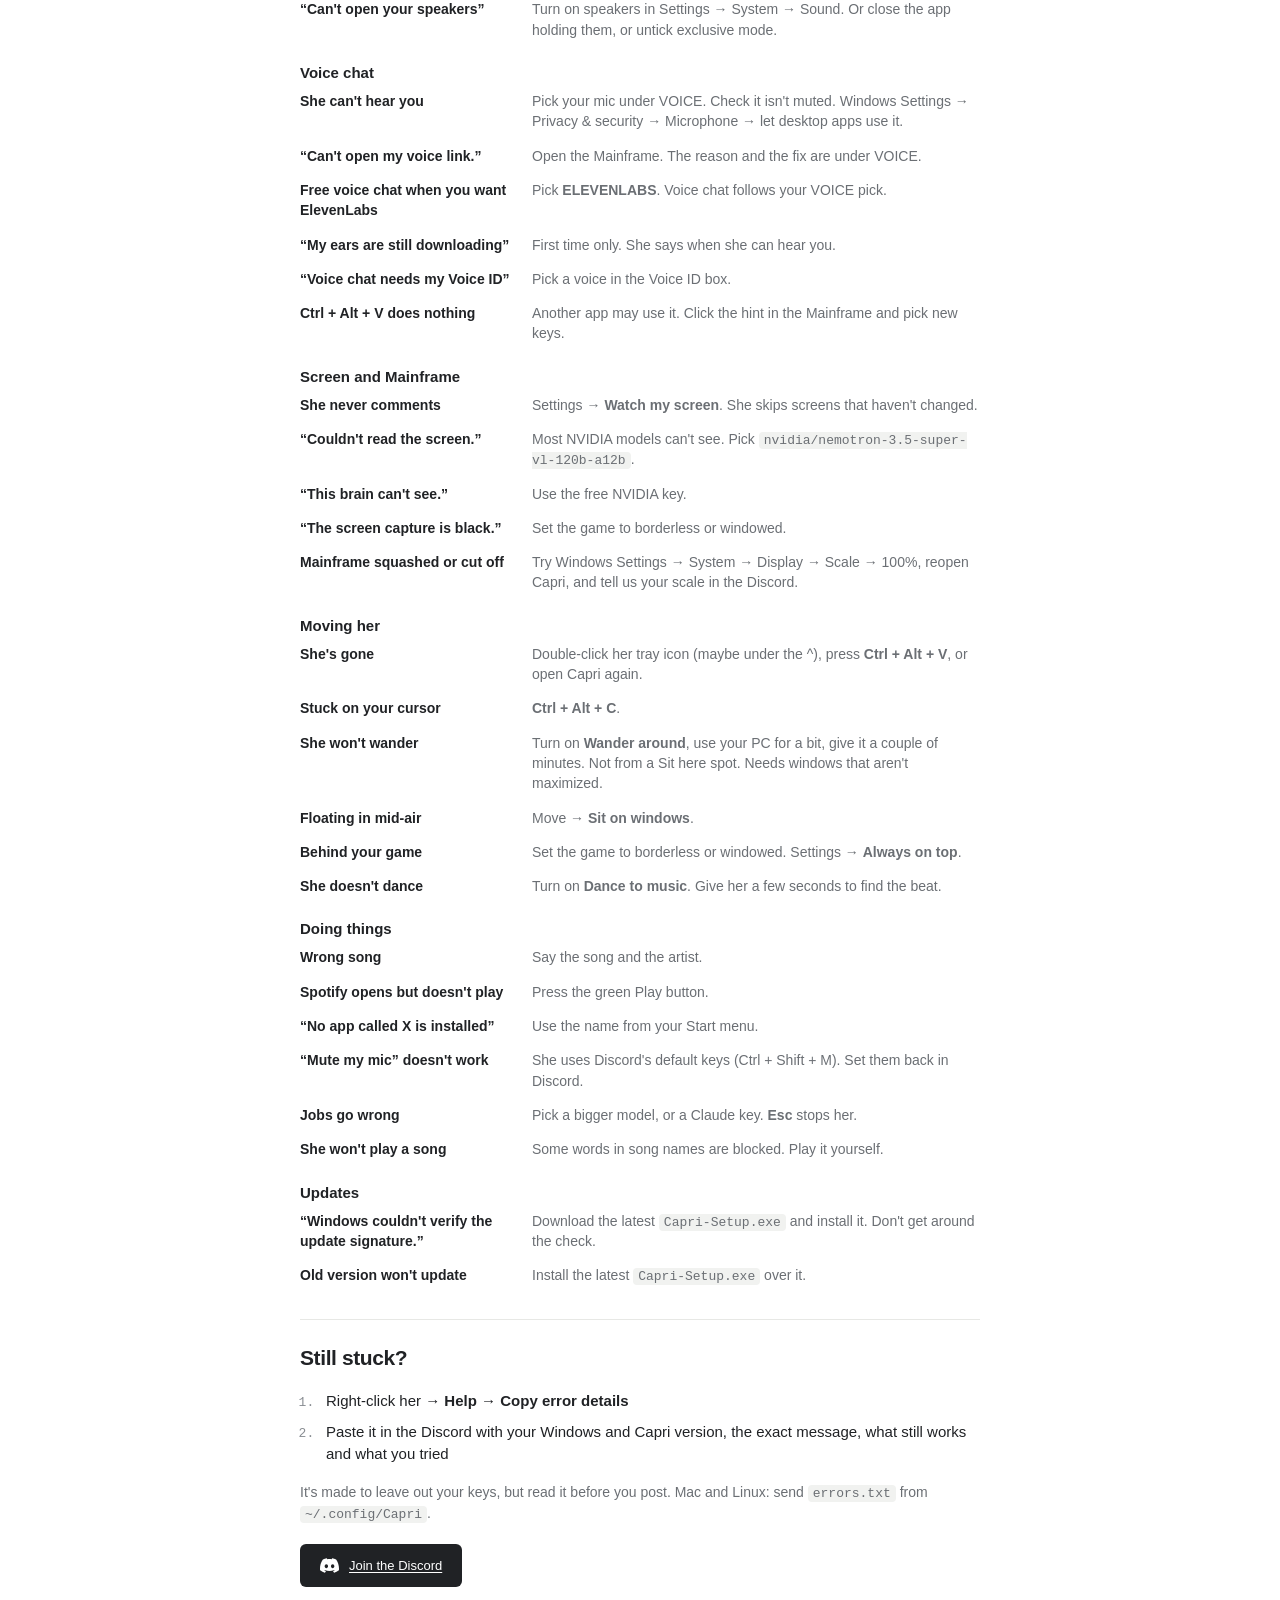
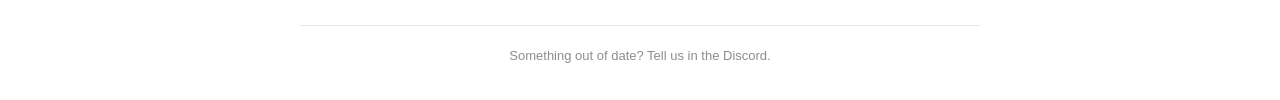
==== commit 789de8b9: "site: 0.7.1 downloads, VOICE OFF in the help, and the helper without tendrils" ====
--- a/help/index.html
+++ b/help/index.html
@@ -7,9 +7,9 @@
   <meta name="description" content="Capri help: install, the Mainframe, her brain, her voice, voice chat, settings and fixes.">
   <title>Capri help</title>
   <link rel="icon" type="image/x-icon" href="../assets/chip.ico">
-  <link rel="stylesheet" href="../style.css">
+  <link rel="stylesheet" href="../style.css?v=0.7.1">
   <script src="../guide.js" defer></script>
-  <script src="../helper.js" defer></script>
+  <script src="../helper.js?v=0.7.1" defer></script>
 </head>
 <body>
   <div class="page">
@@ -17,7 +17,7 @@
       <a href="../" aria-label="Capri home"><img class="chip" src="../assets/chip.png" alt="Capri's chip" width="72" height="50"></a>
       <div class="links">
         <a class="guide-link" href="../setup/" aria-label="Setup guide"><span class="guide-long">Setup guide</span><span class="guide-short">Guide</span></a>
-        <a class="download" href="https://github.com/lachydotmcg/capri-desktop/releases/download/v0.7.0/Capri-Setup.exe" data-api="https://capri-reactions.lachydotmcg.workers.dev/download"><svg viewBox="0 0 20 20" aria-hidden="true"><path d="M10 2v10m-4-4 4 4 4-4M3 13v4h14v-4"/></svg><span>Download</span></a>
+        <a class="download" href="https://github.com/lachydotmcg/capri-desktop/releases/download/v0.7.1/Capri-Setup.exe" data-api="https://capri-reactions.lachydotmcg.workers.dev/download"><svg viewBox="0 0 20 20" aria-hidden="true"><path d="M10 2v10m-4-4 4 4 4-4M3 13v4h14v-4"/></svg><span>Download</span></a>
         <a class="discord" href="https://discord.gg/F4fDHfGtFk" target="_blank" rel="noopener noreferrer" aria-label="Discord"><svg viewBox="0 0 24 24" aria-hidden="true"><path id="discord-mark" d="M20.317 4.3698a19.7913 19.7913 0 00-4.8851-1.5152.0741.0741 0 00-.0785.0371c-.211.3753-.4447.8648-.6083 1.2495-1.8447-.2762-3.68-.2762-5.4868 0-.1636-.3933-.4058-.8742-.6177-1.2495a.077.077 0 00-.0785-.037 19.7363 19.7363 0 00-4.8852 1.515.0699.0699 0 00-.0321.0277C.5334 9.0458-.319 13.5799.0992 18.0578a.0824.0824 0 00.0312.0561c2.0528 1.5076 4.0413 2.4228 5.9929 3.0294a.0777.0777 0 00.0842-.0276c.4616-.6304.8731-1.2952 1.226-1.9942a.076.076 0 00-.0416-.1057c-.6528-.2476-1.2743-.5495-1.8722-.8923a.077.077 0 01-.0076-.1277c.1258-.0943.2517-.1923.3718-.2914a.0743.0743 0 01.0776-.0105c3.9278 1.7933 8.18 1.7933 12.0614 0a.0739.0739 0 01.0785.0095c.1202.099.246.1981.3728.2924a.077.077 0 01-.0066.1276 12.2986 12.2986 0 01-1.873.8914.0766.0766 0 00-.0407.1067c.3604.698.7719 1.3628 1.225 1.9932a.076.076 0 00.0842.0286c1.961-.6067 3.9495-1.5219 6.0023-3.0294a.077.077 0 00.0313-.0552c.5004-5.177-.8382-9.6739-3.5485-13.6604a.061.061 0 00-.0312-.0286zM8.02 15.3312c-1.1825 0-2.1569-1.0857-2.1569-2.419 0-1.3332.9555-2.4189 2.157-2.4189 1.2108 0 2.1757 1.0952 2.1568 2.419 0 1.3332-.9555 2.4189-2.1569 2.4189zm7.9748 0c-1.1825 0-2.1569-1.0857-2.1569-2.419 0-1.3332.9554-2.4189 2.1569-2.4189 1.2108 0 2.1757 1.0952 2.1568 2.419 0 1.3332-.946 2.4189-2.1568 2.4189Z"/></svg></a>
         <a class="github" href="https://github.com/lachydotmcg/capri-desktop" target="_blank" rel="noopener noreferrer" aria-label="GitHub"><svg viewBox="0 0 24 24" aria-hidden="true"><path d="M12 .75a11.25 11.25 0 0 0-3.56 21.92c.56.1.77-.24.77-.54v-2.1c-3.13.68-3.79-1.33-3.79-1.33-.51-1.3-1.25-1.65-1.25-1.65-1.02-.7.08-.69.08-.69 1.13.08 1.72 1.16 1.72 1.16 1 1.72 2.62 1.22 3.26.93.1-.73.39-1.22.71-1.5-2.5-.29-5.13-1.25-5.13-5.57 0-1.23.44-2.23 1.16-3.02-.12-.28-.5-1.43.11-2.98 0 0 .95-.3 3.1 1.15a10.83 10.83 0 0 1 5.64 0c2.15-1.45 3.1-1.15 3.1-1.15.61 1.55.23 2.7.11 2.98.72.79 1.16 1.79 1.16 3.02 0 4.33-2.64 5.28-5.15 5.56.4.35.76 1.03.76 2.08v3.11c0 .3.2.65.78.54A11.25 11.25 0 0 0 12 .75Z"/></svg></a>
       </div>
@@ -30,7 +30,7 @@
         <h2>Install</h2>
         <h3>Windows <small>10 or 11, 64-bit</small></h3>
         <ol class="moves">
-          <li><a class="download inline" href="https://github.com/lachydotmcg/capri-desktop/releases/download/v0.7.0/Capri-Setup.exe" data-api="https://capri-reactions.lachydotmcg.workers.dev/download"><svg viewBox="0 0 20 20" aria-hidden="true"><path d="M10 2v10m-4-4 4 4 4-4M3 13v4h14v-4"/></svg><span>Download</span></a></li>
+          <li><a class="download inline" href="https://github.com/lachydotmcg/capri-desktop/releases/download/v0.7.1/Capri-Setup.exe" data-api="https://capri-reactions.lachydotmcg.workers.dev/download"><svg viewBox="0 0 20 20" aria-hidden="true"><path d="M10 2v10m-4-4 4 4 4-4M3 13v4h14v-4"/></svg><span>Download</span></a></li>
           <li>Open <code>Capri-Setup.exe</code></li>
           <li>“Windows protected your PC”? <b>More info</b> → <b>Run anyway</b></li>
           <li><b>Install Capri</b></li>
@@ -108,6 +108,7 @@
         <h3>VOICE</h3>
         <p class="note">Pick one. Switching never deletes your key.</p>
         <dl class="keys">
+          <dt>OFF</dt><dd>no voice: she types her replies (0.7.1)</dd>
           <dt>FREE VOICE</dt><dd>free, runs on your PC, no credits</dd>
           <dt>ELEVENLABS</dt><dd>sounds amazing, uses your ElevenLabs credits</dd>
           <dt>Setup guide</dt><dd>opens the voice steps</dd>
--- a/style.css
+++ b/style.css
@@ -175,9 +175,8 @@
 .helper-capri { position: absolute; z-index: 3; bottom: calc(100% + 1px - var(--s) * .21); width: var(--s); height: var(--s); pointer-events: none; }
 .helper-sprite { position: absolute; inset: 0; background-repeat: no-repeat; transform: scaleX(-1); }
 .helper-hit { position: absolute; left: 32%; top: 4%; width: 47%; height: 75%; pointer-events: auto; cursor: pointer; }
-.helper-tendrils { position: absolute; left: calc(var(--s) * -.7); top: calc(var(--s) * -.68); width: calc(var(--s) * 2.5); height: calc(var(--s) * 2.1); }
 .helper-tab { display: flex; align-items: center; gap: 12px; max-width: calc(100vw - 32px); margin-left: auto; padding: 13px calc(var(--s) * .56) 13px 16px; background: #fff; color: inherit; font: inherit; text-align: left; cursor: pointer; }
-.helper-tab:hover { background: #f6f7f5; }
+.helper-tab:hover { background: #fff; box-shadow: 0 14px 40px #00000040; }
 .helper-tab > svg { flex: none; width: 28px; height: 28px; fill: none; stroke: currentColor; stroke-width: 2; stroke-linecap: round; stroke-linejoin: round; }
 .helper-tab-words { display: grid; }
 .helper-tab-words strong { font-size: 18px; line-height: 1.25; }
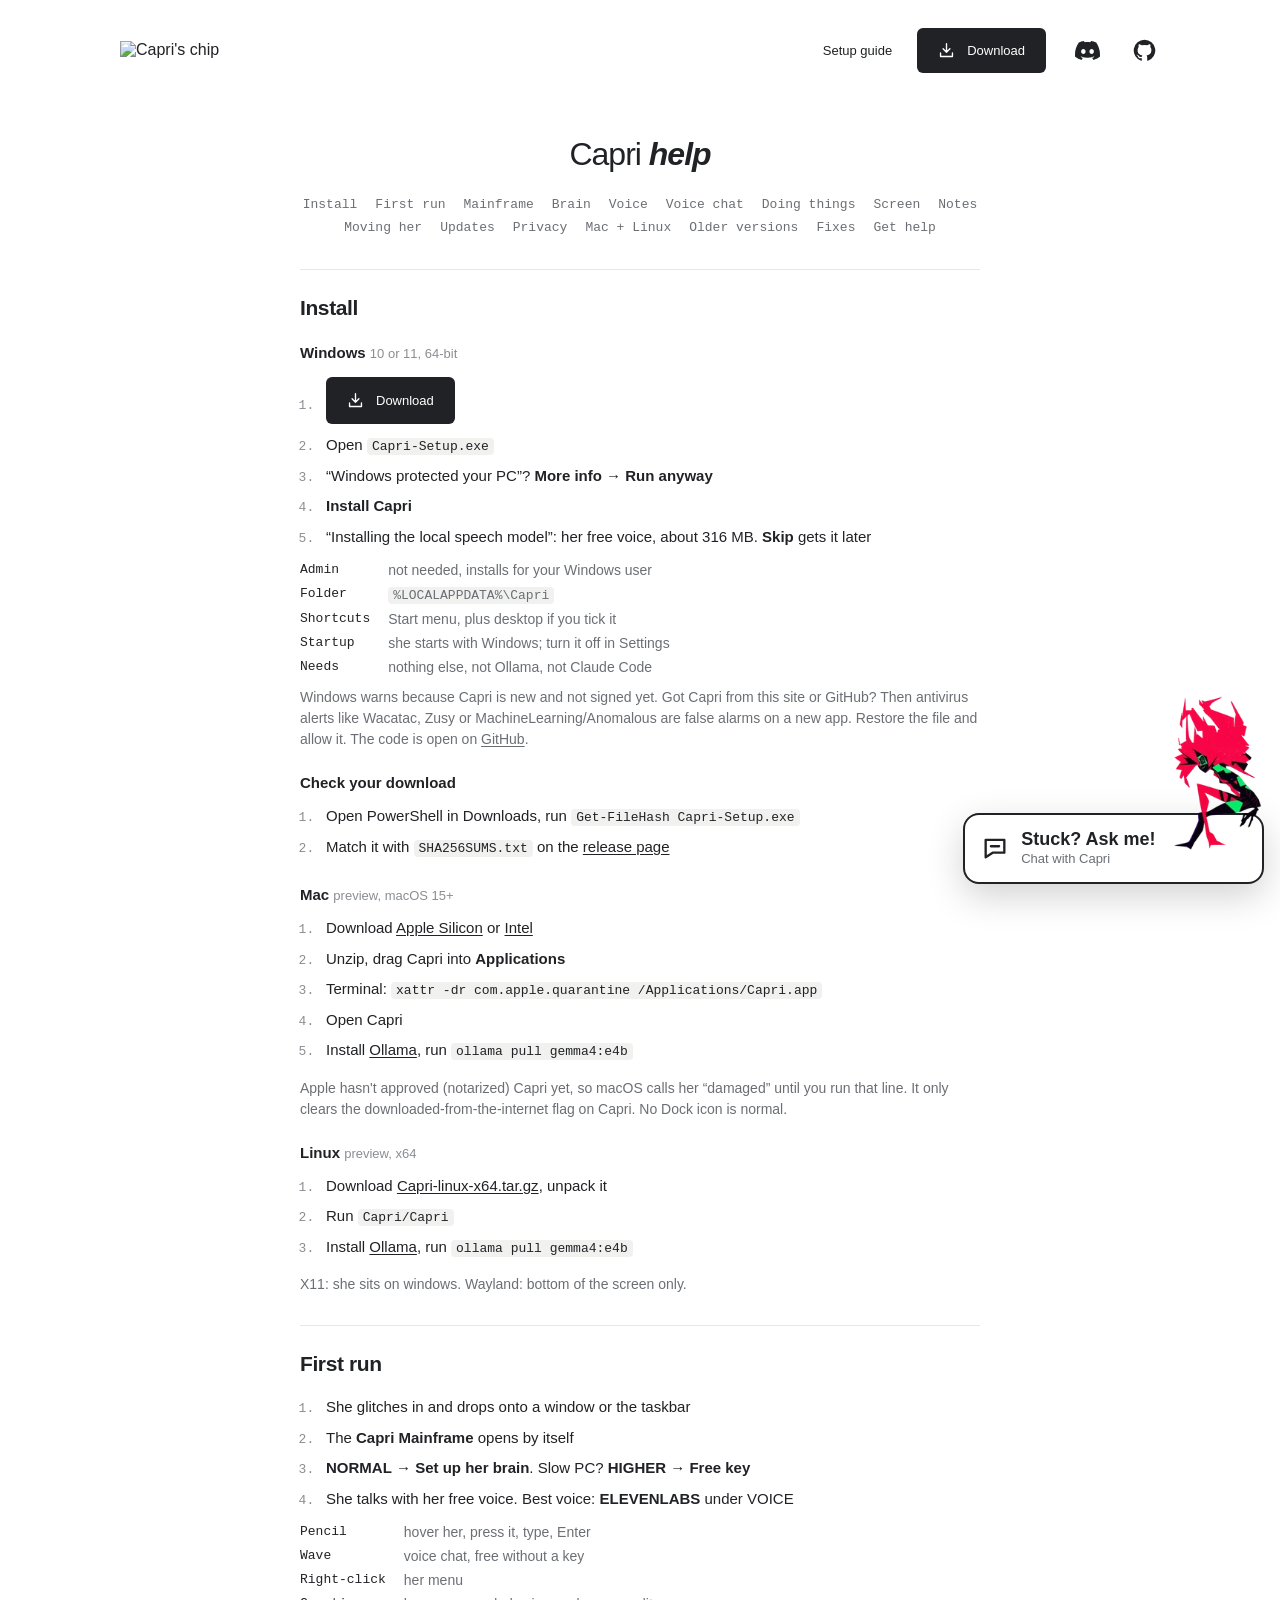
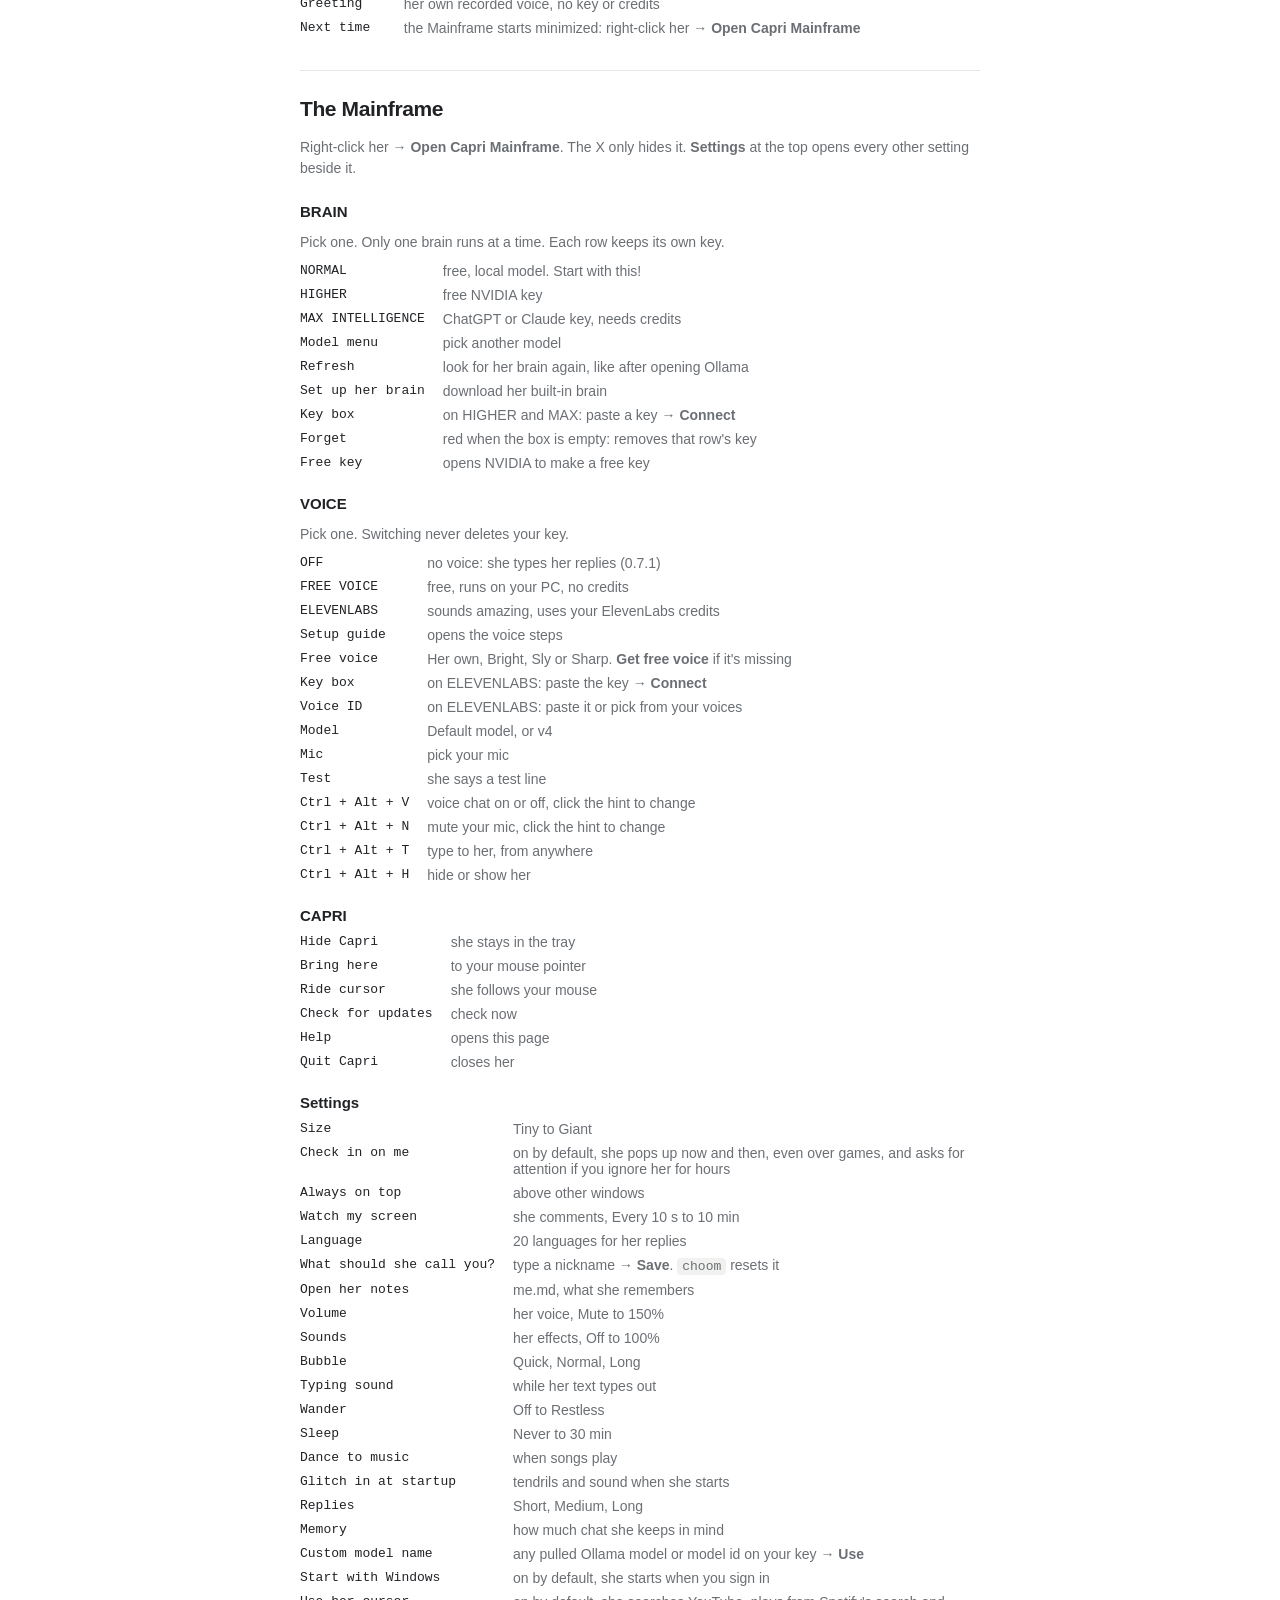
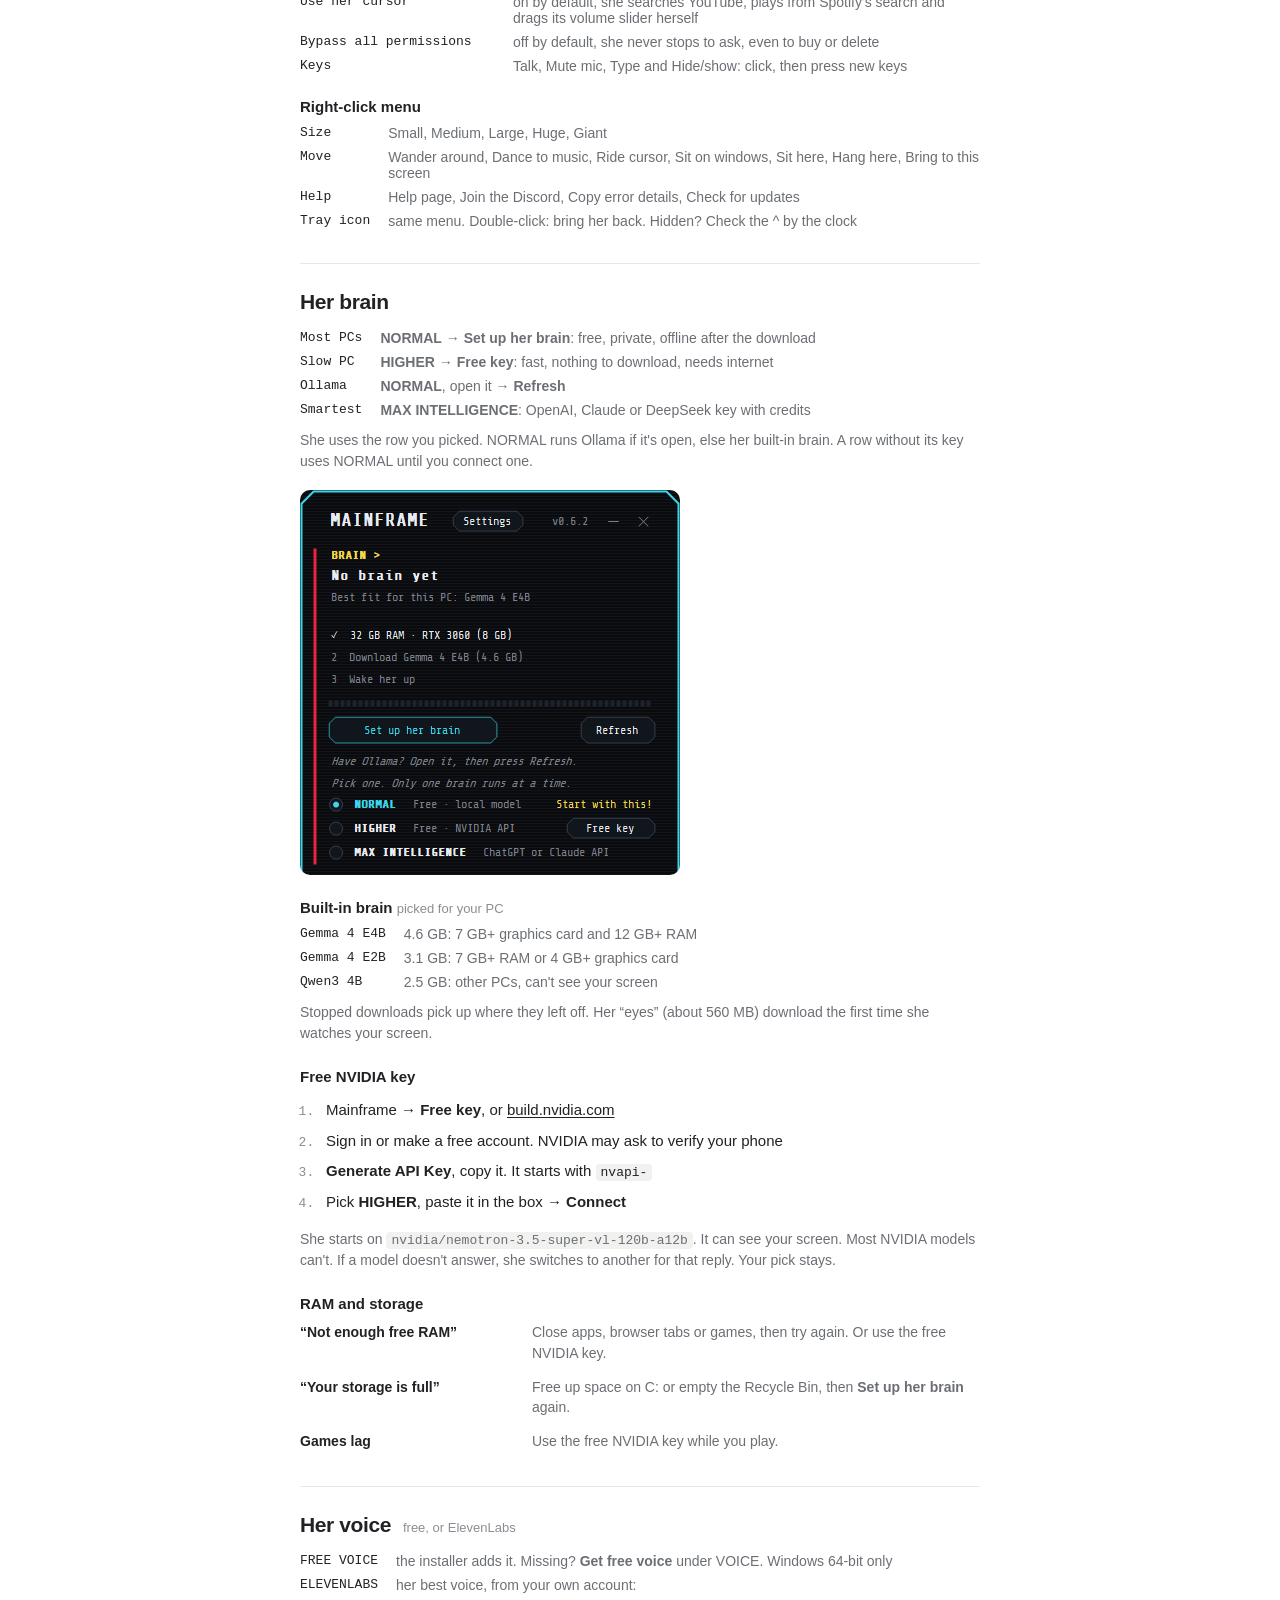
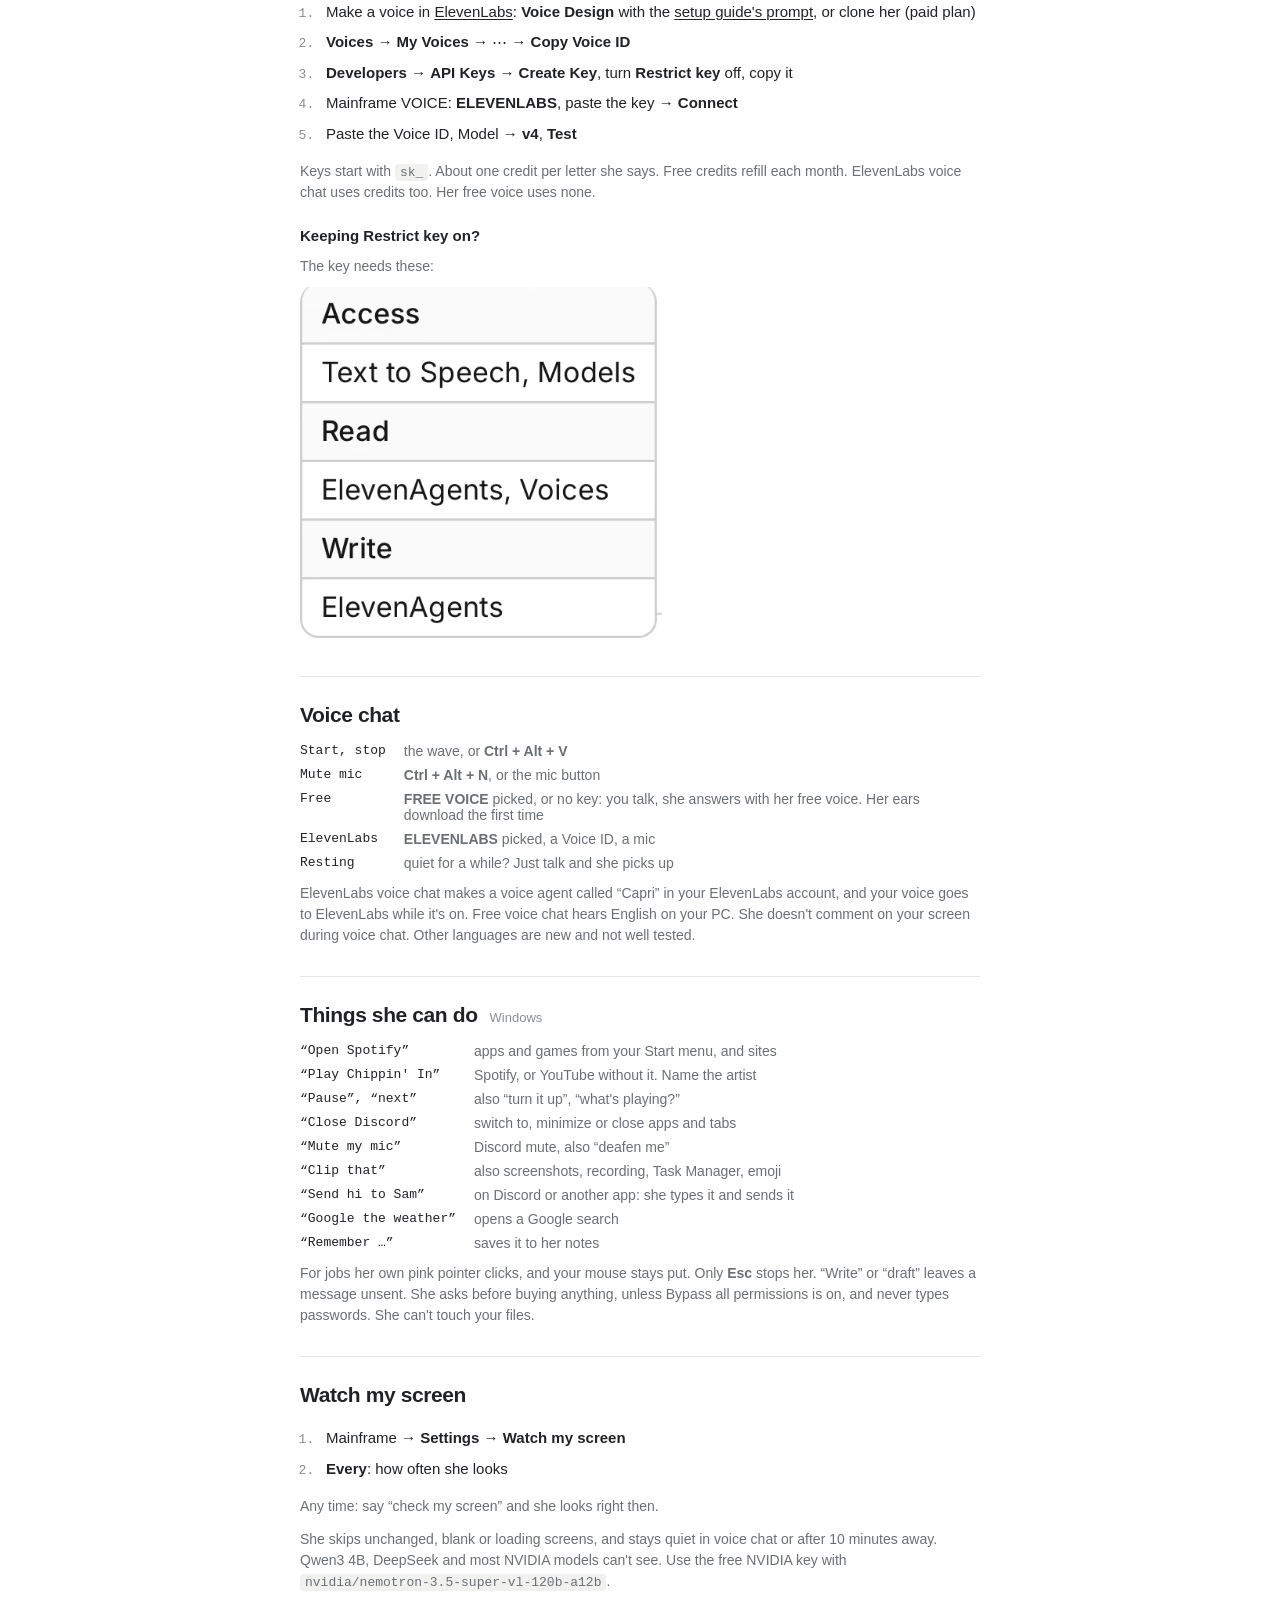
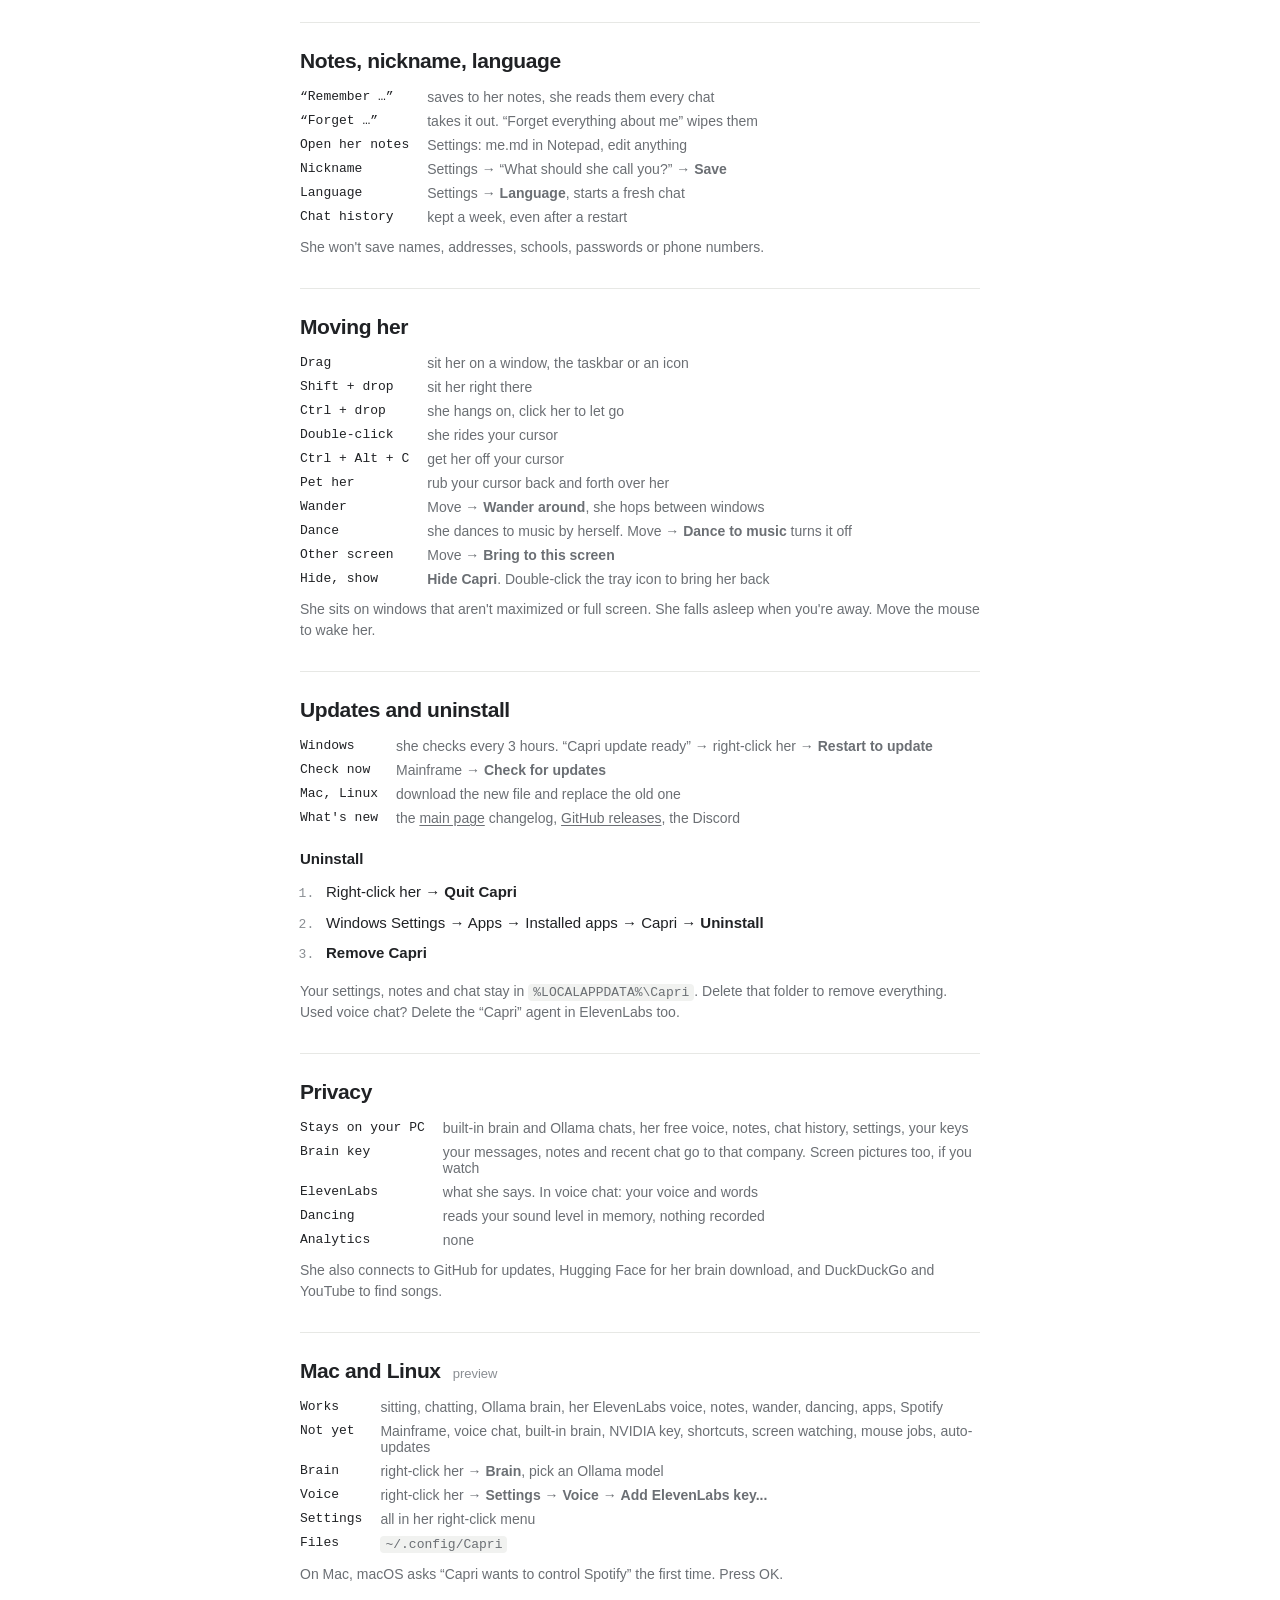
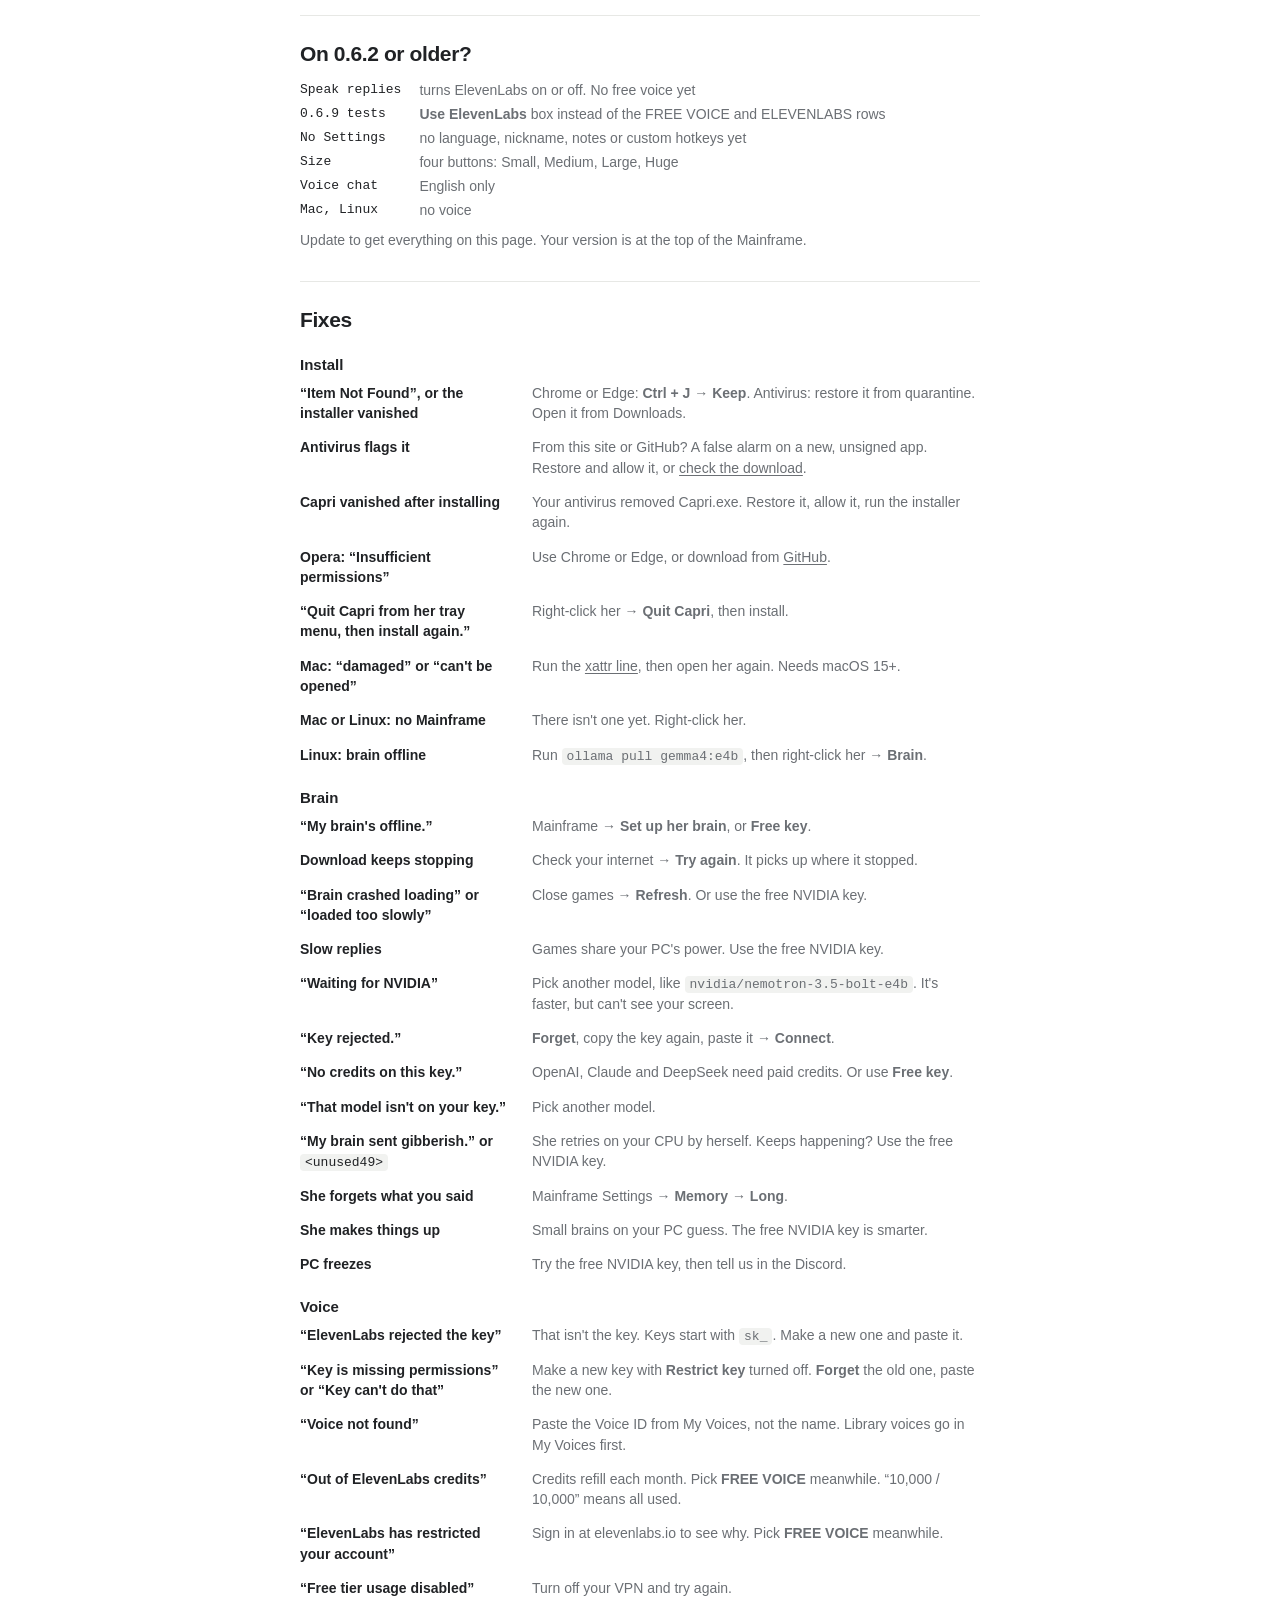
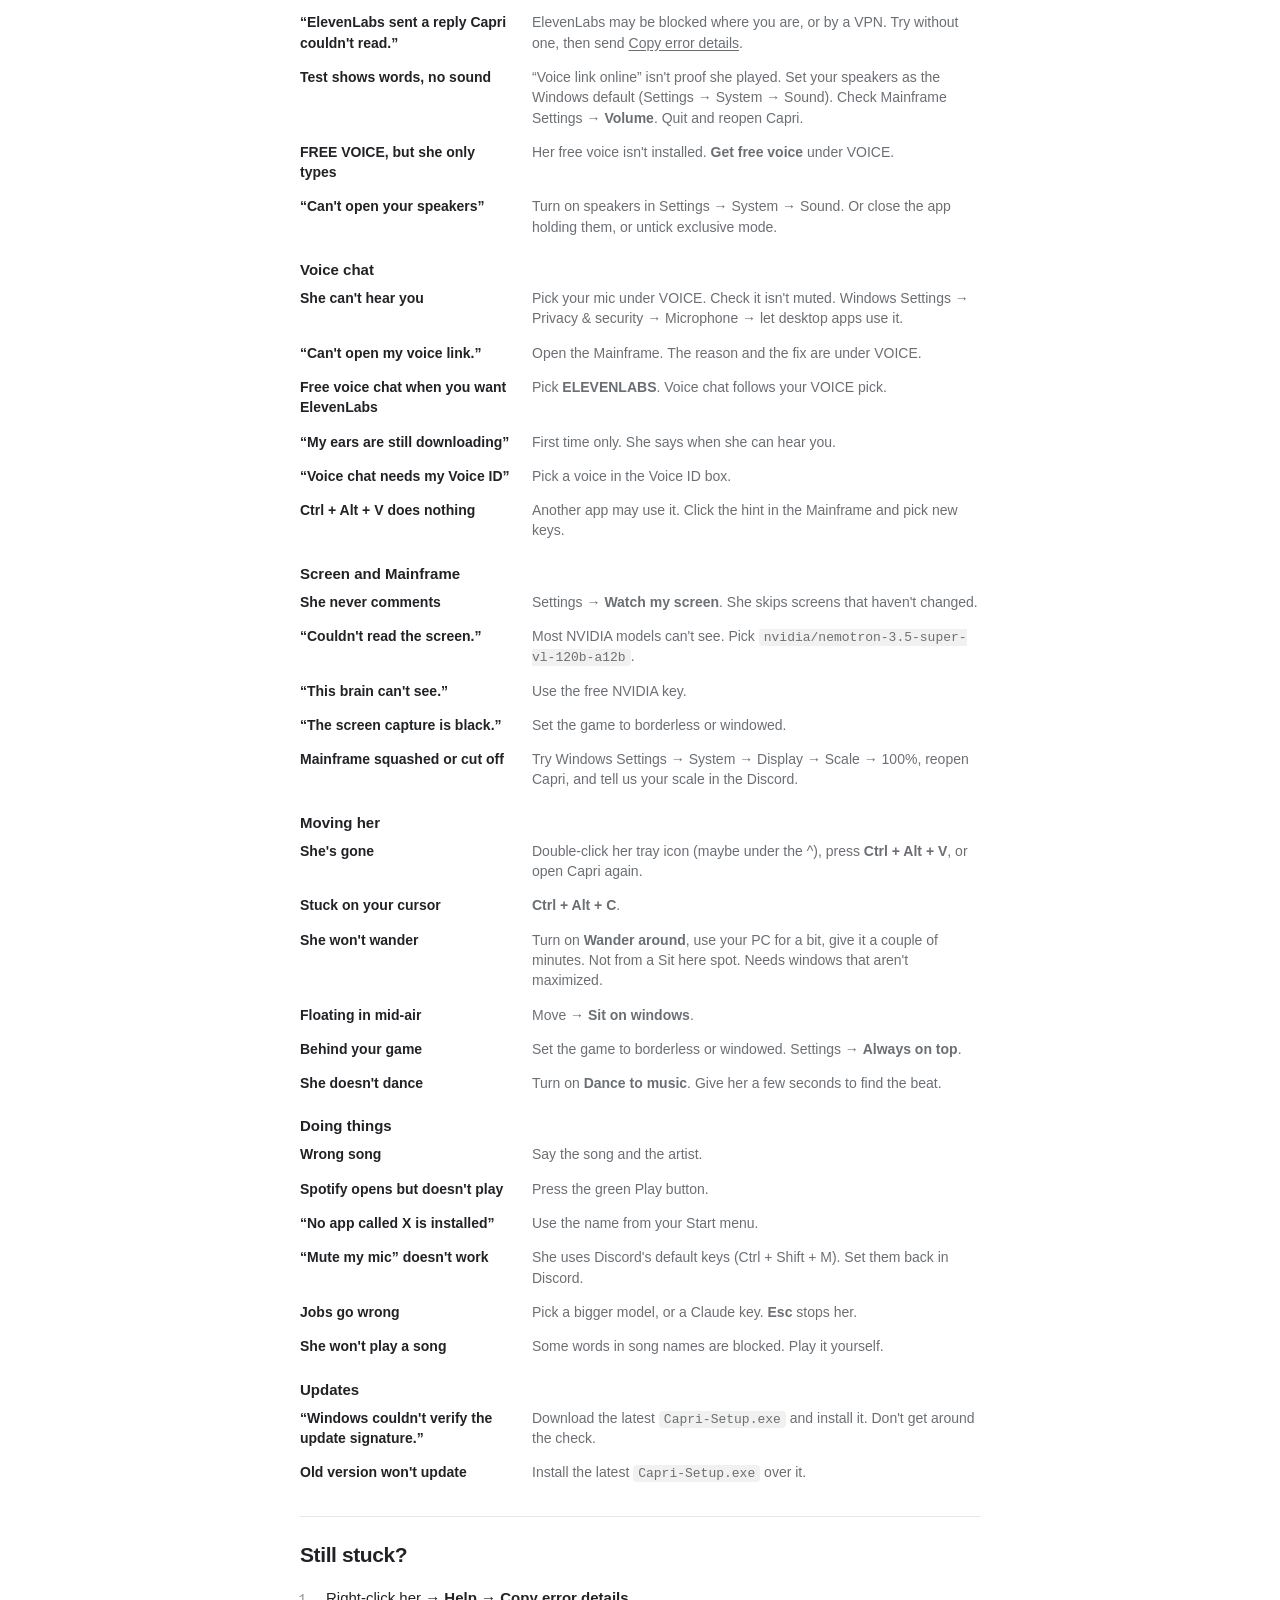
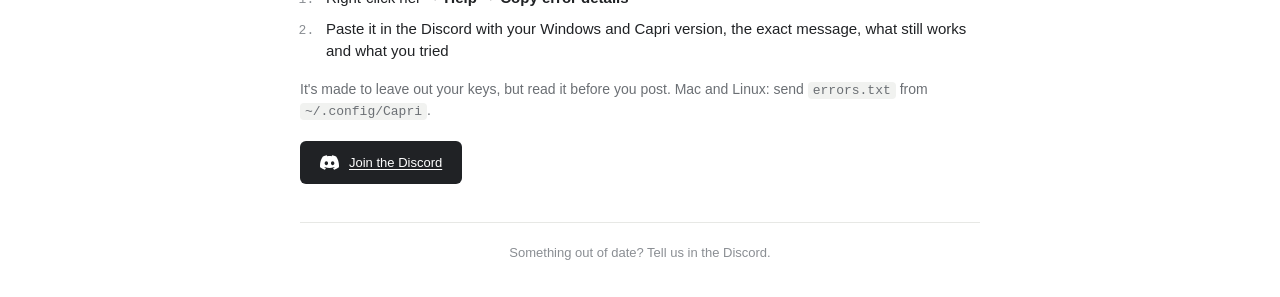
==== commit 6a3655cd: "site: 0.7.3 downloads, and the new switches and keys in the help Co-Authored-By: Claude Opus 5.5 <no" ====
--- a/help/index.html
+++ b/help/index.html
@@ -7,9 +7,9 @@
   <meta name="description" content="Capri help: install, the Mainframe, her brain, her voice, voice chat, settings and fixes.">
   <title>Capri help</title>
   <link rel="icon" type="image/x-icon" href="../assets/chip.ico">
-  <link rel="stylesheet" href="../style.css?v=0.7.1">
+  <link rel="stylesheet" href="../style.css?v=0.7.3">
   <script src="../guide.js" defer></script>
-  <script src="../helper.js?v=0.7.1" defer></script>
+  <script src="../helper.js?v=0.7.3" defer></script>
 </head>
 <body>
   <div class="page">
@@ -17,7 +17,7 @@
       <a href="../" aria-label="Capri home"><img class="chip" src="../assets/chip.png" alt="Capri's chip" width="72" height="50"></a>
       <div class="links">
         <a class="guide-link" href="../setup/" aria-label="Setup guide"><span class="guide-long">Setup guide</span><span class="guide-short">Guide</span></a>
-        <a class="download" href="https://github.com/lachydotmcg/capri-desktop/releases/download/v0.7.1/Capri-Setup.exe" data-api="https://capri-reactions.lachydotmcg.workers.dev/download"><svg viewBox="0 0 20 20" aria-hidden="true"><path d="M10 2v10m-4-4 4 4 4-4M3 13v4h14v-4"/></svg><span>Download</span></a>
+        <a class="download" href="https://github.com/lachydotmcg/capri-desktop/releases/download/v0.7.3/Capri-Setup.exe" data-api="https://capri-reactions.lachydotmcg.workers.dev/download"><svg viewBox="0 0 20 20" aria-hidden="true"><path d="M10 2v10m-4-4 4 4 4-4M3 13v4h14v-4"/></svg><span>Download</span></a>
         <a class="discord" href="https://discord.gg/F4fDHfGtFk" target="_blank" rel="noopener noreferrer" aria-label="Discord"><svg viewBox="0 0 24 24" aria-hidden="true"><path id="discord-mark" d="M20.317 4.3698a19.7913 19.7913 0 00-4.8851-1.5152.0741.0741 0 00-.0785.0371c-.211.3753-.4447.8648-.6083 1.2495-1.8447-.2762-3.68-.2762-5.4868 0-.1636-.3933-.4058-.8742-.6177-1.2495a.077.077 0 00-.0785-.037 19.7363 19.7363 0 00-4.8852 1.515.0699.0699 0 00-.0321.0277C.5334 9.0458-.319 13.5799.0992 18.0578a.0824.0824 0 00.0312.0561c2.0528 1.5076 4.0413 2.4228 5.9929 3.0294a.0777.0777 0 00.0842-.0276c.4616-.6304.8731-1.2952 1.226-1.9942a.076.076 0 00-.0416-.1057c-.6528-.2476-1.2743-.5495-1.8722-.8923a.077.077 0 01-.0076-.1277c.1258-.0943.2517-.1923.3718-.2914a.0743.0743 0 01.0776-.0105c3.9278 1.7933 8.18 1.7933 12.0614 0a.0739.0739 0 01.0785.0095c.1202.099.246.1981.3728.2924a.077.077 0 01-.0066.1276 12.2986 12.2986 0 01-1.873.8914.0766.0766 0 00-.0407.1067c.3604.698.7719 1.3628 1.225 1.9932a.076.076 0 00.0842.0286c1.961-.6067 3.9495-1.5219 6.0023-3.0294a.077.077 0 00.0313-.0552c.5004-5.177-.8382-9.6739-3.5485-13.6604a.061.061 0 00-.0312-.0286zM8.02 15.3312c-1.1825 0-2.1569-1.0857-2.1569-2.419 0-1.3332.9555-2.4189 2.157-2.4189 1.2108 0 2.1757 1.0952 2.1568 2.419 0 1.3332-.9555 2.4189-2.1569 2.4189zm7.9748 0c-1.1825 0-2.1569-1.0857-2.1569-2.419 0-1.3332.9554-2.4189 2.1569-2.4189 1.2108 0 2.1757 1.0952 2.1568 2.419 0 1.3332-.946 2.4189-2.1568 2.4189Z"/></svg></a>
         <a class="github" href="https://github.com/lachydotmcg/capri-desktop" target="_blank" rel="noopener noreferrer" aria-label="GitHub"><svg viewBox="0 0 24 24" aria-hidden="true"><path d="M12 .75a11.25 11.25 0 0 0-3.56 21.92c.56.1.77-.24.77-.54v-2.1c-3.13.68-3.79-1.33-3.79-1.33-.51-1.3-1.25-1.65-1.25-1.65-1.02-.7.08-.69.08-.69 1.13.08 1.72 1.16 1.72 1.16 1 1.72 2.62 1.22 3.26.93.1-.73.39-1.22.71-1.5-2.5-.29-5.13-1.25-5.13-5.57 0-1.23.44-2.23 1.16-3.02-.12-.28-.5-1.43.11-2.98 0 0 .95-.3 3.1 1.15a10.83 10.83 0 0 1 5.64 0c2.15-1.45 3.1-1.15 3.1-1.15.61 1.55.23 2.7.11 2.98.72.79 1.16 1.79 1.16 3.02 0 4.33-2.64 5.28-5.15 5.56.4.35.76 1.03.76 2.08v3.11c0 .3.2.65.78.54A11.25 11.25 0 0 0 12 .75Z"/></svg></a>
       </div>
@@ -30,7 +30,7 @@
         <h2>Install</h2>
         <h3>Windows <small>10 or 11, 64-bit</small></h3>
         <ol class="moves">
-          <li><a class="download inline" href="https://github.com/lachydotmcg/capri-desktop/releases/download/v0.7.1/Capri-Setup.exe" data-api="https://capri-reactions.lachydotmcg.workers.dev/download"><svg viewBox="0 0 20 20" aria-hidden="true"><path d="M10 2v10m-4-4 4 4 4-4M3 13v4h14v-4"/></svg><span>Download</span></a></li>
+          <li><a class="download inline" href="https://github.com/lachydotmcg/capri-desktop/releases/download/v0.7.3/Capri-Setup.exe" data-api="https://capri-reactions.lachydotmcg.workers.dev/download"><svg viewBox="0 0 20 20" aria-hidden="true"><path d="M10 2v10m-4-4 4 4 4-4M3 13v4h14v-4"/></svg><span>Download</span></a></li>
           <li>Open <code>Capri-Setup.exe</code></li>
           <li>“Windows protected your PC”? <b>More info</b> → <b>Run anyway</b></li>
           <li><b>Install Capri</b></li>
@@ -40,7 +40,7 @@
           <dt>Admin</dt><dd>not needed, installs for your Windows user</dd>
           <dt>Folder</dt><dd><code>%LOCALAPPDATA%\Capri</code></dd>
           <dt>Shortcuts</dt><dd>Start menu, plus desktop if you tick it</dd>
-          <dt>Startup</dt><dd>she doesn't start with Windows</dd>
+          <dt>Startup</dt><dd>she starts with Windows; turn it off in Settings</dd>
           <dt>Needs</dt><dd>nothing else, not Ollama, not Claude Code</dd>
         </dl>
         <p class="note">Windows warns because Capri is new and not signed yet. Got Capri from this site or GitHub? Then antivirus alerts like Wacatac, Zusy or MachineLearning/Anomalous are false alarms on a new app. Restore the file and allow it. The code is open on <a href="https://github.com/lachydotmcg/capri-desktop" target="_blank" rel="noopener noreferrer">GitHub</a>.</p>
@@ -120,6 +120,8 @@
           <dt>Test</dt><dd>she says a test line</dd>
           <dt>Ctrl + Alt + V</dt><dd>voice chat on or off, click the hint to change</dd>
           <dt>Ctrl + Alt + N</dt><dd>mute your mic, click the hint to change</dd>
+          <dt>Ctrl + Alt + T</dt><dd>type to her, from anywhere</dd>
+          <dt>Ctrl + Alt + H</dt><dd>hide or show her</dd>
         </dl>
 
         <h3>CAPRI</h3>
@@ -135,7 +137,7 @@
         <h3 id="settings">Settings</h3>
         <dl class="keys">
           <dt>Size</dt><dd>Tiny to Giant</dd>
-          <dt>Pop in on me</dt><dd>she pops up now and then, even over games</dd>
+          <dt>Check in on me</dt><dd>on by default, she pops up now and then, even over games, and asks for attention if you ignore her for hours</dd>
           <dt>Always on top</dt><dd>above other windows</dd>
           <dt>Watch my screen</dt><dd>she comments, Every 10 s to 10 min</dd>
           <dt>Language</dt><dd>20 languages for her replies</dd>
@@ -152,6 +154,10 @@
           <dt>Replies</dt><dd>Short, Medium, Long</dd>
           <dt>Memory</dt><dd>how much chat she keeps in mind</dd>
           <dt>Custom model name</dt><dd>any pulled Ollama model or model id on your key → <b>Use</b></dd>
+          <dt>Start with Windows</dt><dd>on by default, she starts when you sign in</dd>
+          <dt>Use her cursor</dt><dd>on by default, she searches YouTube, plays from Spotify's search and drags its volume slider herself</dd>
+          <dt>Bypass all permissions</dt><dd>off by default, she never stops to ask, even to buy or delete</dd>
+          <dt>Keys</dt><dd>Talk, Mute mic, Type and Hide/show: click, then press new keys</dd>
         </dl>
 
         <h3 id="menu">Right-click menu</h3>
@@ -243,7 +249,7 @@
           <dt>“Google the weather”</dt><dd>opens a Google search</dd>
           <dt>“Remember …”</dt><dd>saves it to her notes</dd>
         </dl>
-        <p class="note">For jobs her own pink pointer clicks, and your mouse stays put. Only <b>Esc</b> stops her. “Write” or “draft” leaves a message unsent. She asks before buying anything and never types passwords. She can't touch your files.</p>
+        <p class="note">For jobs her own pink pointer clicks, and your mouse stays put. Only <b>Esc</b> stops her. “Write” or “draft” leaves a message unsent. She asks before buying anything, unless Bypass all permissions is on, and never types passwords. She can't touch your files.</p>
       </section>
 
       <section id="screen" class="step">
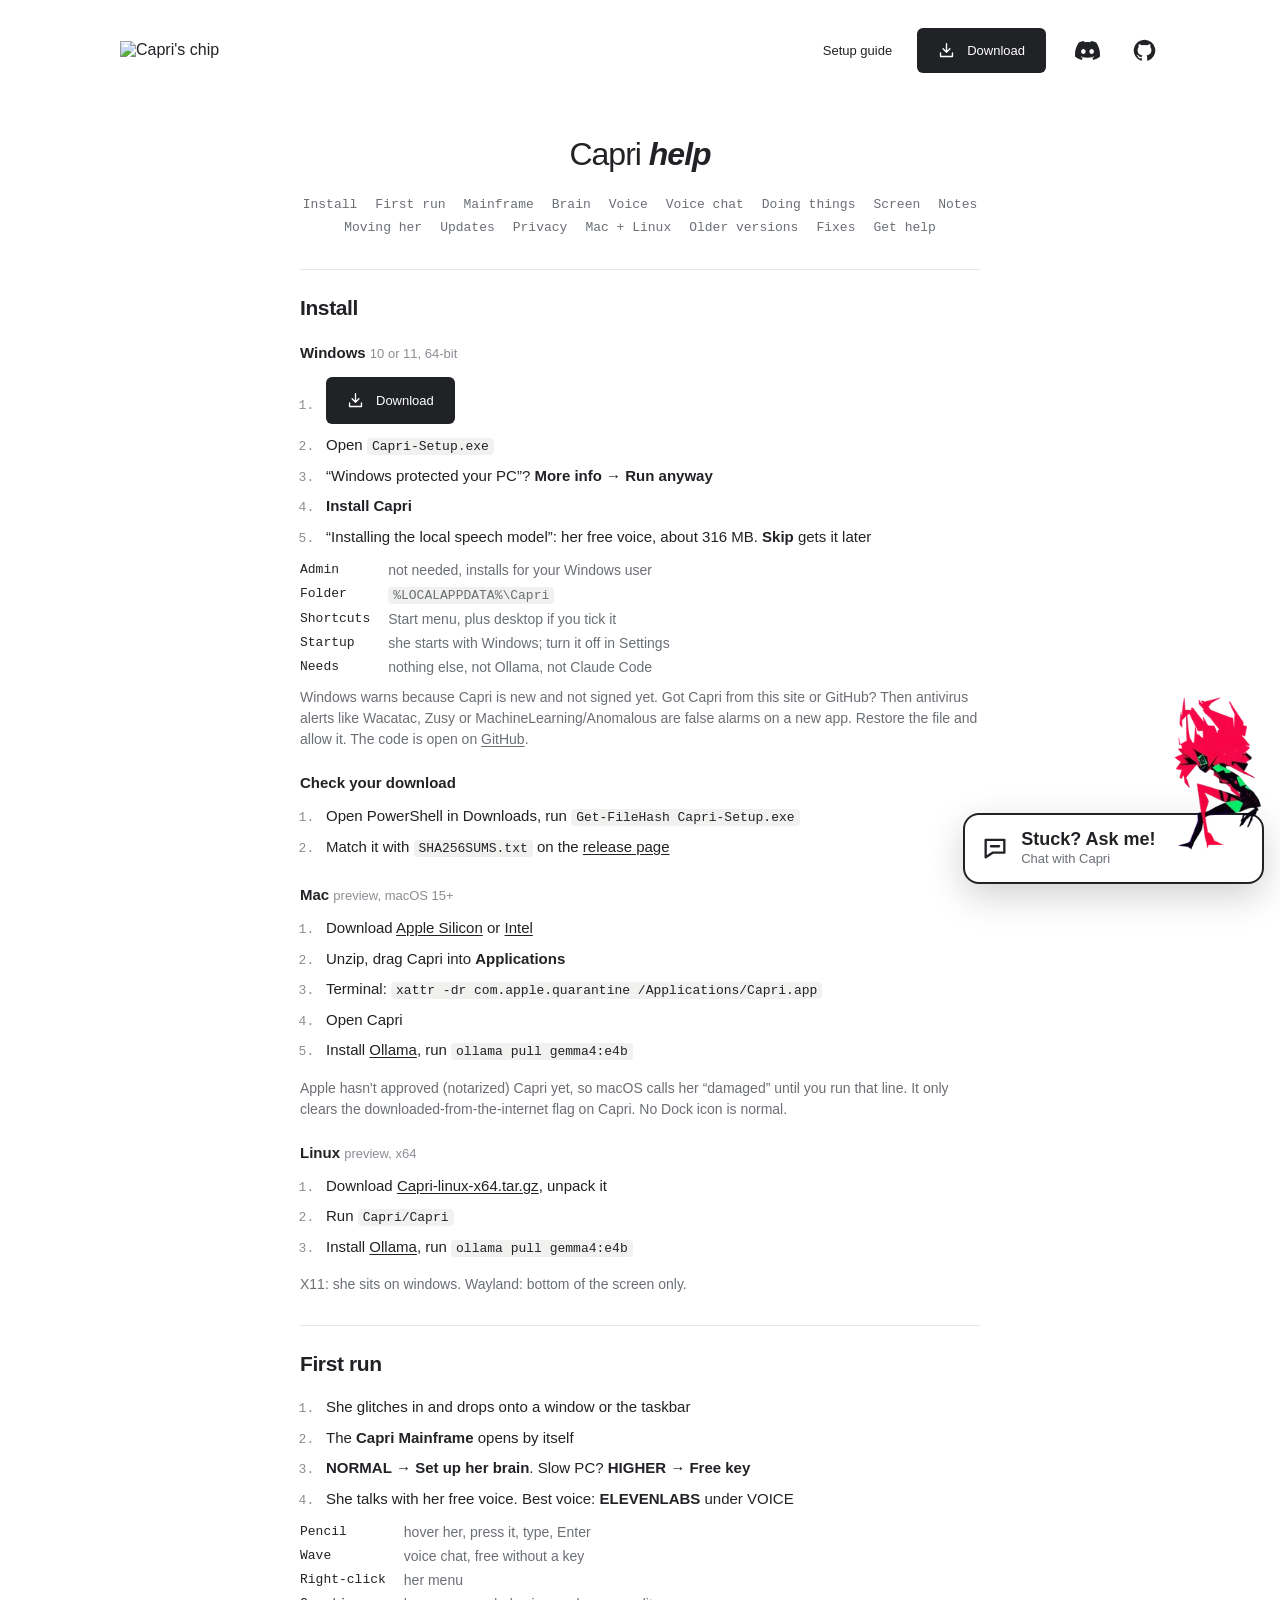
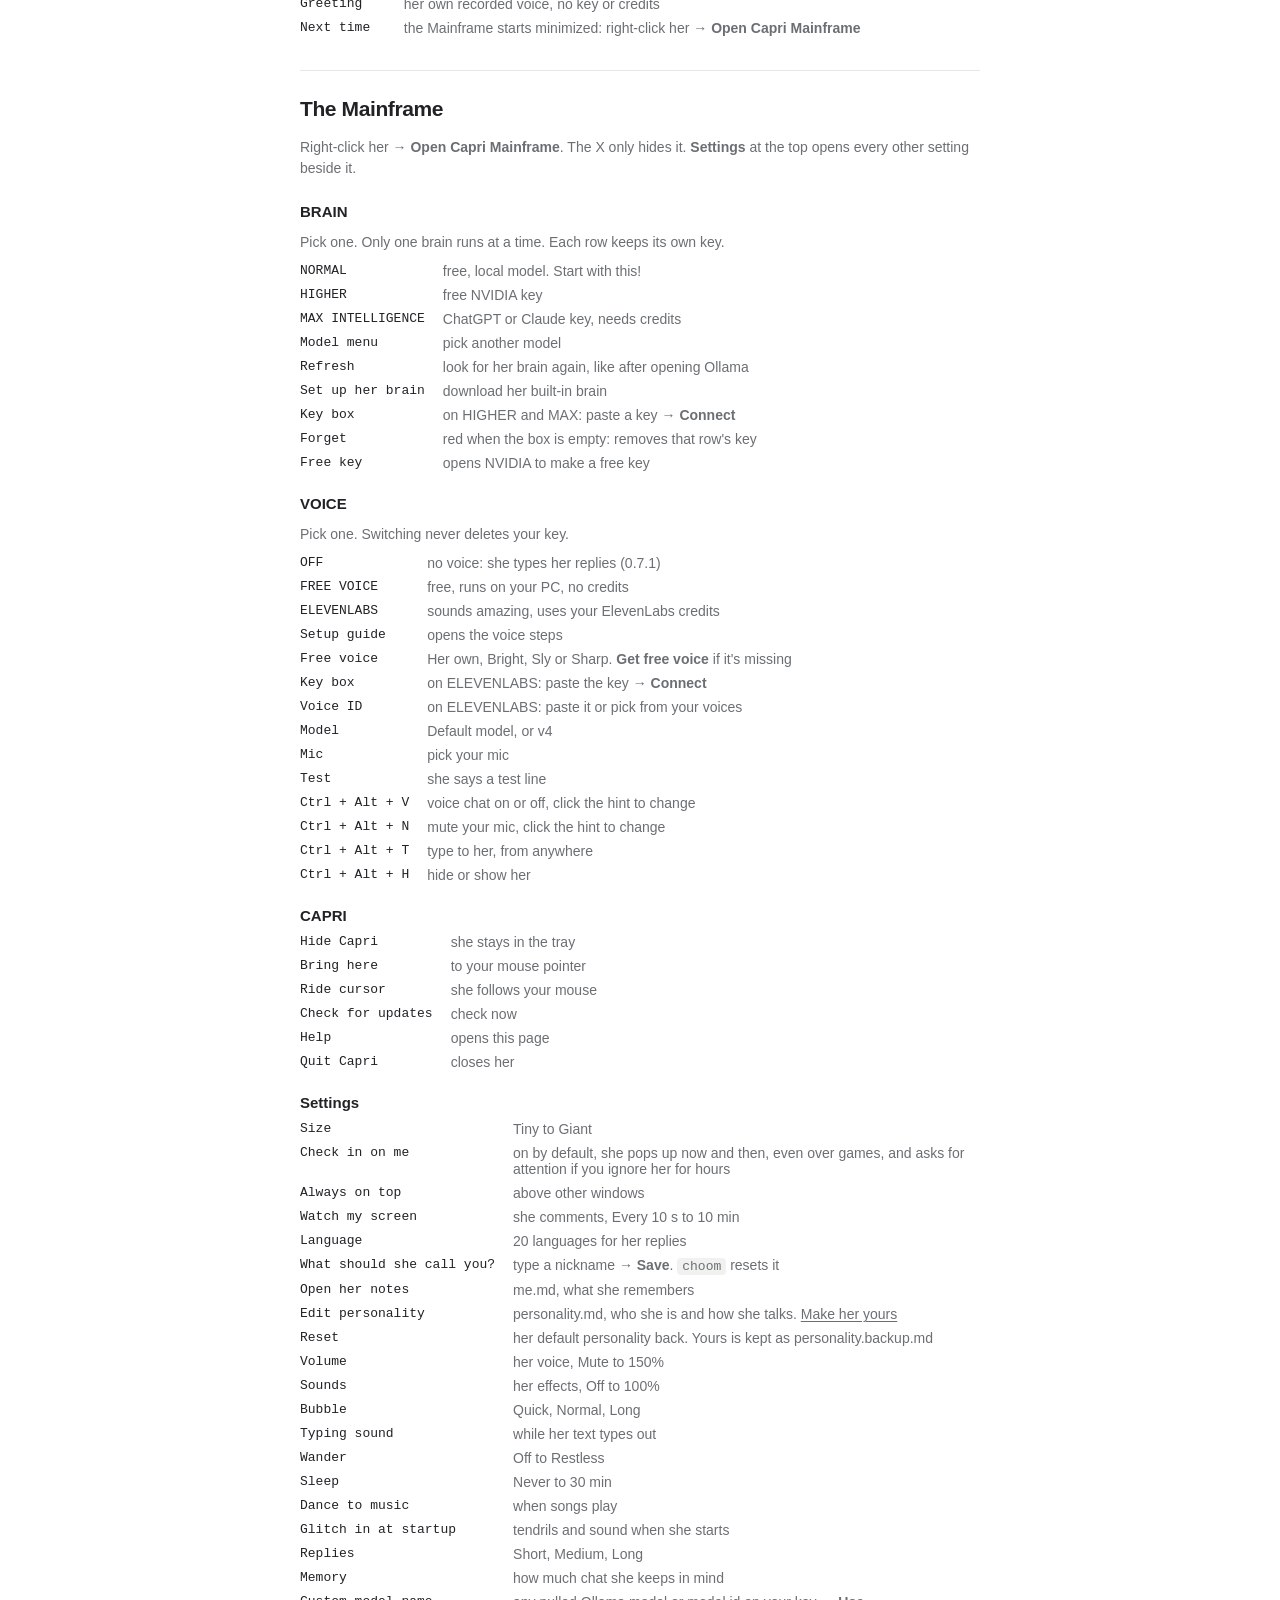
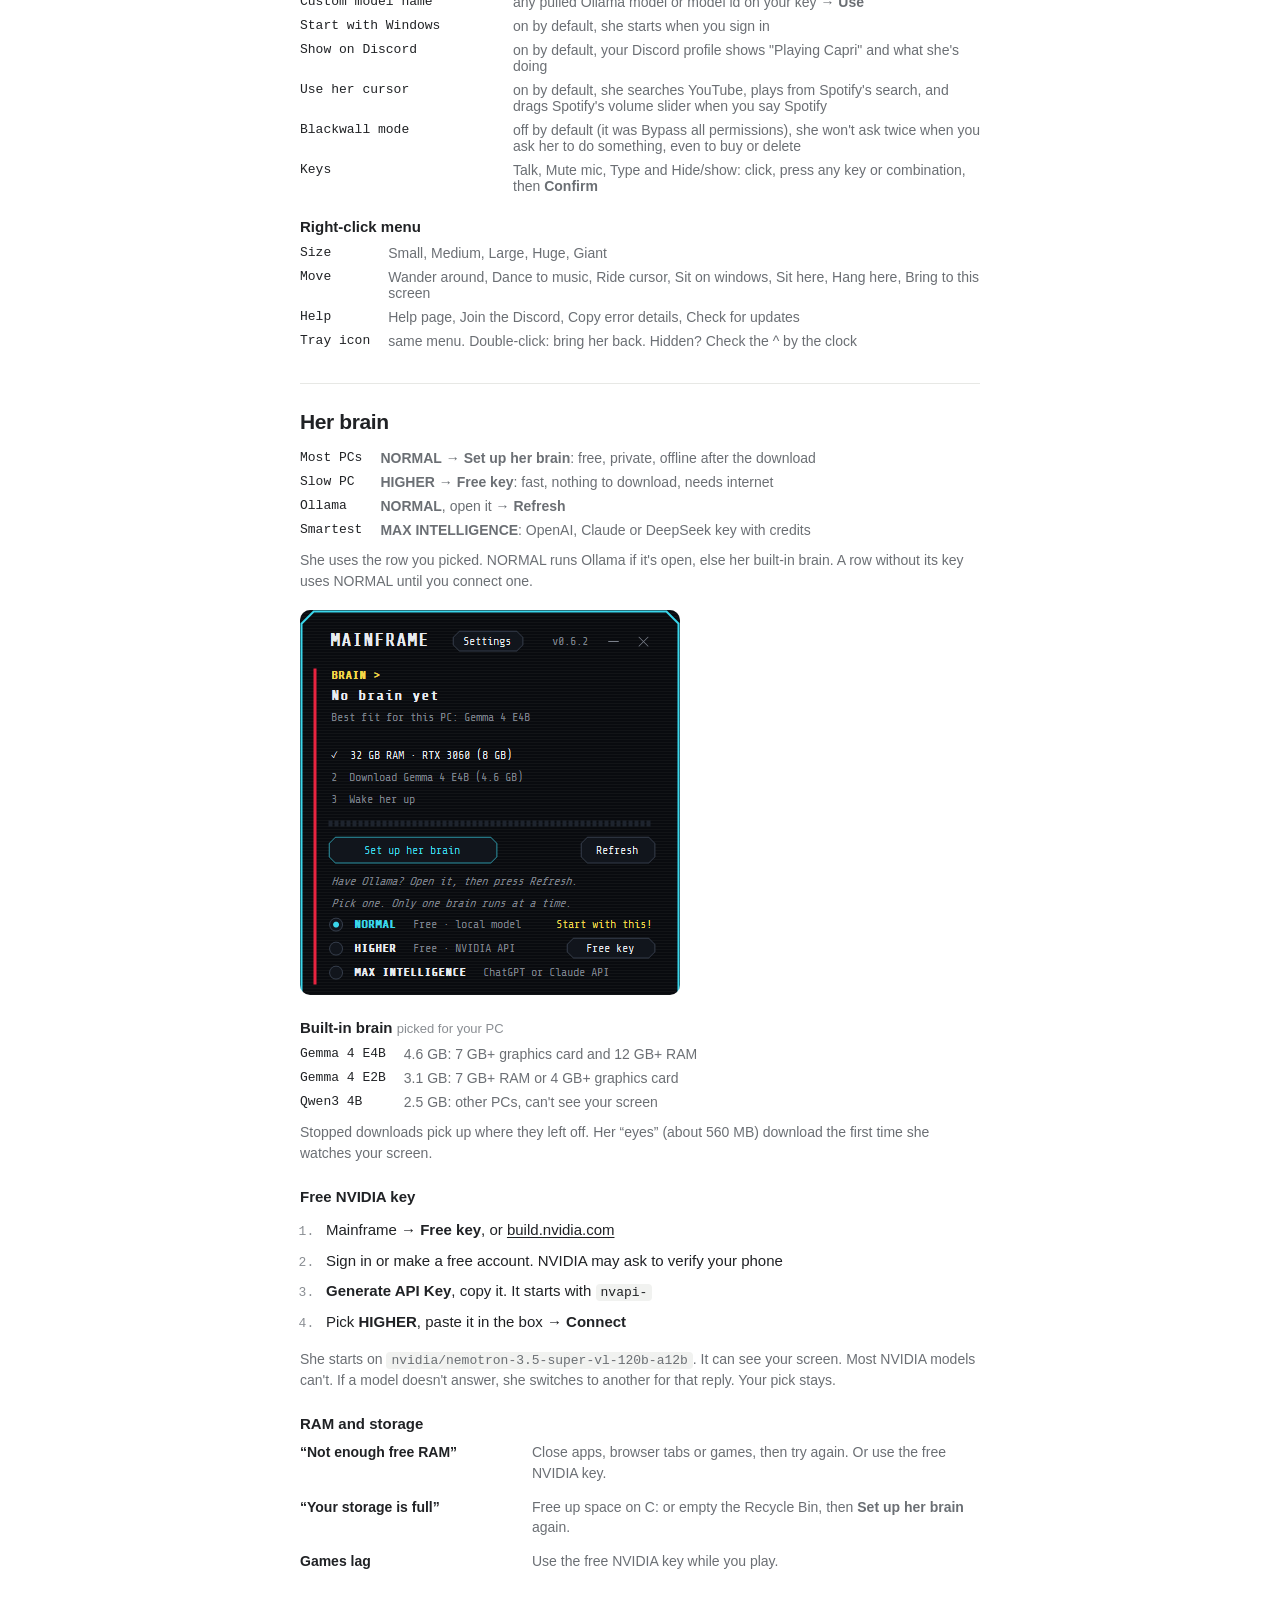
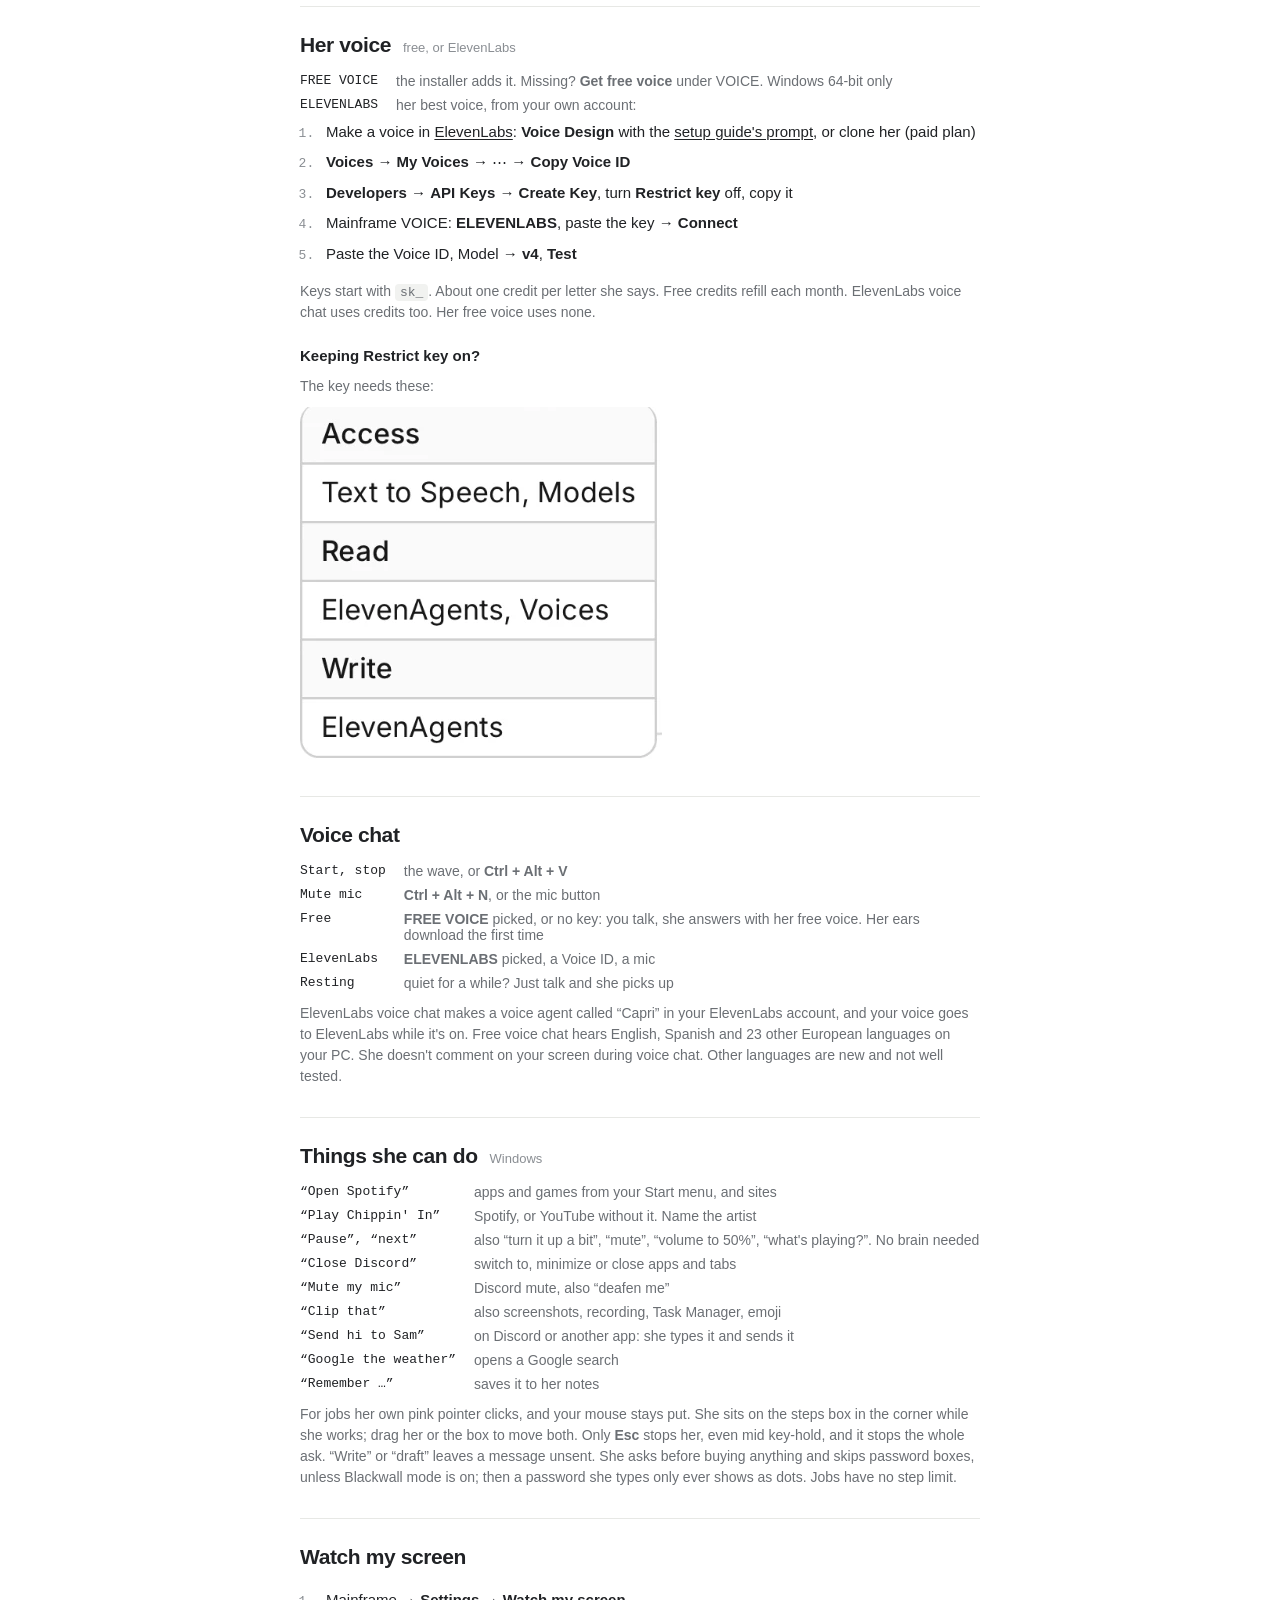
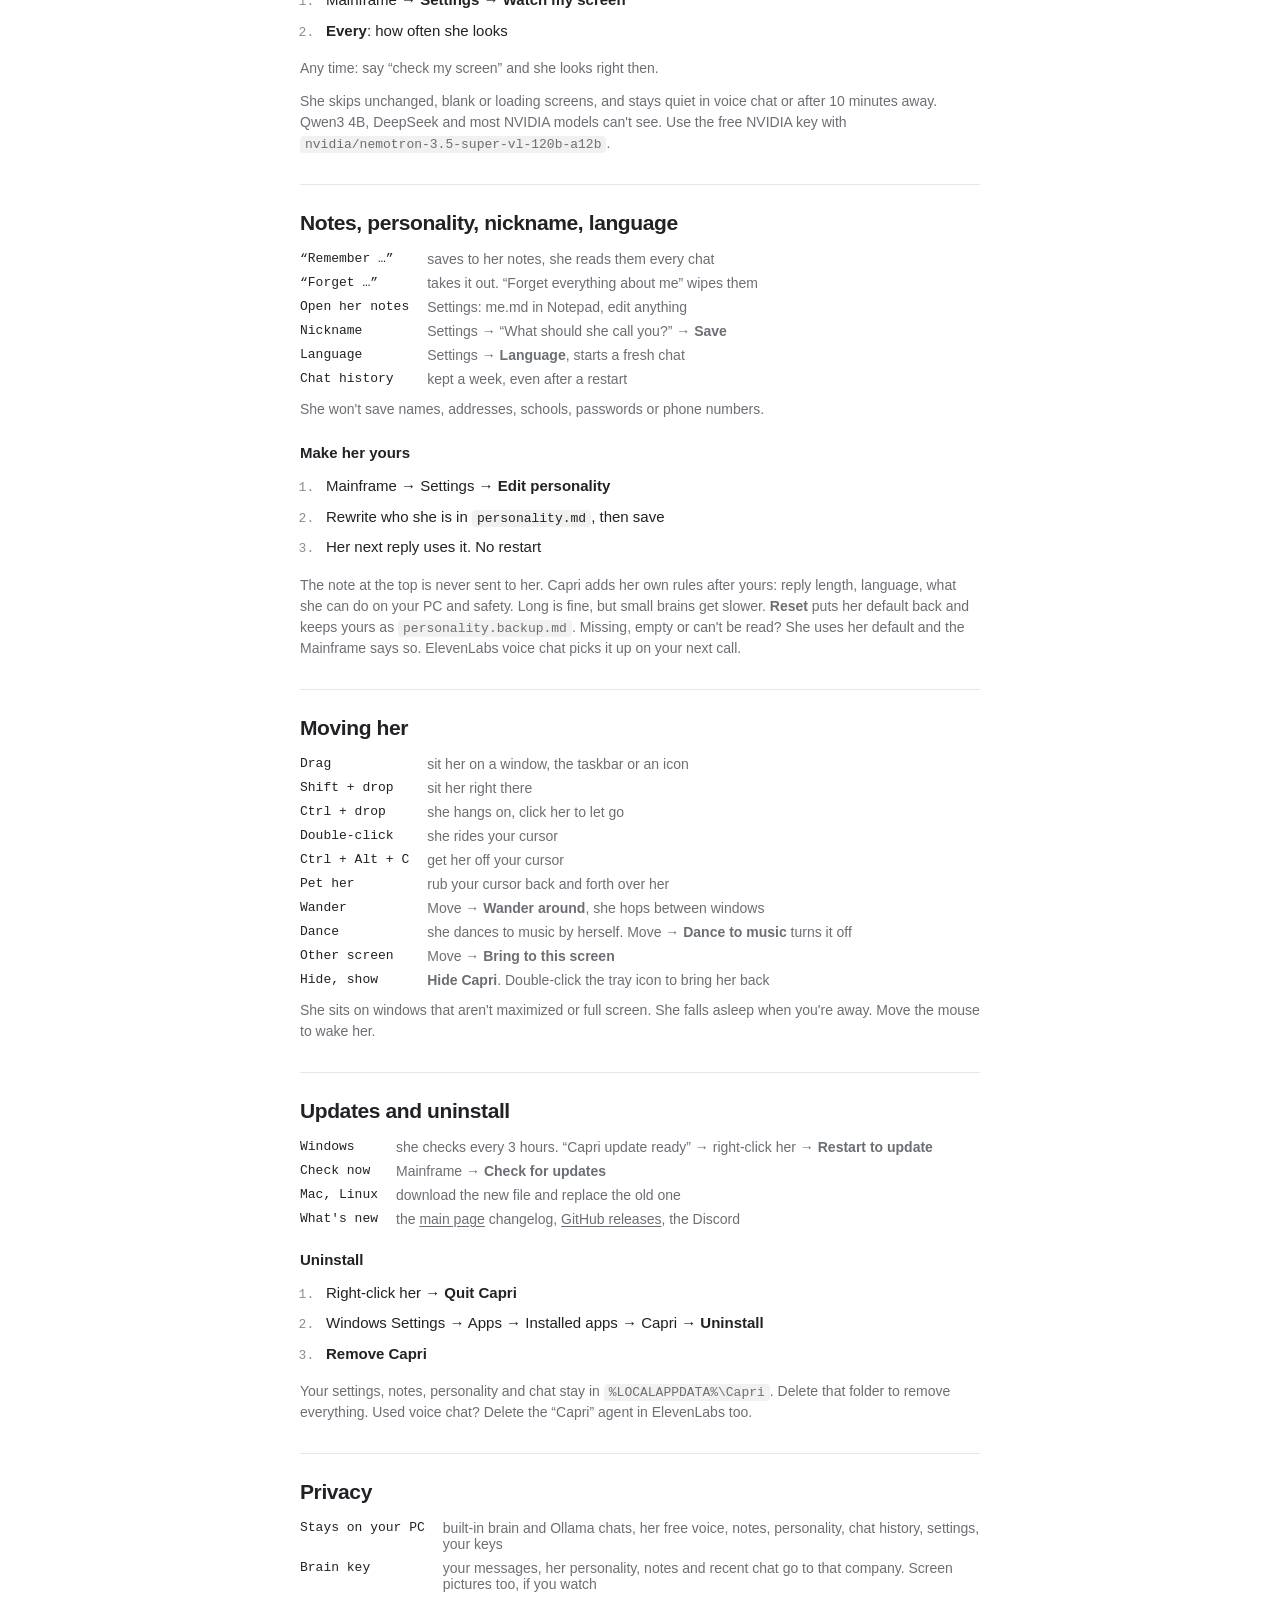
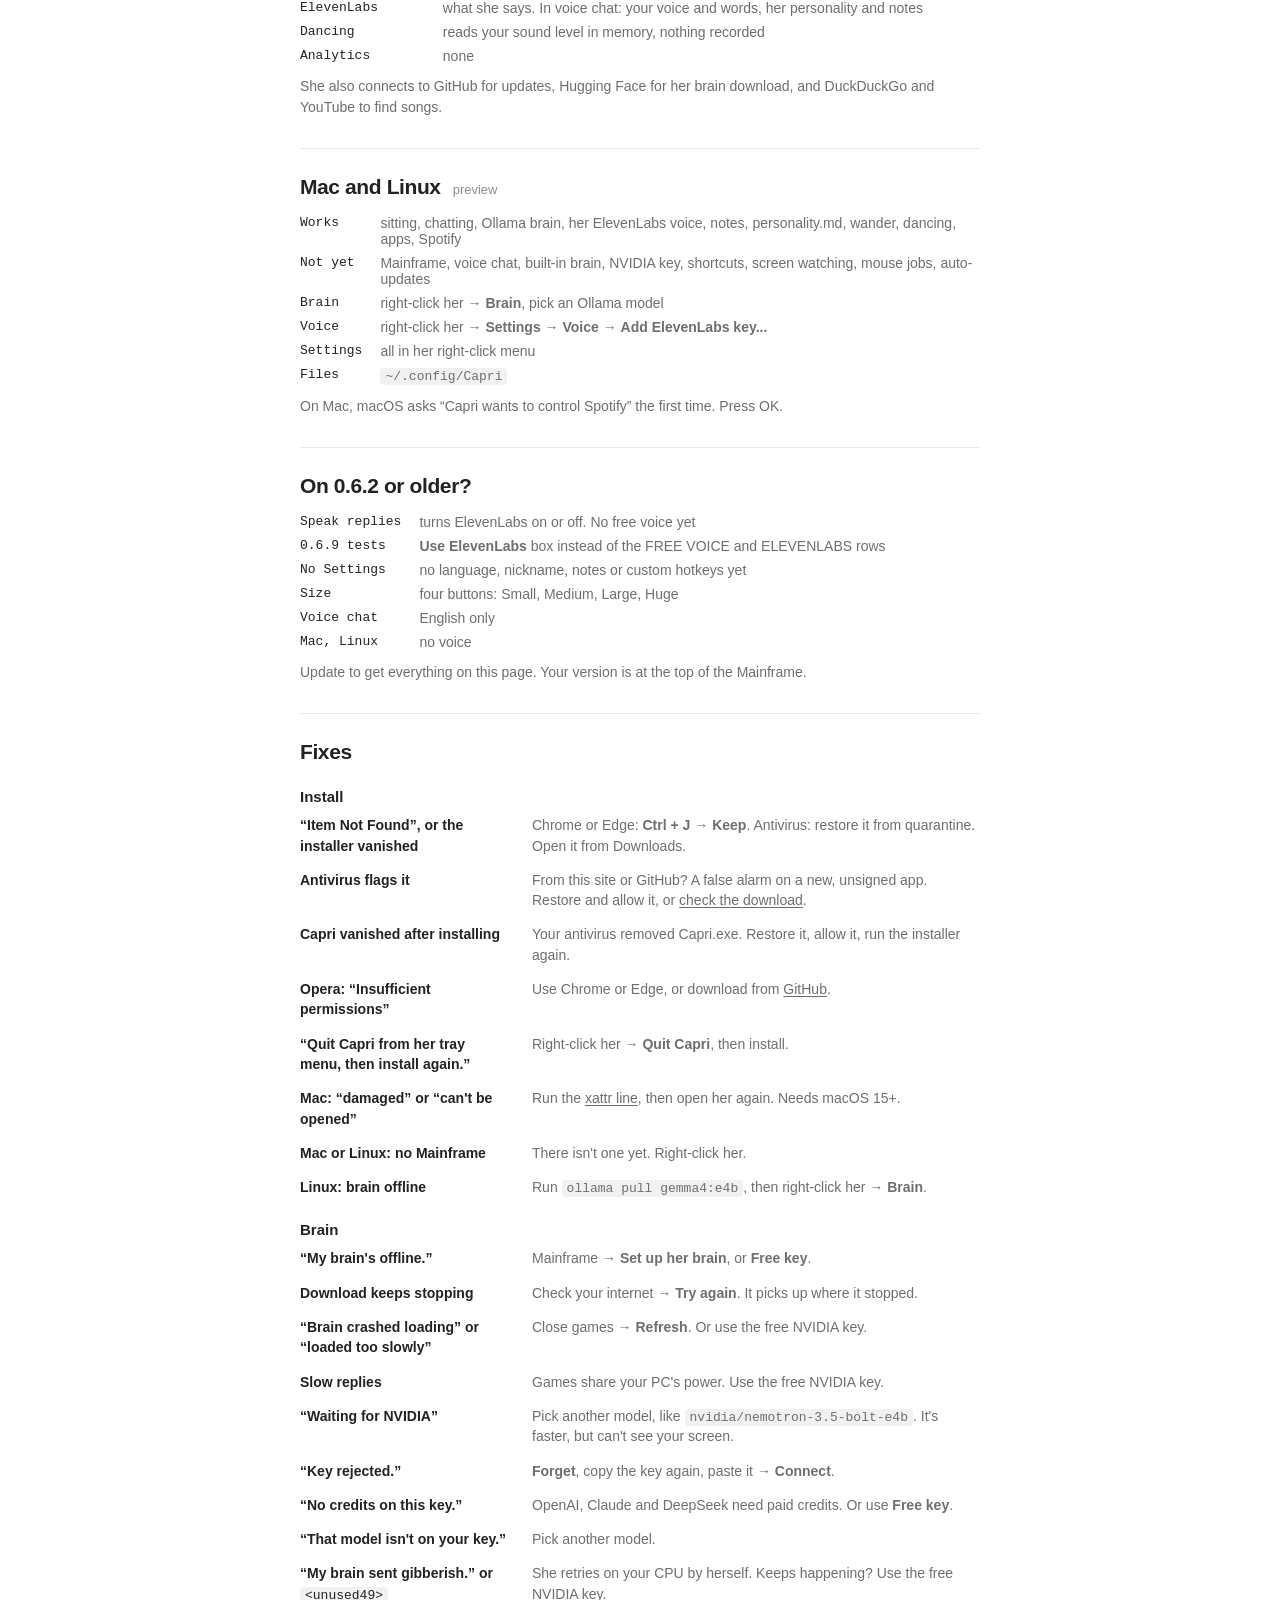
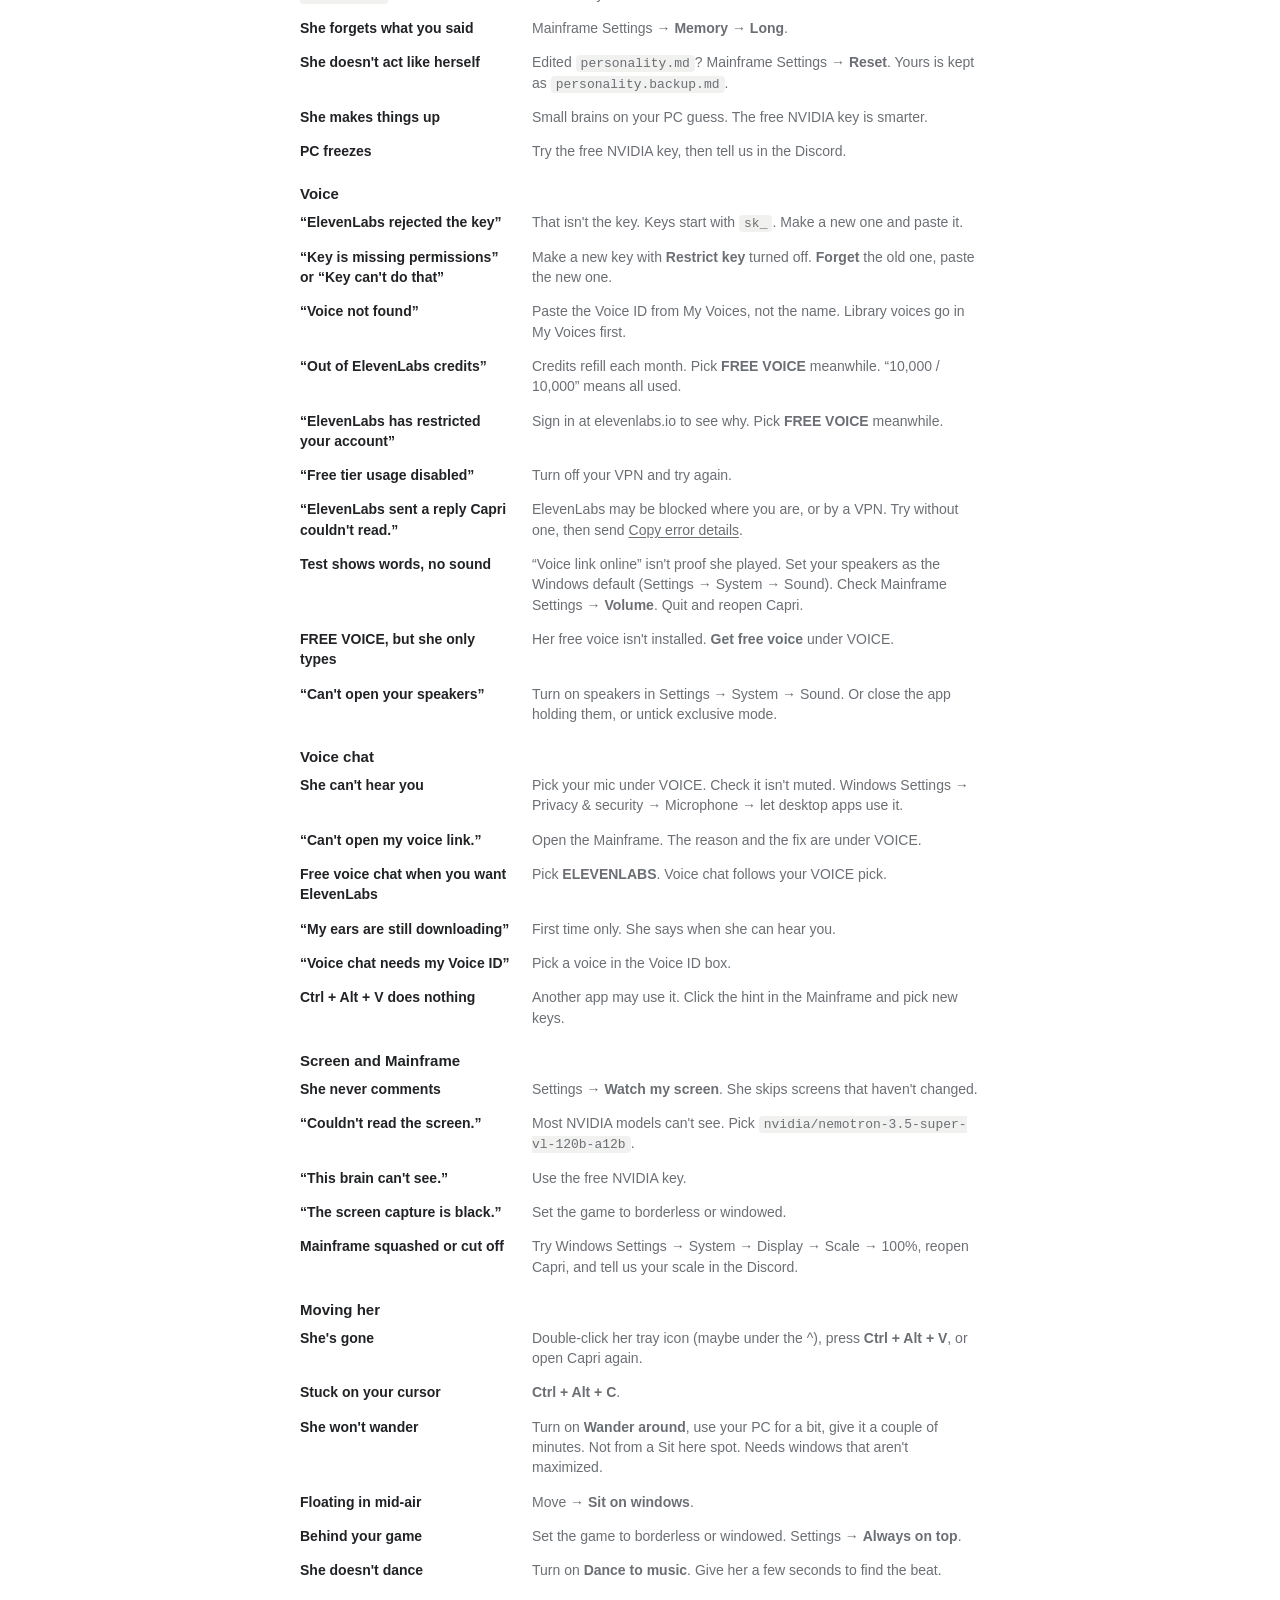
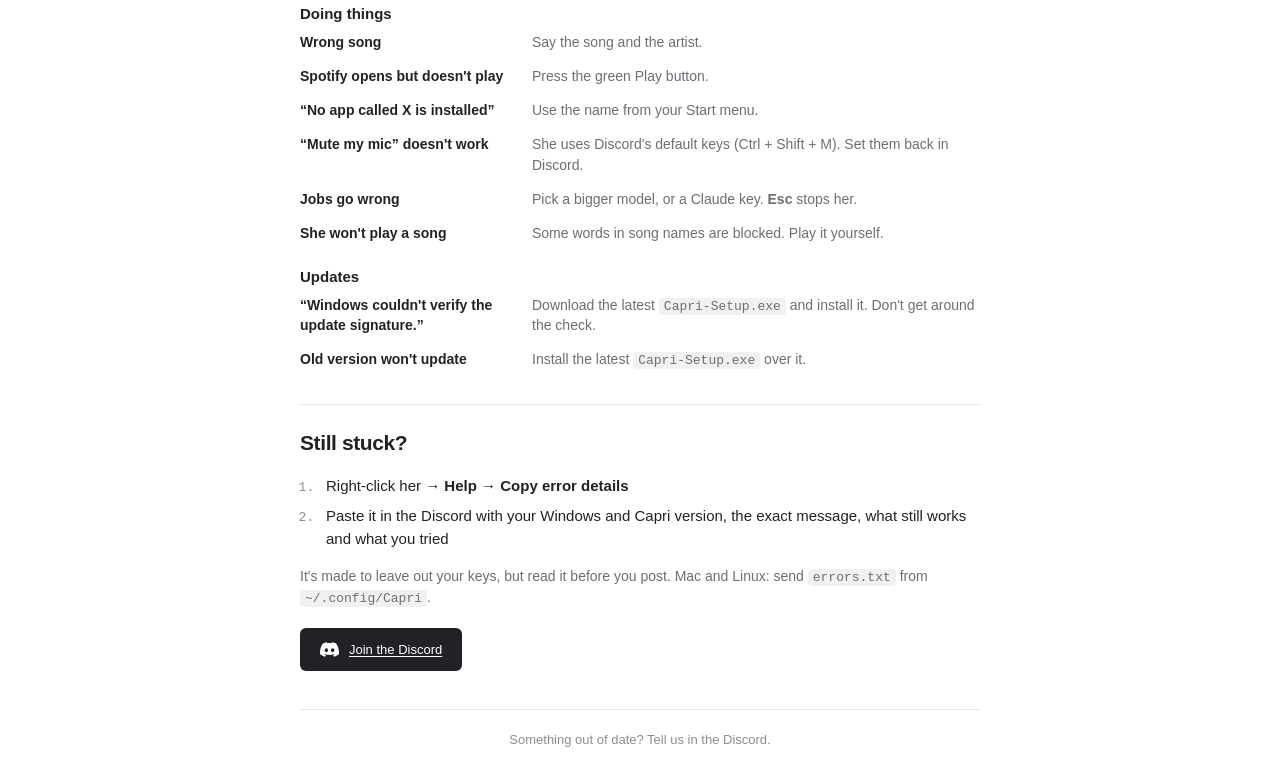
==== commit 2670103d: "site: 0.7.4 downloads, and Blackwall mode, any-key binds, personality.md, Discord status and the new" ====
--- a/help/index.html
+++ b/help/index.html
@@ -7,9 +7,9 @@
   <meta name="description" content="Capri help: install, the Mainframe, her brain, her voice, voice chat, settings and fixes.">
   <title>Capri help</title>
   <link rel="icon" type="image/x-icon" href="../assets/chip.ico">
-  <link rel="stylesheet" href="../style.css?v=0.7.3">
+  <link rel="stylesheet" href="../style.css?v=0.7.4">
   <script src="../guide.js" defer></script>
-  <script src="../helper.js?v=0.7.3" defer></script>
+  <script src="../helper.js?v=0.7.4" defer></script>
 </head>
 <body>
   <div class="page">
@@ -17,7 +17,7 @@
       <a href="../" aria-label="Capri home"><img class="chip" src="../assets/chip.png" alt="Capri's chip" width="72" height="50"></a>
       <div class="links">
         <a class="guide-link" href="../setup/" aria-label="Setup guide"><span class="guide-long">Setup guide</span><span class="guide-short">Guide</span></a>
-        <a class="download" href="https://github.com/lachydotmcg/capri-desktop/releases/download/v0.7.3/Capri-Setup.exe" data-api="https://capri-reactions.lachydotmcg.workers.dev/download"><svg viewBox="0 0 20 20" aria-hidden="true"><path d="M10 2v10m-4-4 4 4 4-4M3 13v4h14v-4"/></svg><span>Download</span></a>
+        <a class="download" href="https://github.com/lachydotmcg/capri-desktop/releases/download/v0.7.4/Capri-Setup.exe" data-api="https://capri-reactions.lachydotmcg.workers.dev/download"><svg viewBox="0 0 20 20" aria-hidden="true"><path d="M10 2v10m-4-4 4 4 4-4M3 13v4h14v-4"/></svg><span>Download</span></a>
         <a class="discord" href="https://discord.gg/F4fDHfGtFk" target="_blank" rel="noopener noreferrer" aria-label="Discord"><svg viewBox="0 0 24 24" aria-hidden="true"><path id="discord-mark" d="M20.317 4.3698a19.7913 19.7913 0 00-4.8851-1.5152.0741.0741 0 00-.0785.0371c-.211.3753-.4447.8648-.6083 1.2495-1.8447-.2762-3.68-.2762-5.4868 0-.1636-.3933-.4058-.8742-.6177-1.2495a.077.077 0 00-.0785-.037 19.7363 19.7363 0 00-4.8852 1.515.0699.0699 0 00-.0321.0277C.5334 9.0458-.319 13.5799.0992 18.0578a.0824.0824 0 00.0312.0561c2.0528 1.5076 4.0413 2.4228 5.9929 3.0294a.0777.0777 0 00.0842-.0276c.4616-.6304.8731-1.2952 1.226-1.9942a.076.076 0 00-.0416-.1057c-.6528-.2476-1.2743-.5495-1.8722-.8923a.077.077 0 01-.0076-.1277c.1258-.0943.2517-.1923.3718-.2914a.0743.0743 0 01.0776-.0105c3.9278 1.7933 8.18 1.7933 12.0614 0a.0739.0739 0 01.0785.0095c.1202.099.246.1981.3728.2924a.077.077 0 01-.0066.1276 12.2986 12.2986 0 01-1.873.8914.0766.0766 0 00-.0407.1067c.3604.698.7719 1.3628 1.225 1.9932a.076.076 0 00.0842.0286c1.961-.6067 3.9495-1.5219 6.0023-3.0294a.077.077 0 00.0313-.0552c.5004-5.177-.8382-9.6739-3.5485-13.6604a.061.061 0 00-.0312-.0286zM8.02 15.3312c-1.1825 0-2.1569-1.0857-2.1569-2.419 0-1.3332.9555-2.4189 2.157-2.4189 1.2108 0 2.1757 1.0952 2.1568 2.419 0 1.3332-.9555 2.4189-2.1569 2.4189zm7.9748 0c-1.1825 0-2.1569-1.0857-2.1569-2.419 0-1.3332.9554-2.4189 2.1569-2.4189 1.2108 0 2.1757 1.0952 2.1568 2.419 0 1.3332-.946 2.4189-2.1568 2.4189Z"/></svg></a>
         <a class="github" href="https://github.com/lachydotmcg/capri-desktop" target="_blank" rel="noopener noreferrer" aria-label="GitHub"><svg viewBox="0 0 24 24" aria-hidden="true"><path d="M12 .75a11.25 11.25 0 0 0-3.56 21.92c.56.1.77-.24.77-.54v-2.1c-3.13.68-3.79-1.33-3.79-1.33-.51-1.3-1.25-1.65-1.25-1.65-1.02-.7.08-.69.08-.69 1.13.08 1.72 1.16 1.72 1.16 1 1.72 2.62 1.22 3.26.93.1-.73.39-1.22.71-1.5-2.5-.29-5.13-1.25-5.13-5.57 0-1.23.44-2.23 1.16-3.02-.12-.28-.5-1.43.11-2.98 0 0 .95-.3 3.1 1.15a10.83 10.83 0 0 1 5.64 0c2.15-1.45 3.1-1.15 3.1-1.15.61 1.55.23 2.7.11 2.98.72.79 1.16 1.79 1.16 3.02 0 4.33-2.64 5.28-5.15 5.56.4.35.76 1.03.76 2.08v3.11c0 .3.2.65.78.54A11.25 11.25 0 0 0 12 .75Z"/></svg></a>
       </div>
@@ -30,7 +30,7 @@
         <h2>Install</h2>
         <h3>Windows <small>10 or 11, 64-bit</small></h3>
         <ol class="moves">
-          <li><a class="download inline" href="https://github.com/lachydotmcg/capri-desktop/releases/download/v0.7.3/Capri-Setup.exe" data-api="https://capri-reactions.lachydotmcg.workers.dev/download"><svg viewBox="0 0 20 20" aria-hidden="true"><path d="M10 2v10m-4-4 4 4 4-4M3 13v4h14v-4"/></svg><span>Download</span></a></li>
+          <li><a class="download inline" href="https://github.com/lachydotmcg/capri-desktop/releases/download/v0.7.4/Capri-Setup.exe" data-api="https://capri-reactions.lachydotmcg.workers.dev/download"><svg viewBox="0 0 20 20" aria-hidden="true"><path d="M10 2v10m-4-4 4 4 4-4M3 13v4h14v-4"/></svg><span>Download</span></a></li>
           <li>Open <code>Capri-Setup.exe</code></li>
           <li>“Windows protected your PC”? <b>More info</b> → <b>Run anyway</b></li>
           <li><b>Install Capri</b></li>
@@ -143,6 +143,8 @@
           <dt>Language</dt><dd>20 languages for her replies</dd>
           <dt>What should she call you?</dt><dd>type a nickname → <b>Save</b>. <code>choom</code> resets it</dd>
           <dt>Open her notes</dt><dd>me.md, what she remembers</dd>
+          <dt>Edit personality</dt><dd>personality.md, who she is and how she talks. <a href="#personality">Make her yours</a></dd>
+          <dt>Reset</dt><dd>her default personality back. Yours is kept as personality.backup.md</dd>
           <dt>Volume</dt><dd>her voice, Mute to 150%</dd>
           <dt>Sounds</dt><dd>her effects, Off to 100%</dd>
           <dt>Bubble</dt><dd>Quick, Normal, Long</dd>
@@ -155,9 +157,10 @@
           <dt>Memory</dt><dd>how much chat she keeps in mind</dd>
           <dt>Custom model name</dt><dd>any pulled Ollama model or model id on your key → <b>Use</b></dd>
           <dt>Start with Windows</dt><dd>on by default, she starts when you sign in</dd>
-          <dt>Use her cursor</dt><dd>on by default, she searches YouTube, plays from Spotify's search and drags its volume slider herself</dd>
-          <dt>Bypass all permissions</dt><dd>off by default, she never stops to ask, even to buy or delete</dd>
-          <dt>Keys</dt><dd>Talk, Mute mic, Type and Hide/show: click, then press new keys</dd>
+          <dt>Show on Discord</dt><dd>on by default, your Discord profile shows "Playing Capri" and what she's doing</dd>
+          <dt>Use her cursor</dt><dd>on by default, she searches YouTube, plays from Spotify's search, and drags Spotify's volume slider when you say Spotify</dd>
+          <dt>Blackwall mode</dt><dd>off by default (it was Bypass all permissions), she won't ask twice when you ask her to do something, even to buy or delete</dd>
+          <dt>Keys</dt><dd>Talk, Mute mic, Type and Hide/show: click, press any key or combination, then <b>Confirm</b></dd>
         </dl>
 
         <h3 id="menu">Right-click menu</h3>
@@ -233,7 +236,7 @@
           <dt>ElevenLabs</dt><dd><b>ELEVENLABS</b> picked, a Voice ID, a mic</dd>
           <dt>Resting</dt><dd>quiet for a while? Just talk and she picks up</dd>
         </dl>
-        <p class="note">ElevenLabs voice chat makes a voice agent called “Capri” in your ElevenLabs account, and your voice goes to ElevenLabs while it's on. Free voice chat hears English on your PC. She doesn't comment on your screen during voice chat. Other languages are new and not well tested.</p>
+        <p class="note">ElevenLabs voice chat makes a voice agent called “Capri” in your ElevenLabs account, and your voice goes to ElevenLabs while it's on. Free voice chat hears English, Spanish and 23 other European languages on your PC. She doesn't comment on your screen during voice chat. Other languages are new and not well tested.</p>
       </section>
 
       <section id="do" class="step">
@@ -241,7 +244,7 @@
         <dl class="keys">
           <dt>“Open Spotify”</dt><dd>apps and games from your Start menu, and sites</dd>
           <dt>“Play Chippin' In”</dt><dd>Spotify, or YouTube without it. Name the artist</dd>
-          <dt>“Pause”, “next”</dt><dd>also “turn it up”, “what's playing?”</dd>
+          <dt>“Pause”, “next”</dt><dd>also “turn it up a bit”, “mute”, “volume to 50%”, “what's playing?”. No brain needed</dd>
           <dt>“Close Discord”</dt><dd>switch to, minimize or close apps and tabs</dd>
           <dt>“Mute my mic”</dt><dd>Discord mute, also “deafen me”</dd>
           <dt>“Clip that”</dt><dd>also screenshots, recording, Task Manager, emoji</dd>
@@ -249,7 +252,7 @@
           <dt>“Google the weather”</dt><dd>opens a Google search</dd>
           <dt>“Remember …”</dt><dd>saves it to her notes</dd>
         </dl>
-        <p class="note">For jobs her own pink pointer clicks, and your mouse stays put. Only <b>Esc</b> stops her. “Write” or “draft” leaves a message unsent. She asks before buying anything, unless Bypass all permissions is on, and never types passwords. She can't touch your files.</p>
+        <p class="note">For jobs her own pink pointer clicks, and your mouse stays put. She sits on the steps box in the corner while she works; drag her or the box to move both. Only <b>Esc</b> stops her, even mid key-hold, and it stops the whole ask. “Write” or “draft” leaves a message unsent. She asks before buying anything and skips password boxes, unless Blackwall mode is on; then a password she types only ever shows as dots. Jobs have no step limit.</p>
       </section>
 
       <section id="screen" class="step">
@@ -263,7 +266,7 @@
       </section>
 
       <section id="notes" class="step">
-        <h2>Notes, nickname, language</h2>
+        <h2>Notes, personality, nickname, language</h2>
         <dl class="keys">
           <dt>“Remember …”</dt><dd>saves to her notes, she reads them every chat</dd>
           <dt>“Forget …”</dt><dd>takes it out. “Forget everything about me” wipes them</dd>
@@ -273,6 +276,14 @@
           <dt>Chat history</dt><dd>kept a week, even after a restart</dd>
         </dl>
         <p class="note">She won't save names, addresses, schools, passwords or phone numbers.</p>
+
+        <h3 id="personality">Make her yours</h3>
+        <ol class="moves">
+          <li>Mainframe → Settings → <b>Edit personality</b></li>
+          <li>Rewrite who she is in <code>personality.md</code>, then save</li>
+          <li>Her next reply uses it. No restart</li>
+        </ol>
+        <p class="note">The note at the top is never sent to her. Capri adds her own rules after yours: reply length, language, what she can do on your PC and safety. Long is fine, but small brains get slower. <b>Reset</b> puts her default back and keeps yours as <code>personality.backup.md</code>. Missing, empty or can't be read? She uses her default and the Mainframe says so. ElevenLabs voice chat picks it up on your next call.</p>
       </section>
 
       <section id="moving" class="step">
@@ -306,15 +317,15 @@
           <li>Windows Settings → Apps → Installed apps → Capri → <b>Uninstall</b></li>
           <li><b>Remove Capri</b></li>
         </ol>
-        <p class="note">Your settings, notes and chat stay in <code>%LOCALAPPDATA%\Capri</code>. Delete that folder to remove everything. Used voice chat? Delete the “Capri” agent in ElevenLabs too.</p>
+        <p class="note">Your settings, notes, personality and chat stay in <code>%LOCALAPPDATA%\Capri</code>. Delete that folder to remove everything. Used voice chat? Delete the “Capri” agent in ElevenLabs too.</p>
       </section>
 
       <section id="privacy" class="step">
         <h2>Privacy</h2>
         <dl class="keys">
-          <dt>Stays on your PC</dt><dd>built-in brain and Ollama chats, her free voice, notes, chat history, settings, your keys</dd>
-          <dt>Brain key</dt><dd>your messages, notes and recent chat go to that company. Screen pictures too, if you watch</dd>
-          <dt>ElevenLabs</dt><dd>what she says. In voice chat: your voice and words</dd>
+          <dt>Stays on your PC</dt><dd>built-in brain and Ollama chats, her free voice, notes, personality, chat history, settings, your keys</dd>
+          <dt>Brain key</dt><dd>your messages, her personality, notes and recent chat go to that company. Screen pictures too, if you watch</dd>
+          <dt>ElevenLabs</dt><dd>what she says. In voice chat: your voice and words, her personality and notes</dd>
           <dt>Dancing</dt><dd>reads your sound level in memory, nothing recorded</dd>
           <dt>Analytics</dt><dd>none</dd>
         </dl>
@@ -324,7 +335,7 @@
       <section id="mac-linux" class="step">
         <h2>Mac and Linux <small>preview</small></h2>
         <dl class="keys">
-          <dt>Works</dt><dd>sitting, chatting, Ollama brain, her ElevenLabs voice, notes, wander, dancing, apps, Spotify</dd>
+          <dt>Works</dt><dd>sitting, chatting, Ollama brain, her ElevenLabs voice, notes, personality.md, wander, dancing, apps, Spotify</dd>
           <dt>Not yet</dt><dd>Mainframe, voice chat, built-in brain, NVIDIA key, shortcuts, screen watching, mouse jobs, auto-updates</dd>
           <dt>Brain</dt><dd>right-click her → <b>Brain</b>, pick an Ollama model</dd>
           <dt>Voice</dt><dd>right-click her → <b>Settings</b> → <b>Voice</b> → <b>Add ElevenLabs key...</b></dd>
@@ -374,6 +385,7 @@
           <dt>“That model isn't on your key.”</dt><dd>Pick another model.</dd>
           <dt>“My brain sent gibberish.” or <code>&lt;unused49&gt;</code></dt><dd>She retries on your CPU by herself. Keeps happening? Use the free NVIDIA key.</dd>
           <dt>She forgets what you said</dt><dd>Mainframe Settings → <b>Memory</b> → <b>Long</b>.</dd>
+          <dt>She doesn't act like herself</dt><dd>Edited <code>personality.md</code>? Mainframe Settings → <b>Reset</b>. Yours is kept as <code>personality.backup.md</code>.</dd>
           <dt>She makes things up</dt><dd>Small brains on your PC guess. The free NVIDIA key is smarter.</dd>
           <dt>PC freezes</dt><dd>Try the free NVIDIA key, then tell us in the Discord.</dd>
         </dl>
